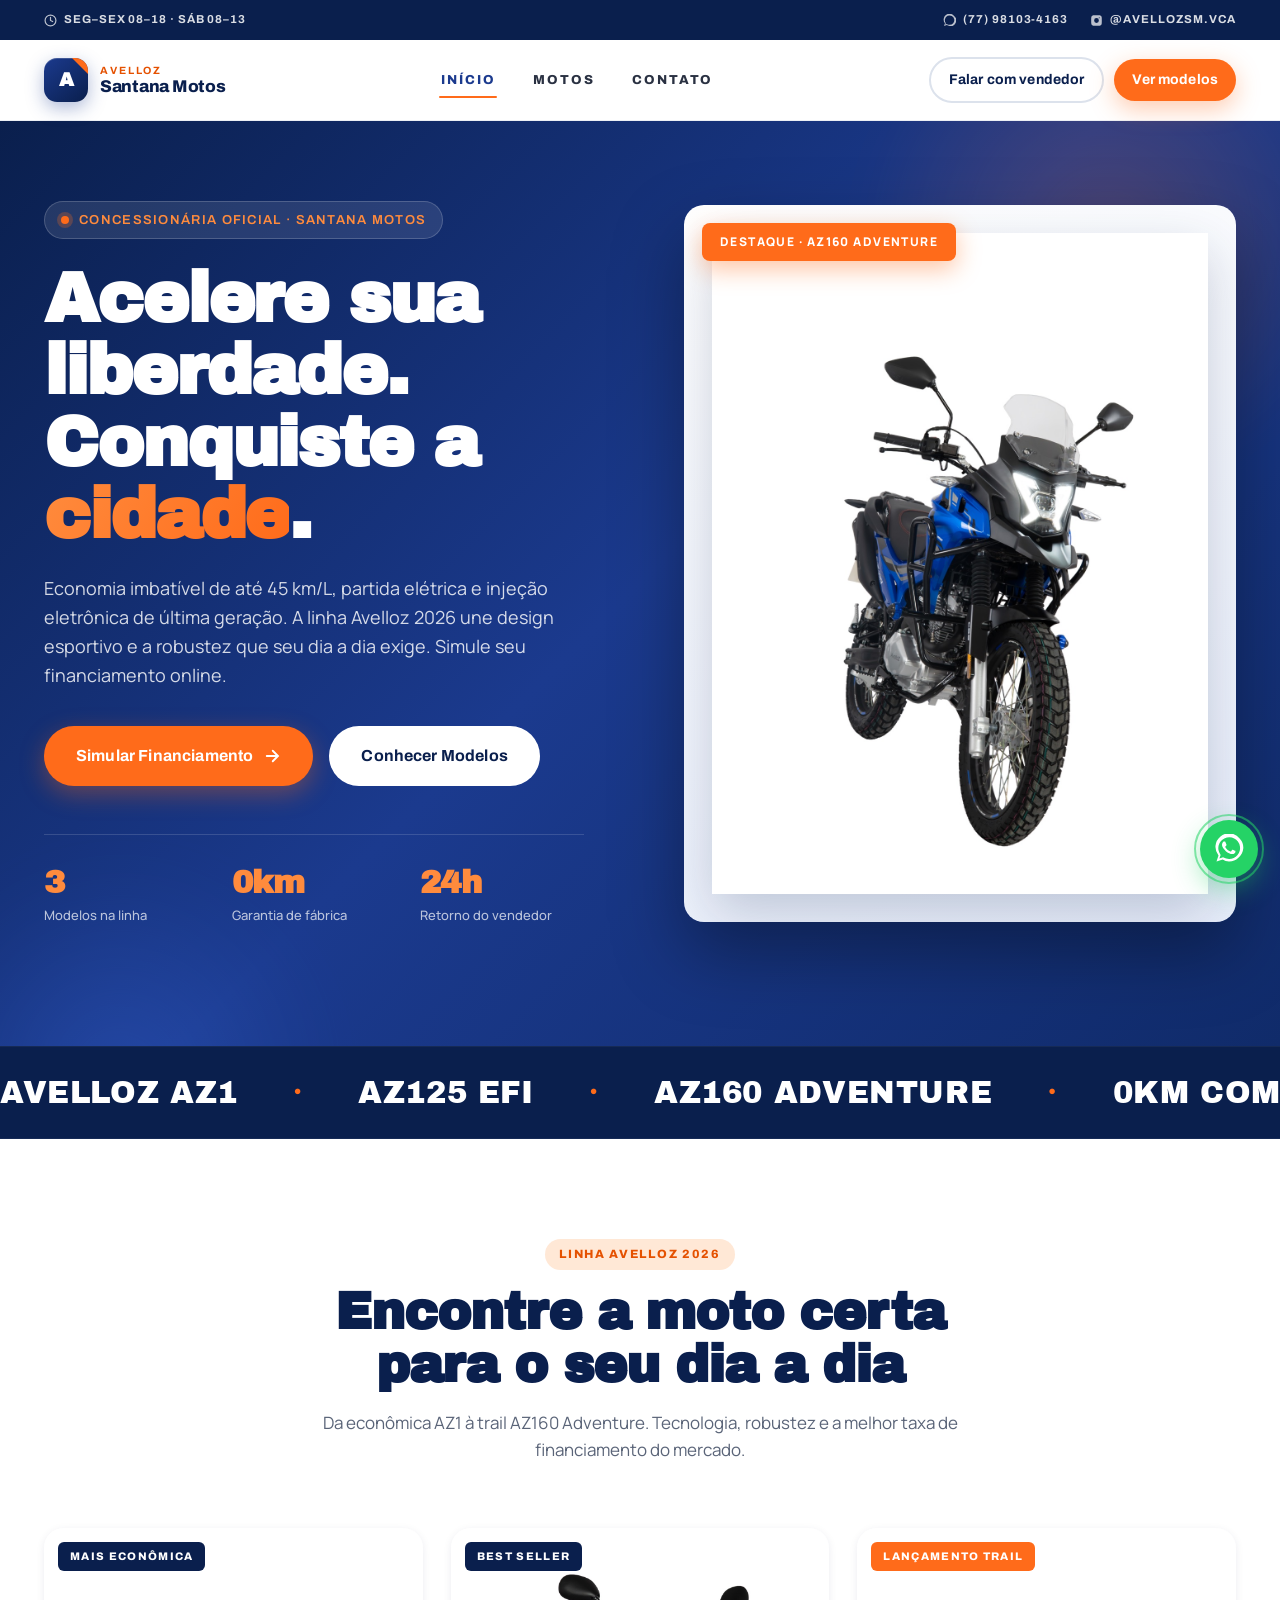
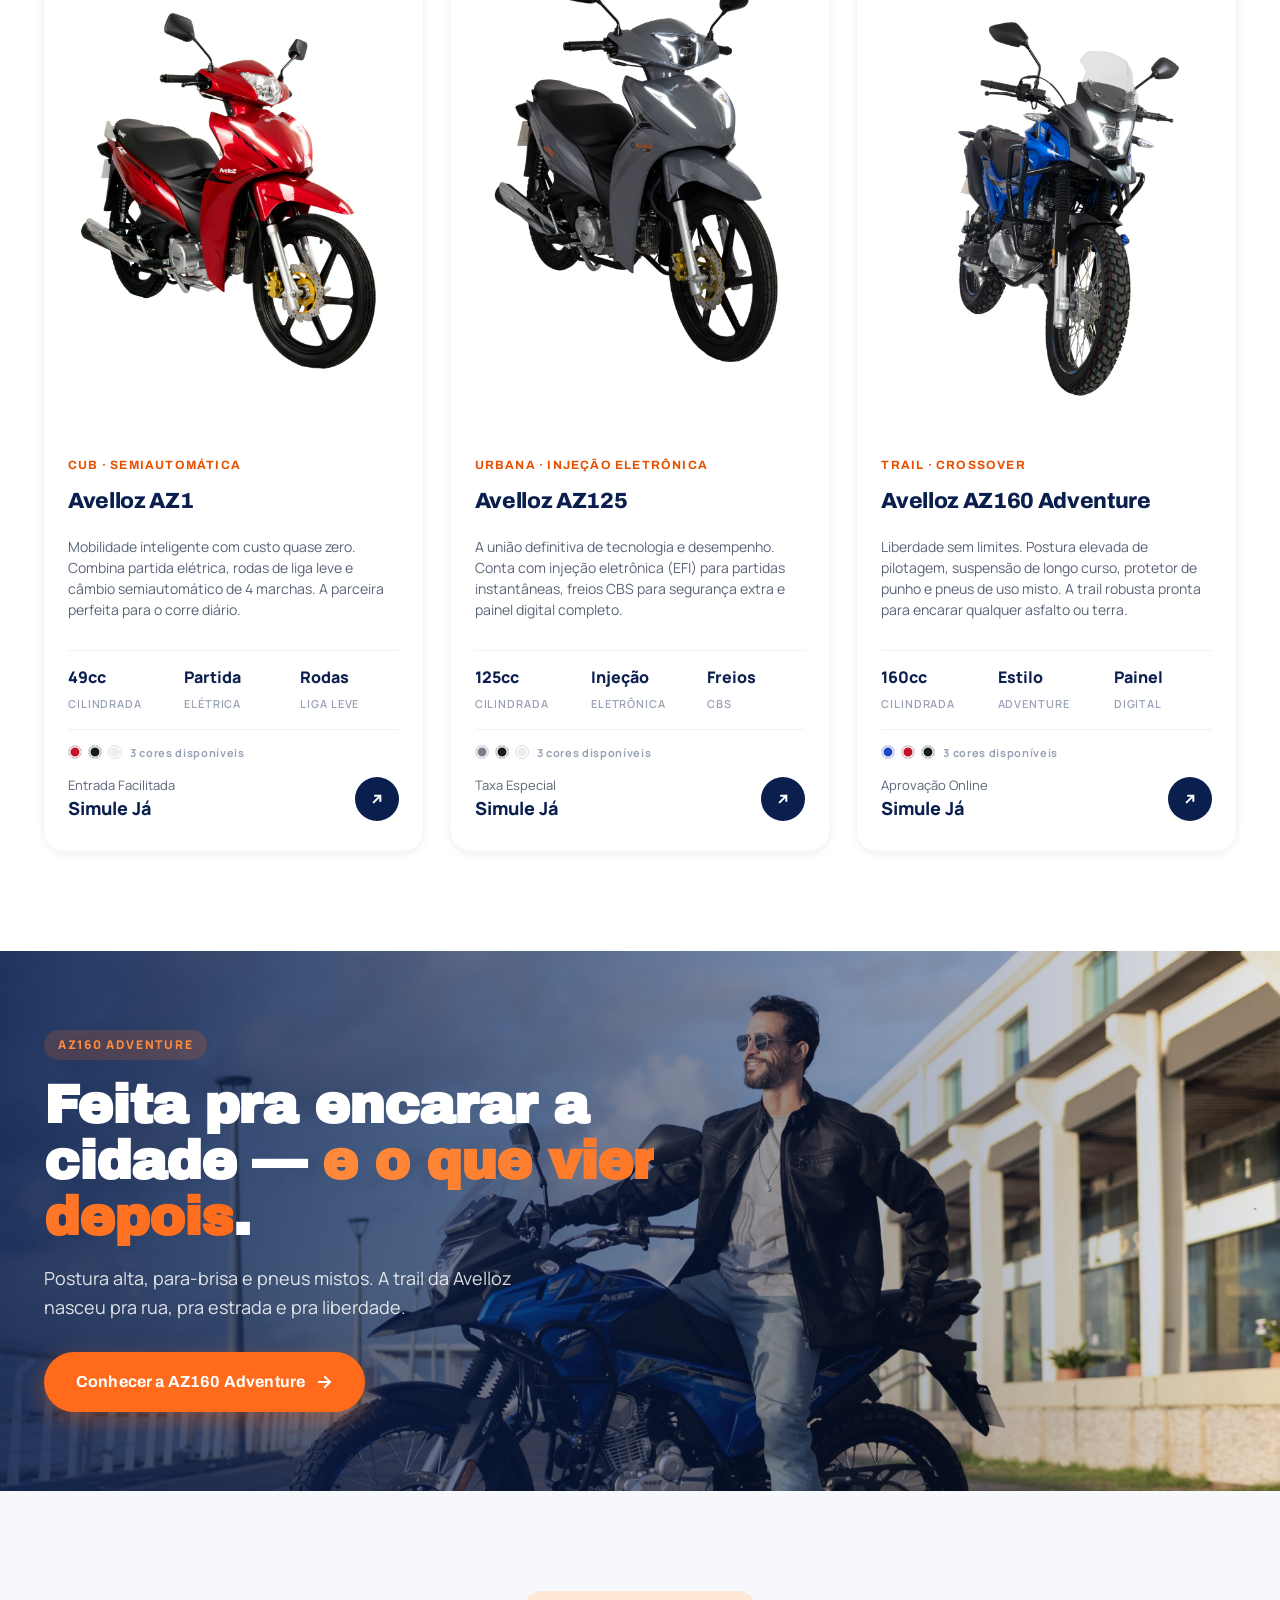
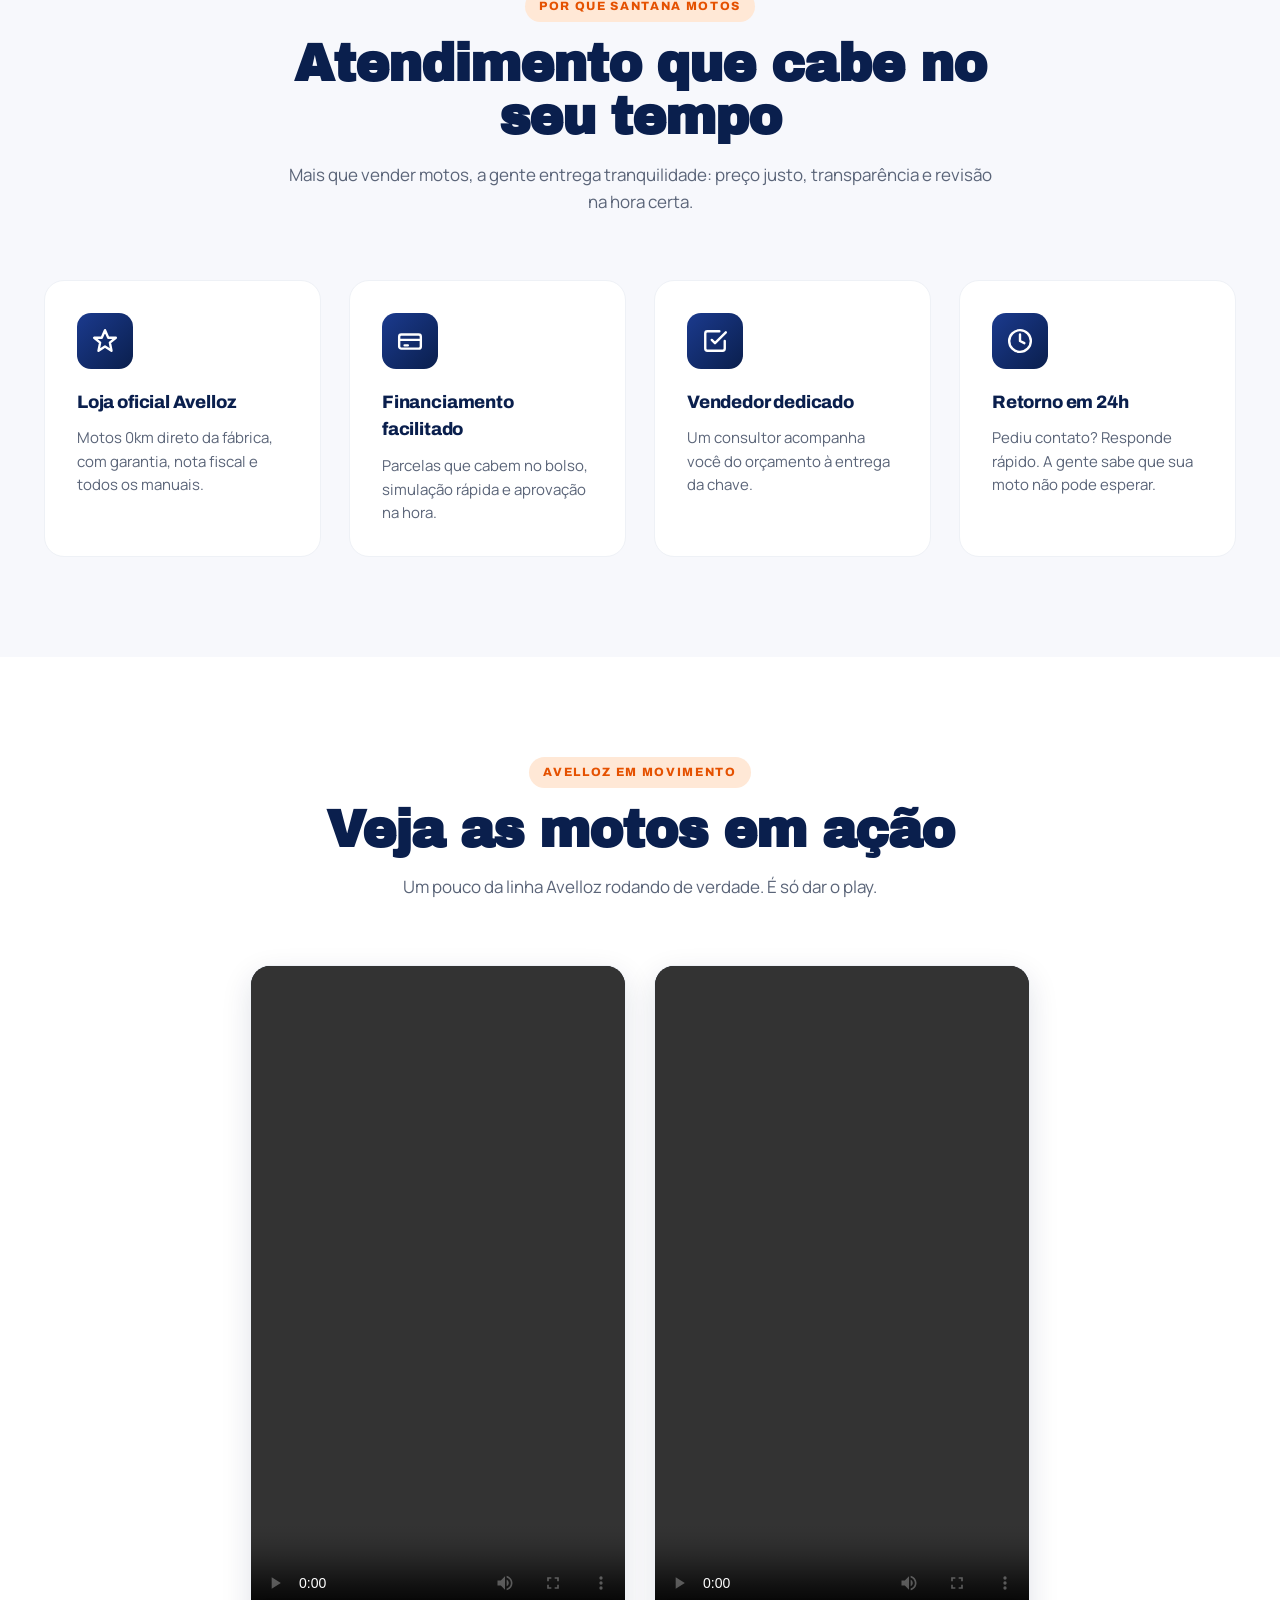
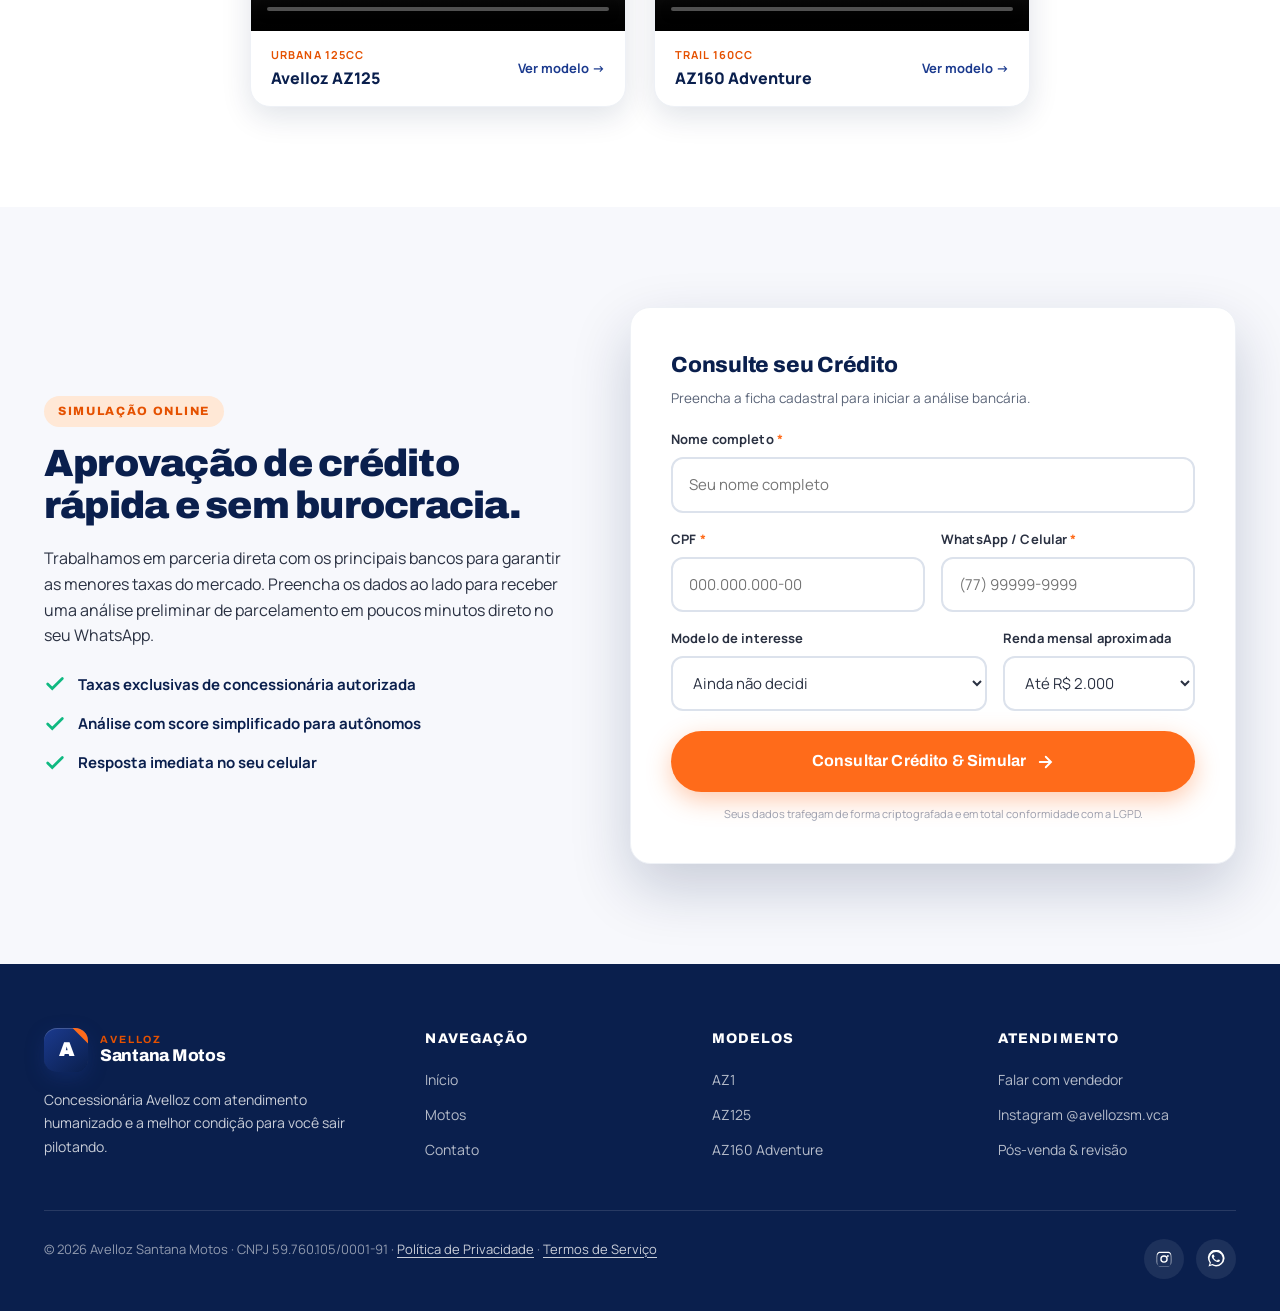
==== index.html @ b765892e "feat: site da concessionária avelloz com formulários de simulação de crédito e integração crm" ====
<!DOCTYPE html>
<html lang="pt-BR">
<head>
  <meta charset="UTF-8" />
  <meta name="viewport" content="width=device-width, initial-scale=1.0" />
  <title>Avelloz Santana Motos — Motos Avelloz com a melhor condição</title>
  <meta name="description" content="Concessionária Avelloz Santana Motos. Conheça os modelos AZ1, AZ125 e AZ160 Adventure. Atendimento direto com vendedor especializado." />
  <link rel="icon" type="image/svg+xml" href="img/favicon.svg" />
  <meta property="og:type" content="website" />
  <meta property="og:title" content="Avelloz Santana Motos — A sua próxima moto começa aqui" />
  <meta property="og:description" content="Linha Avelloz 0km: AZ1, AZ125 e AZ160 Adventure. Financiamento facilitado e vendedor especializado." />
  <meta property="og:image" content="img/motos/az160-azul.jpg" />
  <meta name="twitter:card" content="summary_large_image" />
  <script type="application/ld+json">
  {
    "@context": "https://schema.org",
    "@type": "MotorcycleDealer",
    "name": "Avelloz Santana Motos",
    "description": "Concessionária Avelloz com a linha AZ1, AZ125 e AZ160 Adventure. Atendimento direto com vendedor especializado.",
    "telephone": "+55-77-98103-4163",
    "email": "avellozsm.vca@gmail.com",
    "image": "img/banner-az160.jpg",
    "priceRange": "$$",
    "sameAs": ["https://www.instagram.com/avellozsm.vca"],
    "openingHoursSpecification": [
      { "@type": "OpeningHoursSpecification", "dayOfWeek": ["Monday","Tuesday","Wednesday","Thursday","Friday"], "opens": "08:00", "closes": "18:00" },
      { "@type": "OpeningHoursSpecification", "dayOfWeek": "Saturday", "opens": "08:00", "closes": "13:00" }
    ]
  }
  </script>
  <link rel="preconnect" href="https://fonts.googleapis.com">
  <link rel="preconnect" href="https://fonts.gstatic.com" crossorigin>
  <link href="https://fonts.googleapis.com/css2?family=Archivo:wght@600;700;800;900&family=Archivo+Black&family=Manrope:wght@400;500;600;700;800&display=swap" rel="stylesheet">
  <link rel="stylesheet" href="styles.css" />
</head>
<body>

  <!-- ============== Header ============== -->
  <header class="site-header">
    <div class="topbar">
      <div class="container">
        <div class="topbar-left">
          <span class="topbar-item">
            <svg width="13" height="13" viewBox="0 0 24 24" fill="none" stroke="currentColor" stroke-width="2.2" stroke-linecap="round"><circle cx="12" cy="12" r="10"/><path d="M12 6v6l4 2"/></svg>
            Seg–Sex 08–18 · Sáb 08–13
          </span>
        </div>
        <div class="topbar-right">
          <a href="https://wa.me/5577981034163" target="_blank" rel="noopener" class="topbar-item">
            <svg width="13" height="13" viewBox="0 0 24 24" fill="currentColor"><path d="M20.5 3.5A10.5 10.5 0 0 0 3.6 17.2L2 22l4.9-1.6A10.4 10.4 0 0 0 12 22a10.5 10.5 0 0 0 8.5-18.5zM12 20a8.7 8.7 0 0 1-4.4-1.2l-.3-.2-3 1 1-2.9-.2-.3a8.7 8.7 0 1 1 6.9 3.6z"/></svg>
            (77) 98103-4163
          </a>
          <a href="https://www.instagram.com/avellozsm.vca" target="_blank" rel="noopener" class="topbar-item">
            <svg width="13" height="13" viewBox="0 0 24 24" fill="currentColor"><path d="M12 2.2c3.2 0 3.6 0 4.8.1 1.2 0 1.8.2 2.2.4.6.2 1 .5 1.4.9.4.4.7.8.9 1.4.2.4.3 1 .4 2.2.1 1.2.1 1.6.1 4.8s0 3.6-.1 4.8c0 1.2-.2 1.8-.4 2.2-.2.6-.5 1-.9 1.4-.4.4-.8.7-1.4.9-.4.2-1 .3-2.2.4-1.2.1-1.6.1-4.8.1s-3.6 0-4.8-.1c-1.2 0-1.8-.2-2.2-.4-.6-.2-1-.5-1.4-.9-.4-.4-.7-.8-.9-1.4-.2-.4-.3-1-.4-2.2C2.2 15.6 2.2 15.2 2.2 12s0-3.6.1-4.8c0-1.2.2-1.8.4-2.2.2-.6.5-1 .9-1.4.4-.4.8-.7 1.4-.9.4-.2 1-.3 2.2-.4C8.4 2.2 8.8 2.2 12 2.2zm0 5.4a4.4 4.4 0 1 0 0 8.8 4.4 4.4 0 0 0 0-8.8zm5.1-1.6a1 1 0 1 0 0 2 1 1 0 0 0 0-2z"/></svg>
            @avellozsm.vca
          </a>
        </div>
      </div>
    </div>
    <div class="container nav">
      <a href="index.html" class="brand">
        <div class="brand-mark"><span>A</span></div>
        <div class="brand-name">
          <small>Avelloz</small>
          Santana Motos
        </div>
      </a>

      <nav class="nav-links" id="primary-nav">
        <a href="index.html" class="active">Início</a>
        <a href="motos.html">Motos</a>
        <a href="contato.html">Contato</a>
      </nav>

      <div class="nav-cta">
        <a href="contato.html" class="btn btn-ghost btn-sm">Falar com vendedor</a>
        <a href="motos.html" class="btn btn-primary btn-sm">Ver modelos</a>
        <button class="menu-toggle" aria-label="Abrir menu"><span></span></button>
      </div>
    </div>
  </header>

  <!-- ============== Hero ============== -->
  <section class="hero">
    <div class="container hero-grid">
      <div>
        <span class="hero-eyebrow">Concessionária Oficial · Santana Motos</span>
        <h1>Acelere sua liberdade. Conquiste a <span class="accent">cidade</span>.</h1>
        <p class="lead">
          Economia imbatível de até 45 km/L, partida elétrica e injeção eletrônica de última geração. 
          A linha Avelloz 2026 une design esportivo e a robustez que seu dia a dia exige. Simule seu financiamento online.
        </p>

        <div class="hero-actions">
          <a href="#simulador-section" class="btn btn-primary btn-lg">
            Simular Financiamento
            <svg width="18" height="18" viewBox="0 0 24 24" fill="none" stroke="currentColor" stroke-width="2.5" stroke-linecap="round"><path d="M5 12h14M13 5l7 7-7 7"/></svg>
          </a>
          <a href="#modelos" class="btn btn-white btn-lg">Conhecer Modelos</a>
        </div>

        <div class="hero-stats">
          <div class="stat"><strong>3</strong><span>Modelos na linha</span></div>
          <div class="stat"><strong>0km</strong><span>Garantia de fábrica</span></div>
          <div class="stat"><strong>24h</strong><span>Retorno do vendedor</span></div>
        </div>
      </div>

      <div class="hero-visual">
        <div class="showcase">
          <span class="badge">Destaque · AZ160 Adventure</span>
          <img src="img/motos/az160-azul.jpg" alt="Avelloz AZ160 Adventure azul" class="moto-img" />
        </div>
      </div>
    </div>
  </section>

  <!-- ============== Marquee strip ============== -->
  <section class="marquee" aria-hidden="true">
    <div class="marquee-track">
      <div class="marquee-row">
        <span>Avelloz AZ1</span><span class="sep">●</span>
        <span>AZ125 EFI</span><span class="sep">●</span>
        <span>AZ160 Adventure</span><span class="sep">●</span>
        <span>0KM com garantia</span><span class="sep">●</span>
        <span>Financiamento facilitado</span><span class="sep">●</span>
        <span>Test ride disponível</span><span class="sep">●</span>
      </div>
      <div class="marquee-row">
        <span>Avelloz AZ1</span><span class="sep">●</span>
        <span>AZ125 EFI</span><span class="sep">●</span>
        <span>AZ160 Adventure</span><span class="sep">●</span>
        <span>0KM com garantia</span><span class="sep">●</span>
        <span>Financiamento facilitado</span><span class="sep">●</span>
        <span>Test ride disponível</span><span class="sep">●</span>
      </div>
    </div>
  </section>

  <!-- ============== Modelos em destaque ============== -->
  <section class="section" id="modelos">
    <div class="container">
      <div class="section-header">
        <span class="section-eyebrow">Linha Avelloz 2026</span>
        <h2>Encontre a moto certa para o seu dia a dia</h2>
        <p>Da econômica AZ1 à trail AZ160 Adventure. Tecnologia, robustez e a melhor taxa de financiamento do mercado.</p>
      </div>

      <div class="moto-grid">

        <article class="moto-card">
          <div class="visual">
            <span class="tag">Mais Econômica</span>
            <img src="img/motos/az1-vermelha.jpg" alt="Avelloz AZ1 vermelha" loading="lazy" />
          </div>
          <div class="body">
            <span class="category">Cub · Semiautomática</span>
            <h3>Avelloz AZ1</h3>
            <p class="card-desc" style="color: var(--gray-600); font-size: 14px; line-height: 1.5; margin: 8px 0 16px;">
              Mobilidade inteligente com custo quase zero. Combina partida elétrica, rodas de liga leve e câmbio semiautomático de 4 marchas. A parceira perfeita para o corre diário.
            </p>
            <div class="specs-mini">
              <div><strong>49cc</strong><span>Cilindrada</span></div>
              <div><strong>Partida</strong><span>Elétrica</span></div>
              <div><strong>Rodas</strong><span>Liga Leve</span></div>
            </div>
            <div class="color-dots">
              <i style="--c:#C0142B"></i><i style="--c:#1A1A1A"></i><i style="--c:#ECECEC"></i>
              <small>3 cores disponíveis</small>
            </div>
            <div class="card-cta">
              <div class="price">Entrada Facilitada<strong>Simule Já</strong></div>
              <a href="contato.html?modelo=AZ1&tab=simulation" class="arrow" aria-label="Simular financiamento da AZ1">
                <svg width="16" height="16" viewBox="0 0 24 24" fill="none" stroke="currentColor" stroke-width="3" stroke-linecap="round"><path d="M7 17L17 7M9 7h8v8"/></svg>
              </a>
            </div>
          </div>
        </article>

        <article class="moto-card">
          <div class="visual">
            <span class="tag">Best Seller</span>
            <img src="img/motos/az125-cinza.jpg" alt="Avelloz AZ125 cinza" loading="lazy" />
          </div>
          <div class="body">
            <span class="category">Urbana · Injeção Eletrônica</span>
            <h3>Avelloz AZ125</h3>
            <p class="card-desc" style="color: var(--gray-600); font-size: 14px; line-height: 1.5; margin: 8px 0 16px;">
              A união definitiva de tecnologia e desempenho. Conta com injeção eletrônica (EFI) para partidas instantâneas, freios CBS para segurança extra e painel digital completo.
            </p>
            <div class="specs-mini">
              <div><strong>125cc</strong><span>Cilindrada</span></div>
              <div><strong>Injeção</strong><span>Eletrônica</span></div>
              <div><strong>Freios</strong><span>CBS</span></div>
            </div>
            <div class="color-dots">
              <i style="--c:#7A7E85"></i><i style="--c:#1A1A1A"></i><i style="--c:#ECECEC"></i>
              <small>3 cores disponíveis</small>
            </div>
            <div class="card-cta">
              <div class="price">Taxa Especial<strong>Simule Já</strong></div>
              <a href="contato.html?modelo=AZ125&tab=simulation" class="arrow" aria-label="Simular financiamento da AZ125">
                <svg width="16" height="16" viewBox="0 0 24 24" fill="none" stroke="currentColor" stroke-width="3" stroke-linecap="round"><path d="M7 17L17 7M9 7h8v8"/></svg>
              </a>
            </div>
          </div>
        </article>

        <article class="moto-card">
          <div class="visual">
            <span class="tag new">Lançamento Trail</span>
            <img src="img/motos/az160-azul.jpg" alt="Avelloz AZ160 Adventure azul" loading="lazy" />
          </div>
          <div class="body">
            <span class="category">Trail · Crossover</span>
            <h3>Avelloz AZ160 Adventure</h3>
            <p class="card-desc" style="color: var(--gray-600); font-size: 14px; line-height: 1.5; margin: 8px 0 16px;">
              Liberdade sem limites. Postura elevada de pilotagem, suspensão de longo curso, protetor de punho e pneus de uso misto. A trail robusta pronta para encarar qualquer asfalto ou terra.
            </p>
            <div class="specs-mini">
              <div><strong>160cc</strong><span>Cilindrada</span></div>
              <div><strong>Estilo</strong><span>Adventure</span></div>
              <div><strong>Painel</strong><span>Digital</span></div>
            </div>
            <div class="color-dots">
              <i style="--c:#1B49C4"></i><i style="--c:#C0142B"></i><i style="--c:#1A1A1A"></i>
              <small>3 cores disponíveis</small>
            </div>
            <div class="card-cta">
              <div class="price">Aprovação Online<strong>Simule Já</strong></div>
              <a href="contato.html?modelo=AZ160+Adventure&tab=simulation" class="arrow" aria-label="Simular financiamento da AZ160 Adventure">
                <svg width="16" height="16" viewBox="0 0 24 24" fill="none" stroke="currentColor" stroke-width="3" stroke-linecap="round"><path d="M7 17L17 7M9 7h8v8"/></svg>
              </a>
            </div>
          </div>
        </article>

      </div>
    </div>
  </section>

  <!-- ============== Banner lifestyle ============== -->
  <section class="lifestyle-banner">
    <div class="container">
      <span class="eyebrow">AZ160 Adventure</span>
      <h2>Feita pra encarar a cidade — <span class="accent">e o que vier depois</span>.</h2>
      <p>Postura alta, para-brisa e pneus mistos. A trail da Avelloz nasceu pra rua, pra estrada e pra liberdade.</p>
      <a href="motos.html#az160" class="btn btn-primary btn-lg">
        Conhecer a AZ160 Adventure
        <svg width="18" height="18" viewBox="0 0 24 24" fill="none" stroke="currentColor" stroke-width="2.5" stroke-linecap="round"><path d="M5 12h14M13 5l7 7-7 7"/></svg>
      </a>
    </div>
  </section>

  <!-- ============== Diferenciais ============== -->
  <section class="section section-light">
    <div class="container">
      <div class="section-header">
        <span class="section-eyebrow">Por que Santana Motos</span>
        <h2>Atendimento que cabe no seu tempo</h2>
        <p>Mais que vender motos, a gente entrega tranquilidade: preço justo, transparência e revisão na hora certa.</p>
      </div>

      <div class="feature-grid">
        <div class="feature">
          <div class="icon">
            <svg width="26" height="26" viewBox="0 0 24 24" fill="none" stroke="currentColor" stroke-width="2.2" stroke-linecap="round" stroke-linejoin="round"><path d="M12 2l3 7h7l-5.5 4.5L18 21l-6-4-6 4 1.5-7.5L2 9h7z"/></svg>
          </div>
          <h3>Loja oficial Avelloz</h3>
          <p>Motos 0km direto da fábrica, com garantia, nota fiscal e todos os manuais.</p>
        </div>

        <div class="feature">
          <div class="icon">
            <svg width="26" height="26" viewBox="0 0 24 24" fill="none" stroke="currentColor" stroke-width="2.2" stroke-linecap="round" stroke-linejoin="round"><rect x="2" y="6" width="20" height="13" rx="2"/><path d="M2 11h20M7 16h3"/></svg>
          </div>
          <h3>Financiamento facilitado</h3>
          <p>Parcelas que cabem no bolso, simulação rápida e aprovação na hora.</p>
        </div>

        <div class="feature">
          <div class="icon">
            <svg width="26" height="26" viewBox="0 0 24 24" fill="none" stroke="currentColor" stroke-width="2.2" stroke-linecap="round" stroke-linejoin="round"><path d="M9 11l3 3L22 4"/><path d="M21 12v7a2 2 0 0 1-2 2H5a2 2 0 0 1-2-2V5a2 2 0 0 1 2-2h11"/></svg>
          </div>
          <h3>Vendedor dedicado</h3>
          <p>Um consultor acompanha você do orçamento à entrega da chave.</p>
        </div>

        <div class="feature">
          <div class="icon">
            <svg width="26" height="26" viewBox="0 0 24 24" fill="none" stroke="currentColor" stroke-width="2.2" stroke-linecap="round" stroke-linejoin="round"><circle cx="12" cy="12" r="10"/><path d="M12 6v6l4 2"/></svg>
          </div>
          <h3>Retorno em 24h</h3>
          <p>Pediu contato? Responde rápido. A gente sabe que sua moto não pode esperar.</p>
        </div>
      </div>
    </div>
  </section>

  <!-- ============== Avelloz em movimento (reels) ============== -->
  <section class="section">
    <div class="container">
      <div class="section-header">
        <span class="section-eyebrow">Avelloz em movimento</span>
        <h2>Veja as motos em ação</h2>
        <p>Um pouco da linha Avelloz rodando de verdade. É só dar o play.</p>
      </div>
      <div class="reels-grid">
        <div class="reel-card">
          <video src="videos/az125.mp4#t=0.1" controls preload="metadata" playsinline></video>
          <div class="reel-info">
            <div class="reel-meta"><small>Urbana 125cc</small><strong>Avelloz AZ125</strong></div>
            <a href="motos.html#az125">Ver modelo →</a>
          </div>
        </div>
        <div class="reel-card">
          <video src="videos/az160.mp4#t=0.1" controls preload="metadata" playsinline></video>
          <div class="reel-info">
            <div class="reel-meta"><small>Trail 160cc</small><strong>AZ160 Adventure</strong></div>
            <a href="motos.html#az160">Ver modelo →</a>
          </div>
        </div>
      </div>
    </div>
  </section>

  <!-- ============== Simulador de Crédito Express (Lead Capture) ============== -->
  <section class="section section-light" id="simulador-section">
    <div class="container">
      <div class="credit-split">
        
        <div class="credit-copy">
          <span class="section-eyebrow">Simulação Online</span>
          <h2 style="font-size: 38px; font-weight: 900; line-height: 1.1; color: var(--blue-900); margin-bottom: 20px;">
            Aprovação de crédito rápida e sem burocracia.
          </h2>
          <p style="color: var(--gray-700); font-size: 16px; line-height: 1.6; margin-bottom: 24px;">
            Trabalhamos em parceria direta com os principais bancos para garantir as menores taxas do mercado. 
            Preencha os dados ao lado para receber uma análise preliminar de parcelamento em poucos minutos direto no seu WhatsApp.
          </p>
          
          <ul class="benefit-list" style="list-style: none; padding: 0; margin: 0; display: flex; flex-direction: column; gap: 16px;">
            <li style="display: flex; align-items: center; gap: 12px; font-size: 15px; font-weight: 700; color: var(--blue-900);">
              <svg width="22" height="22" viewBox="0 0 24 24" fill="none" stroke="#10B981" stroke-width="3" stroke-linecap="round"><path d="M20 6L9 17l-5-5"/></svg>
              Taxas exclusivas de concessionária autorizada
            </li>
            <li style="display: flex; align-items: center; gap: 12px; font-size: 15px; font-weight: 700; color: var(--blue-900);">
              <svg width="22" height="22" viewBox="0 0 24 24" fill="none" stroke="#10B981" stroke-width="3" stroke-linecap="round"><path d="M20 6L9 17l-5-5"/></svg>
              Análise com score simplificado para autônomos
            </li>
            <li style="display: flex; align-items: center; gap: 12px; font-size: 15px; font-weight: 700; color: var(--blue-900);">
              <svg width="22" height="22" viewBox="0 0 24 24" fill="none" stroke="#10B981" stroke-width="3" stroke-linecap="round"><path d="M20 6L9 17l-5-5"/></svg>
              Resposta imediata no seu celular
            </li>
          </ul>
        </div>

        <div>
          <div class="form-card" id="lead-form-card" style="box-shadow: var(--shadow-lg);">
            <h3 style="font-size: 22px; font-weight: 800; color: var(--blue-900); margin-bottom: 6px; letter-spacing: -0.01em;">Consulte seu Crédito</h3>
            <p class="form-sub" style="margin-bottom: 20px; font-size: 13.5px; color: var(--gray-600);">Preencha a ficha cadastral para iniciar a análise bancária.</p>

            <div class="success-msg" id="form-success"></div>

            <form id="lead-form" autocomplete="on" novalidate>
              <input type="hidden" name="form_type" value="simulation" />

              <div class="form-row">
                <div class="field full">
                  <label for="nome">Nome completo <span class="req">*</span></label>
                  <input type="text" id="nome" name="nome" placeholder="Seu nome completo" required />
                </div>
              </div>

              <div class="form-row">
                <div class="field">
                  <label for="cpf">CPF <span class="req">*</span></label>
                  <input type="text" id="cpf" name="cpf" placeholder="000.000.000-00" inputmode="numeric" required />
                </div>
                <div class="field">
                  <label for="telefone">WhatsApp / Celular <span class="req">*</span></label>
                  <input type="tel" id="telefone" name="telefone" placeholder="(77) 99999-9999" inputmode="tel" required />
                </div>
              </div>

              <div class="form-row">
                <div class="field">
                  <label for="modelo">Modelo de interesse</label>
                  <select id="modelo" name="modelo">
                    <option value="">Ainda não decidi</option>
                    <option value="AZ1">Avelloz AZ1 (Cub 49cc)</option>
                    <option value="AZ125">Avelloz AZ125 (Urbana 125cc EFI)</option>
                    <option value="AZ160 Adventure">Avelloz AZ160 Adventure (Trail 160cc)</option>
                  </select>
                </div>
                <div class="field">
                  <label for="renda">Renda mensal aproximada</label>
                  <select id="renda" name="renda">
                    <option value="Até R$ 2.000">Até R$ 2.000</option>
                    <option value="R$ 2.000 a R$ 4.000">R$ 2.000 a R$ 4.000</option>
                    <option value="R$ 4.000 a R$ 7.000">R$ 4.000 a R$ 7.000</option>
                    <option value="Acima de R$ 7.000">Acima de R$ 7.000</option>
                  </select>
                </div>
              </div>

              <div class="form-actions" style="margin-top: 20px;">
                <button type="submit" class="btn btn-primary btn-lg">
                  <span class="btn-text">Consultar Crédito & Simular</span>
                  <svg width="18" height="18" viewBox="0 0 24 24" fill="none" stroke="currentColor" stroke-width="2.5" stroke-linecap="round"><path d="M5 12h14M13 5l7 7-7 7"/></svg>
                </button>
              </div>

              <p class="privacy" style="font-size: 11px; margin-top: 14px; color: var(--gray-400); text-align: center; line-height: 1.5;">
                Seus dados trafegam de forma criptografada e em total conformidade com a LGPD.
              </p>
            </form>
          </div>
        </div>

      </div>
    </div>
  </section>

  <!-- ============== Footer ============== -->
  <footer class="site-footer">
    <div class="container">
      <div class="footer-grid">
        <div>
          <a href="index.html" class="brand">
            <div class="brand-mark"><span>A</span></div>
            <div class="brand-name">
              <small>Avelloz</small>
              Santana Motos
            </div>
          </a>
          <p class="about">Concessionária Avelloz com atendimento humanizado e a melhor condição para você sair pilotando.</p>
        </div>

        <div class="footer-col">
          <h4>Navegação</h4>
          <ul>
            <li><a href="index.html">Início</a></li>
            <li><a href="motos.html">Motos</a></li>
            <li><a href="contato.html">Contato</a></li>
          </ul>
        </div>

        <div class="footer-col">
          <h4>Modelos</h4>
          <ul>
            <li><a href="motos.html#az1">AZ1</a></li>
            <li><a href="motos.html#az125">AZ125</a></li>
            <li><a href="motos.html#az160">AZ160 Adventure</a></li>
          </ul>
        </div>

        <div class="footer-col">
          <h4>Atendimento</h4>
          <ul>
            <li><a href="contato.html">Falar com vendedor</a></li>
            <li><a href="https://www.instagram.com/avellozsm.vca" target="_blank" rel="noopener">Instagram @avellozsm.vca</a></li>
            <li><a href="contato.html">Pós-venda &amp; revisão</a></li>
          </ul>
        </div>
      </div>

      <div class="footer-bottom">
        <span>© <span data-year>2026</span> Avelloz Santana Motos · CNPJ 59.760.105/0001-91 · <a href="politica-de-privacidade.html">Política de Privacidade</a> · <a href="termos-de-servico.html">Termos de Serviço</a></span>
        <div class="social-row">
          <a href="https://www.instagram.com/avellozsm.vca" target="_blank" rel="noopener" aria-label="Instagram">
            <svg viewBox="0 0 24 24"><path d="M12 2.2c3.2 0 3.6 0 4.8.1 1.2 0 1.8.2 2.2.4.6.2 1 .5 1.4.9.4.4.7.8.9 1.4.2.4.3 1 .4 2.2.1 1.2.1 1.6.1 4.8s0 3.6-.1 4.8c0 1.2-.2 1.8-.4 2.2-.2.6-.5 1-.9 1.4-.4.4-.8.7-1.4.9-.4.2-1 .3-2.2.4-1.2.1-1.6.1-4.8.1s-3.6 0-4.8-.1c-1.2 0-1.8-.2-2.2-.4-.6-.2-1-.5-1.4-.9-.4-.4-.7-.8-.9-1.4-.2-.4-.3-1-.4-2.2C2.2 15.6 2.2 15.2 2.2 12s0-3.6.1-4.8c0-1.2.2-1.8.4-2.2.2-.6.5-1 .9-1.4.4-.4.8-.7 1.4-.9.4-.2 1-.3 2.2-.4C8.4 2.2 8.8 2.2 12 2.2zm0 1.8c-3.1 0-3.5 0-4.7.1-1.1 0-1.6.2-2 .3-.5.2-.8.4-1.2.8s-.6.7-.8 1.2c-.1.4-.3.9-.3 2-.1 1.2-.1 1.5-.1 4.6s0 3.5.1 4.7c0 1.1.2 1.6.3 2 .2.5.4.8.8 1.2s.7.6 1.2.8c.4.1.9.3 2 .3 1.2.1 1.5.1 4.7.1s3.5 0 4.7-.1c1.1 0 1.6-.2 2-.3.5-.2.8-.4 1.2-.8s.6-.7.8-1.2c.1-.4.3-.9.3-2 .1-1.2.1-1.5.1-4.7s0-3.5-.1-4.7c0-1.1-.2-1.6-.3-2-.2-.5-.4-.8-.8-1.2s-.7-.6-1.2-.8c-.4-.1-.9-.3-2-.3-1.2-.1-1.6-.1-4.7-.1zm0 3.1a5 5 0 1 1 0 10 5 5 0 0 1 0-10zm0 1.8a3.2 3.2 0 1 0 0 6.4 3.2 3.2 0 0 0 0-6.4zm5.2-2.1a1.2 1.2 0 1 1 0 2.4 1.2 1.2 0 0 1 0-2.4z"/></svg>
          </a>
          <a href="https://wa.me/5577981034163" target="_blank" rel="noopener" aria-label="WhatsApp">
            <svg viewBox="0 0 24 24"><path d="M20.5 3.5A10.5 10.5 0 0 0 3.6 17.2L2 22l4.9-1.6A10.4 10.4 0 0 0 12 22h.1a10.5 10.5 0 0 0 7.4-3 10.5 10.5 0 0 0 1-15.5zM12 20a8.7 8.7 0 0 1-4.4-1.2l-.3-.2-3 1 1-2.9-.2-.3a8.7 8.7 0 1 1 6.9 3.6zm5-6.5c-.3-.1-1.6-.8-1.9-.9-.3-.1-.4-.1-.6.2-.2.3-.7.9-.8 1.1-.2.2-.3.2-.6.1-1.7-.9-2.9-1.5-4-3.5-.3-.5.3-.5.9-1.5.1-.2 0-.4 0-.5l-.9-2.1c-.2-.5-.4-.4-.6-.4h-.5c-.2 0-.5.1-.7.3-.2.3-.9.9-.9 2.2 0 1.3.9 2.6 1.1 2.8.1.2 1.9 2.9 4.6 4.1 1.7.7 2.3.7 3.1.6.5-.1 1.6-.7 1.8-1.3.2-.6.2-1.2.2-1.3-.1-.1-.2-.2-.5-.3z"/></svg>
          </a>
        </div>
      </div>
    </div>
  </footer>

  <script src="script.js"></script>
  <script src="crm-integration.js"></script>
</body>
</html>
---- styles.css ----
/* =========================================================
   Avelloz Santana Motos — Design System
   Paleta: Azul + Laranja + Branco
   Inspiração: Honda CB 650R (estrutura visual)
   ========================================================= */

:root {
  /* Marca */
  --blue-900: #0A1F4D;
  --blue-800: #102B6A;
  --blue-700: #1B3A8E;
  --blue-600: #2A4FB8;
  --blue-500: #3B6BE0;
  --blue-100: #E6ECFA;

  --orange-600: #E55100;
  --orange-500: #FF6B1A;
  --orange-400: #FF8B3D;
  --orange-100: #FFE8D6;

  --white: #FFFFFF;
  --gray-50: #F7F8FC;
  --gray-100: #EEF1F6;
  --gray-200: #DCE2EC;
  --gray-400: #98A1B3;
  --gray-600: #5A6478;
  --gray-800: #2A3142;
  --black: #0B0F1A;

  /* Tipografia — squared & striking */
  --font-body: 'Manrope', 'Inter', system-ui, -apple-system, BlinkMacSystemFont, 'Segoe UI', sans-serif;
  --font-heading: 'Archivo', 'Manrope', system-ui, sans-serif;
  --font-display: 'Archivo Black', 'Archivo', 'Manrope', sans-serif;

  /* Espaçamento */
  --container: 1240px;
  --radius-sm: 6px;
  --radius-md: 12px;
  --radius-lg: 20px;
  --radius-pill: 999px;

  /* Sombras */
  --shadow-sm: 0 2px 8px rgba(10, 31, 77, 0.08);
  --shadow-md: 0 10px 30px rgba(10, 31, 77, 0.12);
  --shadow-lg: 0 24px 60px rgba(10, 31, 77, 0.20);

  /* Transição */
  --ease: cubic-bezier(0.22, 1, 0.36, 1);
}

/* =========== Reset =========== */
*, *::before, *::after { box-sizing: border-box; margin: 0; padding: 0; }
html { scroll-behavior: smooth; -webkit-text-size-adjust: 100%; }
body {
  font-family: var(--font-body);
  color: var(--gray-800);
  background: var(--white);
  line-height: 1.55;
  -webkit-font-smoothing: antialiased;
  text-rendering: optimizeLegibility;
}

/* Squared & striking headings */
h1, h2, h3, h4, h5, h6,
.brand-name, .nav-links a, .btn,
.section-eyebrow, .hero-eyebrow,
.moto-card .category, .moto-card h3,
.feature h3, .model-strip .cat, .model-strip h3,
.contact-info h2, .form-card h3,
.tag, .ribbon, .filter-chip {
  font-family: var(--font-heading);
  letter-spacing: -0.015em;
}
.hero h1, .page-hero h1, .cta-banner h3,
.lifestyle-banner h2, .section-header h2,
.hero-stats .stat strong {
  font-family: var(--font-display);
  letter-spacing: -0.028em;
}
img { display: block; max-width: 100%; height: auto; }
a { color: inherit; text-decoration: none; }
button { font: inherit; cursor: pointer; border: none; background: none; }
input, select, textarea { font: inherit; }

/* =========== Layout =========== */
.container {
  width: 100%;
  max-width: var(--container);
  margin: 0 auto;
  padding: 0 24px;
}

/* =========== Header / Nav =========== */
.site-header {
  position: sticky;
  top: 0;
  z-index: 50;
  background: rgba(255, 255, 255, 0.82);
  backdrop-filter: saturate(180%) blur(18px);
  -webkit-backdrop-filter: saturate(180%) blur(18px);
  border-bottom: 1px solid rgba(220, 226, 236, 0.55);
  transition: background 0.3s var(--ease), box-shadow 0.3s var(--ease),
    border-color 0.3s var(--ease);
}
.site-header.scrolled {
  background: rgba(255, 255, 255, 0.96);
  box-shadow: 0 8px 30px rgba(10, 31, 77, 0.07);
  border-bottom-color: transparent;
}
.nav {
  display: flex;
  align-items: center;
  justify-content: space-between;
  height: 80px;
  transition: height 0.3s var(--ease);
}
.site-header.scrolled .nav { height: 66px; }
.brand {
  display: flex;
  align-items: center;
  gap: 12px;
  font-weight: 800;
  letter-spacing: -0.01em;
  color: var(--blue-900);
}
.brand-mark {
  width: 44px; height: 44px;
  border-radius: 13px;
  display: grid; place-items: center;
  background: linear-gradient(140deg, var(--blue-700) 0%, var(--blue-900) 100%);
  color: var(--white);
  font-weight: 900;
  font-size: 19px;
  letter-spacing: -0.02em;
  box-shadow: 0 6px 18px rgba(27, 58, 142, 0.35), inset 0 1px 0 rgba(255, 255, 255, 0.18);
  position: relative;
  overflow: hidden;
  transition: transform 0.25s var(--ease), box-shadow 0.25s var(--ease);
}
.brand:hover .brand-mark {
  transform: translateY(-1px);
  box-shadow: 0 10px 24px rgba(27, 58, 142, 0.42), inset 0 1px 0 rgba(255, 255, 255, 0.22);
}
.brand-mark::after {
  content: '';
  position: absolute;
  top: 0; right: 0;
  width: 16px; height: 16px;
  background: var(--orange-500);
  clip-path: polygon(0 0, 100% 0, 100% 100%);
}
.brand-mark span { position: relative; z-index: 1; }
.brand-name { font-size: 17px; line-height: 1.05; font-weight: 800; }
.brand-name small {
  display: block;
  font-size: 10.5px;
  font-weight: 700;
  color: var(--orange-600);
  letter-spacing: 0.18em;
  text-transform: uppercase;
  margin-bottom: 2px;
}

.nav-links {
  display: flex;
  align-items: center;
  gap: 34px;
}
.nav-links a {
  font-weight: 800;
  font-size: 13px;
  text-transform: uppercase;
  letter-spacing: 0.14em;
  color: var(--gray-800);
  position: relative;
  padding: 10px 2px;
  transition: color 0.2s var(--ease);
}
.nav-links a::after {
  content: '';
  position: absolute;
  left: 0; right: 0;
  bottom: 2px;
  height: 2px;
  background: var(--orange-500);
  border-radius: 999px;
  transform: scaleX(0);
  transform-origin: left center;
  transition: transform 0.3s var(--ease);
}
.nav-links a:hover { color: var(--blue-700); }
.nav-links a:hover::after { transform: scaleX(0.55); }
.nav-links a.active { color: var(--blue-700); }
.nav-links a.active::after { transform: scaleX(1); }
.nav-cta { display: flex; gap: 10px; align-items: center; }

.menu-toggle {
  display: none;
  width: 44px; height: 44px;
  border-radius: 12px;
  background: var(--gray-100);
  align-items: center; justify-content: center;
  transition: background 0.2s var(--ease);
}
.menu-toggle:hover { background: var(--blue-100); }
.menu-toggle span {
  width: 20px; height: 2px; background: var(--blue-900); position: relative;
  border-radius: 2px;
  transition: background 0.18s var(--ease);
}
.menu-toggle span::before,
.menu-toggle span::after {
  content: ''; position: absolute; left: 0; right: 0; height: 2px; background: var(--blue-900);
  border-radius: 2px;
  transition: transform 0.24s var(--ease), top 0.24s var(--ease);
}
.menu-toggle span::before { top: -6px; }
.menu-toggle span::after { top: 6px; }
.nav-links.open ~ .nav-cta .menu-toggle span { background: transparent; }
.nav-links.open ~ .nav-cta .menu-toggle span::before { top: 0; transform: rotate(45deg); }
.nav-links.open ~ .nav-cta .menu-toggle span::after { top: 0; transform: rotate(-45deg); }

/* =========== Buttons =========== */
.btn {
  display: inline-flex;
  align-items: center;
  justify-content: center;
  gap: 10px;
  padding: 14px 24px;
  border-radius: var(--radius-pill);
  font-weight: 700;
  font-size: 15px;
  letter-spacing: 0.01em;
  transition: transform 0.2s var(--ease), box-shadow 0.2s var(--ease), background 0.2s var(--ease);
  white-space: nowrap;
}
.btn:hover { transform: translateY(-2px); }
.btn-primary {
  background: var(--orange-500);
  color: var(--white);
  box-shadow: 0 8px 24px rgba(255, 107, 26, 0.35);
}
.btn-primary:hover { background: var(--orange-600); box-shadow: 0 12px 32px rgba(255, 107, 26, 0.45); }
.btn-secondary {
  background: var(--blue-700);
  color: var(--white);
}
.btn-secondary:hover { background: var(--blue-800); }
.btn-ghost {
  background: transparent;
  color: var(--blue-900);
  border: 2px solid var(--gray-200);
}
.btn-ghost:hover { border-color: var(--blue-700); color: var(--blue-700); }
.btn-white {
  background: var(--white);
  color: var(--blue-900);
}
.btn-white:hover { background: var(--gray-50); }
.btn-sm { padding: 10px 18px; font-size: 14px; }
.btn-lg { padding: 18px 32px; font-size: 16px; }

/* =========== Hero =========== */
.hero {
  position: relative;
  background: linear-gradient(135deg, var(--blue-900) 0%, var(--blue-700) 50%, var(--blue-800) 100%);
  color: var(--white);
  overflow: hidden;
  padding: 80px 0 120px;
}
.hero::before {
  content: '';
  position: absolute;
  top: -20%; right: -10%;
  width: 600px; height: 600px;
  background: radial-gradient(circle, var(--orange-500) 0%, transparent 60%);
  opacity: 0.22;
  filter: blur(20px);
  pointer-events: none;
}
.hero::after {
  content: '';
  position: absolute;
  bottom: -30%; left: -10%;
  width: 500px; height: 500px;
  background: radial-gradient(circle, var(--blue-500) 0%, transparent 60%);
  opacity: 0.30;
  filter: blur(40px);
  pointer-events: none;
}
.hero .container { position: relative; z-index: 2; }

.hero-grid {
  display: grid;
  grid-template-columns: 1.05fr 1fr;
  gap: 60px;
  align-items: center;
}
.hero-eyebrow {
  display: inline-flex;
  align-items: center;
  gap: 10px;
  padding: 8px 16px;
  background: rgba(255, 255, 255, 0.10);
  border: 1px solid rgba(255, 255, 255, 0.18);
  border-radius: 999px;
  font-size: 13px;
  font-weight: 600;
  letter-spacing: 0.1em;
  text-transform: uppercase;
  color: var(--orange-400);
  margin-bottom: 24px;
}
.hero-eyebrow::before {
  content: '';
  width: 8px; height: 8px;
  border-radius: 50%;
  background: var(--orange-500);
  box-shadow: 0 0 0 4px rgba(255, 107, 26, 0.25);
}
.hero h1 {
  font-size: clamp(40px, 5.5vw, 72px);
  font-weight: 900;
  line-height: 1.02;
  letter-spacing: -0.03em;
  margin-bottom: 24px;
}
.hero h1 .accent {
  background: linear-gradient(120deg, var(--orange-400), var(--orange-500));
  -webkit-background-clip: text;
  background-clip: text;
  color: transparent;
}
.hero p.lead {
  font-size: 18px;
  line-height: 1.6;
  color: rgba(255, 255, 255, 0.82);
  max-width: 540px;
  margin-bottom: 36px;
}
.hero-actions {
  display: flex;
  gap: 16px;
  flex-wrap: wrap;
  margin-bottom: 48px;
}
.hero-stats {
  display: grid;
  grid-template-columns: repeat(3, 1fr);
  gap: 24px;
  padding-top: 32px;
  border-top: 1px solid rgba(255, 255, 255, 0.14);
  max-width: 540px;
}
.hero-stats .stat strong {
  display: block;
  font-size: 32px;
  font-weight: 900;
  color: var(--orange-400);
  line-height: 1;
  letter-spacing: -0.02em;
}
.hero-stats .stat span {
  display: block;
  margin-top: 6px;
  font-size: 13px;
  color: rgba(255, 255, 255, 0.7);
  font-weight: 500;
}

.hero-visual {
  position: relative;
  display: grid;
  place-items: center;
}
.hero-visual .showcase {
  position: relative;
  width: 100%;
  background: linear-gradient(160deg, #FFFFFF 0%, #E7EDFA 100%);
  border-radius: var(--radius-lg);
  padding: 28px;
  box-shadow: 0 30px 70px rgba(0, 0, 0, 0.35);
  display: grid;
  place-items: center;
  overflow: hidden;
}
.hero-visual .showcase::after {
  content: '';
  position: absolute;
  bottom: 8%;
  left: 50%;
  transform: translateX(-50%);
  width: 70%; height: 24px;
  background: radial-gradient(ellipse, rgba(10, 31, 77, 0.22) 0%, transparent 70%);
  filter: blur(8px);
}
.hero-visual .badge {
  position: absolute;
  top: 18px; left: 18px;
  background: var(--orange-500);
  color: var(--white);
  padding: 10px 18px;
  border-radius: 8px;
  font-size: 12px;
  font-weight: 800;
  letter-spacing: 0.12em;
  text-transform: uppercase;
  box-shadow: 0 8px 24px rgba(255, 107, 26, 0.4);
  z-index: 3;
}
.hero-visual .moto-img {
  width: 100%;
  height: auto;
  object-fit: contain;
  position: relative;
  z-index: 2;
  filter: drop-shadow(0 18px 26px rgba(10, 31, 77, 0.20));
}

/* =========== Color picker (model strips) =========== */
.color-picker {
  display: flex;
  align-items: center;
  gap: 14px;
  margin-bottom: 24px;
  flex-wrap: wrap;
}
.color-picker .color-label {
  font-size: 12px;
  font-weight: 800;
  letter-spacing: 0.12em;
  text-transform: uppercase;
  color: var(--gray-400);
}
.color-picker .selected-cor {
  font-size: 13px;
  font-weight: 700;
  color: var(--blue-900);
}
.swatches { display: flex; gap: 10px; }
.swatch {
  width: 30px; height: 30px;
  border-radius: 50%;
  background: var(--c, #ccc);
  border: 2px solid var(--gray-200);
  box-shadow: inset 0 0 0 2px #fff;
  cursor: pointer;
  transition: transform 0.18s var(--ease), border-color 0.18s var(--ease);
}
.swatch:hover { transform: scale(1.12); }
.swatch.active {
  border-color: var(--blue-700);
  transform: scale(1.12);
}

/* =========== Galeria de ângulos =========== */
.model-strip .gallery { display: flex; flex-direction: column; }
.gallery-thumbs {
  display: grid;
  grid-template-columns: repeat(4, 1fr);
  gap: 10px;
  margin-top: 12px;
}
.thumb {
  border: 2px solid var(--gray-200);
  border-radius: var(--radius-md);
  background: linear-gradient(160deg, #FFFFFF 0%, #EDF1FA 100%);
  aspect-ratio: 1 / 1;
  padding: 4px;
  display: grid;
  place-items: center;
  cursor: pointer;
  transition: border-color 0.18s var(--ease), transform 0.18s var(--ease);
}
.thumb img { max-width: 100%; max-height: 100%; width: auto; height: auto; object-fit: contain; }
.thumb:hover { transform: translateY(-2px); border-color: var(--blue-500); }
.thumb.active { border-color: var(--blue-700); }

/* Color dots on cards (info only) */
.color-dots {
  display: inline-flex;
  gap: 6px;
  align-items: center;
}
.color-dots i {
  width: 14px; height: 14px;
  border-radius: 50%;
  background: var(--c, #ccc);
  border: 1px solid var(--gray-200);
  box-shadow: inset 0 0 0 1.5px #fff;
  display: inline-block;
}
.color-dots small {
  font-size: 11px;
  color: var(--gray-400);
  font-weight: 700;
  letter-spacing: 0.06em;
  margin-left: 2px;
}

/* =========== Lifestyle banner =========== */
.lifestyle-banner {
  position: relative;
  min-height: 540px;
  display: flex;
  align-items: center;
  background-image:
    linear-gradient(90deg, rgba(10, 31, 77, 0.88) 0%, rgba(10, 31, 77, 0.58) 42%, rgba(10, 31, 77, 0.10) 100%),
    url('img/banner-az160.jpg');
  background-size: cover;
  background-position: center 30%;
  color: var(--white);
  overflow: hidden;
}
.lifestyle-banner .container { position: relative; z-index: 2; }
.lifestyle-banner .eyebrow {
  display: inline-block;
  padding: 6px 14px;
  background: rgba(255, 107, 26, 0.18);
  color: var(--orange-400);
  font-size: 12px;
  font-weight: 800;
  letter-spacing: 0.14em;
  text-transform: uppercase;
  border-radius: 999px;
  margin-bottom: 18px;
}
.lifestyle-banner h2 {
  font-size: clamp(30px, 4.2vw, 54px);
  font-weight: 900;
  line-height: 1.04;
  letter-spacing: -0.02em;
  max-width: 640px;
  margin-bottom: 18px;
}
.lifestyle-banner h2 .accent {
  background: linear-gradient(120deg, var(--orange-400), var(--orange-500));
  -webkit-background-clip: text;
  background-clip: text;
  color: transparent;
}
.lifestyle-banner p {
  font-size: 18px;
  color: rgba(255, 255, 255, 0.85);
  max-width: 520px;
  margin-bottom: 30px;
  line-height: 1.6;
}

/* =========== Reels / vídeos =========== */
.reels-grid {
  display: grid;
  grid-template-columns: repeat(auto-fit, minmax(260px, 1fr));
  gap: 28px;
  max-width: 780px;
  margin: 0 auto;
}
.reel-card {
  background: var(--white);
  border-radius: var(--radius-lg);
  overflow: hidden;
  box-shadow: var(--shadow-md);
  border: 1px solid var(--gray-100);
  transition: transform 0.3s var(--ease), box-shadow 0.3s var(--ease);
}
.reel-card:hover { transform: translateY(-6px); box-shadow: var(--shadow-lg); }
.reel-card video {
  display: block;
  width: 100%;
  aspect-ratio: 9 / 16;
  object-fit: cover;
  background: #0B0F1A;
}
.reel-card .reel-info {
  padding: 16px 20px;
  display: flex;
  align-items: center;
  justify-content: space-between;
  gap: 12px;
}
.reel-card .reel-info .reel-meta small {
  display: block;
  font-size: 11px;
  font-weight: 700;
  letter-spacing: 0.1em;
  text-transform: uppercase;
  color: var(--orange-600);
  margin-bottom: 2px;
}
.reel-card .reel-info .reel-meta strong {
  font-size: 16px;
  font-weight: 800;
  color: var(--blue-900);
}
.reel-card .reel-info a {
  font-size: 13px;
  font-weight: 700;
  color: var(--blue-700);
  white-space: nowrap;
}
.reel-card .reel-info a:hover { color: var(--orange-600); }

/* =========== Floating WhatsApp =========== */
.whatsapp-fab {
  position: fixed;
  right: 22px;
  bottom: 22px;
  z-index: 90;
  width: 58px;
  height: 58px;
  border-radius: 50%;
  background: #25D366;
  color: #fff;
  display: grid;
  place-items: center;
  box-shadow: 0 10px 28px rgba(37, 211, 102, 0.45);
  transition: transform 0.2s var(--ease), box-shadow 0.2s var(--ease);
}
.whatsapp-fab:hover {
  transform: translateY(-3px) scale(1.05);
  box-shadow: 0 14px 34px rgba(37, 211, 102, 0.55);
}
.whatsapp-fab::after {
  content: '';
  position: absolute;
  inset: -6px;
  border-radius: 50%;
  border: 2px solid rgba(37, 211, 102, 0.55);
  animation: fabPulse 2.4s var(--ease) infinite;
  pointer-events: none;
}
@keyframes fabPulse {
  0% { transform: scale(1); opacity: 0.7; }
  70% { transform: scale(1.45); opacity: 0; }
  100% { opacity: 0; }
}

/* =========== Scroll reveal =========== */
.reveal {
  opacity: 0;
  transform: translateY(26px);
  transition: opacity 0.6s var(--ease), transform 0.6s var(--ease);
}
.reveal.reveal-visible { opacity: 1; transform: none; }
@media (prefers-reduced-motion: reduce) {
  .reveal { opacity: 1 !important; transform: none !important; transition: none; }
  .whatsapp-fab::after { animation: none; }
}

/* =========== Topbar (utility bar) =========== */
.topbar {
  background: var(--blue-900);
  color: rgba(255, 255, 255, 0.85);
  font-family: var(--font-heading);
  font-size: 11.5px;
  font-weight: 700;
  letter-spacing: 0.08em;
  text-transform: uppercase;
  max-height: 40px;
  overflow: hidden;
  transition: max-height 0.3s var(--ease), opacity 0.25s var(--ease);
}
.site-header.scrolled .topbar { max-height: 0; opacity: 0; }
.topbar .container {
  display: flex;
  justify-content: space-between;
  align-items: center;
  height: 40px;
  gap: 20px;
}
.topbar-left, .topbar-right {
  display: flex;
  gap: 22px;
  align-items: center;
}
.topbar-item {
  display: inline-flex;
  align-items: center;
  gap: 7px;
  color: inherit;
  transition: color 0.18s var(--ease);
}
.topbar-item:hover { color: var(--orange-400); }
.topbar-item svg { opacity: 0.85; }
@media (max-width: 720px) {
  .topbar { display: none; }
}

/* =========== Marquee strip =========== */
.marquee {
  background: var(--blue-900);
  color: var(--white);
  padding: 22px 0;
  overflow: hidden;
  position: relative;
  border-top: 1px solid rgba(255, 255, 255, 0.05);
  border-bottom: 1px solid rgba(255, 255, 255, 0.05);
}
.marquee-track {
  display: flex;
  width: max-content;
  animation: marquee 36s linear infinite;
}
.marquee-row {
  display: flex;
  gap: 56px;
  align-items: center;
  padding-right: 56px;
  font-family: var(--font-display);
  font-size: clamp(20px, 2.4vw, 32px);
  letter-spacing: 0.02em;
  text-transform: uppercase;
  white-space: nowrap;
}
.marquee-row .sep {
  color: var(--orange-500);
  font-size: clamp(10px, 1vw, 14px);
}
.marquee:hover .marquee-track { animation-play-state: paused; }
@keyframes marquee {
  0% { transform: translateX(0); }
  100% { transform: translateX(-50%); }
}
@media (prefers-reduced-motion: reduce) {
  .marquee-track { animation: none; }
}

/* =========== Button shine sweep =========== */
.btn-primary { position: relative; overflow: hidden; }
.btn-primary::after {
  content: '';
  position: absolute;
  top: 0;
  left: -120%;
  width: 60%;
  height: 100%;
  background: linear-gradient(120deg, transparent 30%, rgba(255, 255, 255, 0.42) 50%, transparent 70%);
  transform: skewX(-22deg);
  transition: left 0.75s var(--ease);
  pointer-events: none;
}
.btn-primary:hover::after { left: 140%; }
.btn-white { position: relative; overflow: hidden; }
.btn-white::after {
  content: '';
  position: absolute;
  top: 0;
  left: -120%;
  width: 60%;
  height: 100%;
  background: linear-gradient(120deg, transparent 30%, rgba(255, 107, 26, 0.28) 50%, transparent 70%);
  transform: skewX(-22deg);
  transition: left 0.75s var(--ease);
  pointer-events: none;
}
.btn-white:hover::after { left: 140%; }

/* Brand mark uses display font for the "A" */
.brand-mark { font-family: var(--font-display); }

/* =========== Páginas legais (Política / Termos) =========== */
.legal-content {
  max-width: 820px;
  margin: 0 auto;
  font-size: 16px;
  line-height: 1.75;
  color: var(--gray-800);
}
.legal-content h2 {
  font-size: clamp(20px, 2.4vw, 26px);
  font-weight: 800;
  color: var(--blue-900);
  letter-spacing: -0.01em;
  margin-top: 44px;
  margin-bottom: 14px;
}
.legal-content h2:first-child { margin-top: 0; }
.legal-content p { margin-bottom: 14px; }
.legal-content ul {
  margin: 6px 0 18px 22px;
  padding: 0;
}
.legal-content li { margin-bottom: 8px; }
.legal-content a {
  color: var(--blue-700);
  text-decoration: underline;
  text-underline-offset: 3px;
  font-weight: 600;
}
.legal-content a:hover { color: var(--orange-600); }
.legal-content strong { color: var(--blue-900); font-weight: 700; }

/* Links inline no rodapé (Política / Termos) */
.footer-bottom span a {
  color: rgba(255, 255, 255, 0.78);
  text-decoration: underline;
  text-underline-offset: 3px;
  transition: color 0.18s var(--ease);
}
.footer-bottom span a:hover { color: var(--orange-400); }

/* =========== Sections =========== */
.section {
  padding: 100px 0;
}
.section-dark {
  background: var(--blue-900);
  color: var(--white);
}
.section-light {
  background: var(--gray-50);
}
.section-header {
  text-align: center;
  max-width: 720px;
  margin: 0 auto 64px;
}
.section-header.left { text-align: left; margin-left: 0; }
.section-eyebrow {
  display: inline-block;
  padding: 6px 14px;
  background: var(--orange-100);
  color: var(--orange-600);
  font-size: 12px;
  font-weight: 800;
  letter-spacing: 0.14em;
  text-transform: uppercase;
  border-radius: 999px;
  margin-bottom: 16px;
}
.section-dark .section-eyebrow {
  background: rgba(255, 107, 26, 0.15);
  color: var(--orange-400);
}
.section-header h2 {
  font-size: clamp(32px, 4vw, 52px);
  font-weight: 900;
  letter-spacing: -0.02em;
  line-height: 1.05;
  margin-bottom: 16px;
  color: var(--blue-900);
}
.section-dark .section-header h2 { color: var(--white); }
.section-header p {
  font-size: 17px;
  color: var(--gray-600);
  line-height: 1.6;
}
.section-dark .section-header p { color: rgba(255, 255, 255, 0.75); }

/* =========== Moto Cards =========== */
.moto-grid {
  display: grid;
  grid-template-columns: repeat(auto-fit, minmax(300px, 1fr));
  gap: 28px;
}
.moto-card {
  background: var(--white);
  border-radius: var(--radius-lg);
  overflow: hidden;
  box-shadow: var(--shadow-sm);
  transition: transform 0.35s var(--ease), box-shadow 0.35s var(--ease);
  display: flex;
  flex-direction: column;
  position: relative;
}
.moto-card:hover { transform: translateY(-8px); box-shadow: var(--shadow-lg); }
.moto-card .visual {
  position: relative;
  aspect-ratio: 3 / 4;
  background: linear-gradient(160deg, #FFFFFF 0%, #EDF1FA 100%);
  overflow: hidden;
  display: grid;
  place-items: center;
}
.moto-card .visual img {
  max-width: 100%;
  max-height: 100%;
  width: auto;
  height: auto;
  object-fit: contain;
  transition: transform 0.5s var(--ease);
}
.moto-card:hover .visual img { transform: scale(1.06); }
.moto-card .tag {
  position: absolute;
  top: 14px; left: 14px;
  padding: 6px 12px;
  font-size: 11px;
  font-weight: 800;
  letter-spacing: 0.12em;
  text-transform: uppercase;
  background: var(--blue-900);
  color: var(--white);
  border-radius: 6px;
  z-index: 2;
}
.moto-card .tag.new { background: var(--orange-500); }
.moto-card .body {
  padding: 24px 24px 28px;
  display: flex;
  flex-direction: column;
  gap: 14px;
  flex: 1;
}
.moto-card h3 {
  font-size: 22px;
  font-weight: 800;
  color: var(--blue-900);
  letter-spacing: -0.015em;
  line-height: 1.15;
}
.moto-card .category {
  font-size: 12px;
  font-weight: 700;
  color: var(--orange-600);
  letter-spacing: 0.1em;
  text-transform: uppercase;
}
.moto-card .specs-mini {
  display: flex;
  gap: 18px;
  padding: 14px 0;
  border-top: 1px solid var(--gray-100);
  border-bottom: 1px solid var(--gray-100);
}
.moto-card .specs-mini div { flex: 1; }
.moto-card .specs-mini strong {
  display: block;
  font-size: 16px;
  color: var(--blue-900);
  font-weight: 800;
}
.moto-card .specs-mini span {
  font-size: 11px;
  color: var(--gray-400);
  text-transform: uppercase;
  letter-spacing: 0.08em;
  font-weight: 600;
}
.moto-card .card-cta {
  margin-top: auto;
  display: flex;
  align-items: center;
  justify-content: space-between;
}
.moto-card .price {
  font-size: 13px;
  color: var(--gray-600);
}
.moto-card .price strong {
  display: block;
  font-size: 18px;
  color: var(--blue-900);
  font-weight: 800;
}
.moto-card .arrow {
  width: 44px; height: 44px;
  border-radius: 50%;
  background: var(--blue-900);
  color: var(--white);
  display: grid; place-items: center;
  font-size: 18px;
  transition: background 0.2s var(--ease), transform 0.2s var(--ease);
}
.moto-card:hover .arrow { background: var(--orange-500); transform: rotate(-15deg); }

/* =========== Feature row (Sobre / Diferenciais) =========== */
.feature-grid {
  display: grid;
  grid-template-columns: repeat(auto-fit, minmax(240px, 1fr));
  gap: 28px;
}
.feature {
  padding: 32px;
  background: var(--white);
  border-radius: var(--radius-lg);
  border: 1px solid var(--gray-100);
  transition: border-color 0.25s var(--ease), transform 0.25s var(--ease);
}
.feature:hover { border-color: var(--orange-500); transform: translateY(-4px); }
.feature .icon {
  width: 56px; height: 56px;
  border-radius: 14px;
  background: linear-gradient(135deg, var(--blue-700), var(--blue-900));
  color: var(--white);
  display: grid; place-items: center;
  margin-bottom: 20px;
  font-size: 26px;
}
.feature h3 {
  font-size: 18px;
  font-weight: 800;
  color: var(--blue-900);
  margin-bottom: 10px;
  letter-spacing: -0.01em;
}
.feature p { color: var(--gray-600); font-size: 15px; line-height: 1.55; }

/* =========== CTA Banner =========== */
.cta-banner {
  background: linear-gradient(135deg, var(--orange-500), var(--orange-600));
  color: var(--white);
  padding: 64px 48px;
  border-radius: var(--radius-lg);
  display: flex;
  align-items: center;
  justify-content: space-between;
  gap: 40px;
  flex-wrap: wrap;
  position: relative;
  overflow: hidden;
}
.cta-banner::before {
  content: '';
  position: absolute;
  top: -50%; right: -10%;
  width: 400px; height: 400px;
  background: radial-gradient(circle, rgba(255,255,255,0.18), transparent 70%);
}
.cta-banner h3 {
  font-size: clamp(24px, 3vw, 36px);
  font-weight: 900;
  letter-spacing: -0.02em;
  margin-bottom: 8px;
}
.cta-banner p { color: rgba(255,255,255,0.92); font-size: 16px; max-width: 540px; }
.cta-banner .btn-white { font-weight: 800; }

/* =========== Footer =========== */
.site-footer {
  background: var(--blue-900);
  color: rgba(255, 255, 255, 0.78);
  padding: 64px 0 32px;
}
.footer-grid {
  display: grid;
  grid-template-columns: 1.4fr 1fr 1fr 1fr;
  gap: 48px;
  margin-bottom: 48px;
}
.site-footer .brand { color: var(--white); margin-bottom: 16px; }
.site-footer p.about { font-size: 14px; line-height: 1.7; max-width: 320px; }
.footer-col h4 {
  color: var(--white);
  font-size: 14px;
  font-weight: 800;
  letter-spacing: 0.08em;
  text-transform: uppercase;
  margin-bottom: 18px;
}
.footer-col ul { list-style: none; display: flex; flex-direction: column; gap: 10px; }
.footer-col a {
  font-size: 14px;
  color: rgba(255, 255, 255, 0.7);
  transition: color 0.2s var(--ease);
}
.footer-col a:hover { color: var(--orange-400); }
.footer-bottom {
  padding-top: 28px;
  border-top: 1px solid rgba(255, 255, 255, 0.12);
  display: flex;
  justify-content: space-between;
  flex-wrap: wrap;
  gap: 16px;
  font-size: 13px;
  color: rgba(255, 255, 255, 0.55);
}
.social-row { display: flex; gap: 12px; }
.social-row a {
  width: 40px; height: 40px;
  border-radius: 50%;
  background: rgba(255, 255, 255, 0.08);
  display: grid; place-items: center;
  transition: background 0.2s var(--ease);
}
.social-row a:hover { background: var(--orange-500); }
.social-row svg { width: 18px; height: 18px; fill: var(--white); }

/* =========== Page Hero (subpages) =========== */
.page-hero {
  background: linear-gradient(135deg, var(--blue-900), var(--blue-700));
  color: var(--white);
  padding: 80px 0 64px;
  position: relative;
  overflow: hidden;
}
.page-hero::before {
  content: '';
  position: absolute;
  bottom: -30%; right: -5%;
  width: 400px; height: 400px;
  background: radial-gradient(circle, var(--orange-500) 0%, transparent 65%);
  opacity: 0.2;
}
.page-hero .container { position: relative; }
.breadcrumb {
  font-size: 13px;
  color: rgba(255, 255, 255, 0.6);
  margin-bottom: 16px;
  display: flex;
  gap: 8px;
  align-items: center;
}
.breadcrumb a:hover { color: var(--orange-400); }
.breadcrumb .sep { opacity: 0.5; }
.page-hero h1 {
  font-size: clamp(36px, 5vw, 60px);
  font-weight: 900;
  letter-spacing: -0.02em;
  line-height: 1.05;
  margin-bottom: 16px;
}
.page-hero p {
  font-size: 18px;
  color: rgba(255, 255, 255, 0.8);
  max-width: 600px;
}

/* =========== Filter chips =========== */
.filters {
  display: flex;
  gap: 12px;
  flex-wrap: wrap;
  margin-bottom: 40px;
  justify-content: center;
}
.filter-chip {
  padding: 10px 20px;
  border-radius: 999px;
  background: var(--white);
  border: 2px solid var(--gray-200);
  font-weight: 700;
  font-size: 14px;
  color: var(--gray-600);
  transition: all 0.2s var(--ease);
}
.filter-chip:hover { border-color: var(--blue-700); color: var(--blue-700); }
.filter-chip.active {
  background: var(--blue-900);
  color: var(--white);
  border-color: var(--blue-900);
}

/* =========== Spec table / detail row =========== */
.spec-list {
  display: grid;
  grid-template-columns: repeat(auto-fit, minmax(200px, 1fr));
  gap: 0;
  background: var(--white);
  border-radius: var(--radius-lg);
  overflow: hidden;
  border: 1px solid var(--gray-100);
}
.spec-list > div {
  padding: 24px;
  border-right: 1px solid var(--gray-100);
  border-bottom: 1px solid var(--gray-100);
}
.spec-list .label {
  font-size: 12px;
  color: var(--gray-400);
  text-transform: uppercase;
  letter-spacing: 0.1em;
  font-weight: 700;
  margin-bottom: 6px;
}
.spec-list .value {
  font-size: 20px;
  font-weight: 800;
  color: var(--blue-900);
  letter-spacing: -0.01em;
}

/* =========== Contact Page =========== */
.contact-grid {
  display: grid;
  grid-template-columns: 1.1fr 1fr;
  gap: 60px;
  align-items: start;
}
.contact-info h2 {
  font-size: clamp(28px, 3.5vw, 42px);
  font-weight: 900;
  color: var(--blue-900);
  letter-spacing: -0.02em;
  margin-bottom: 16px;
  line-height: 1.1;
}
.contact-info > p {
  color: var(--gray-600);
  font-size: 17px;
  line-height: 1.6;
  margin-bottom: 32px;
  max-width: 480px;
}
.contact-channels {
  display: flex;
  flex-direction: column;
  gap: 16px;
  margin-bottom: 36px;
}
.contact-channel {
  display: flex;
  align-items: center;
  gap: 18px;
  padding: 18px 22px;
  background: var(--white);
  border-radius: var(--radius-md);
  border: 1px solid var(--gray-100);
  transition: border-color 0.2s var(--ease), transform 0.2s var(--ease);
}
.contact-channel:hover { border-color: var(--orange-500); transform: translateX(4px); }
.contact-channel .icon {
  width: 48px; height: 48px;
  border-radius: 12px;
  background: linear-gradient(135deg, var(--blue-700), var(--blue-900));
  color: var(--white);
  display: grid; place-items: center;
  flex-shrink: 0;
  font-size: 20px;
}
.contact-channel.whats .icon { background: linear-gradient(135deg, #25D366, #128C7E); }
.contact-channel.insta .icon { background: linear-gradient(135deg, #F58529, #DD2A7B, #8134AF); }
.contact-channel .text small {
  display: block;
  font-size: 12px;
  color: var(--gray-400);
  text-transform: uppercase;
  letter-spacing: 0.1em;
  font-weight: 700;
  margin-bottom: 2px;
}
.contact-channel .text strong { color: var(--blue-900); font-size: 16px; }

.form-card {
  background: var(--white);
  border-radius: var(--radius-lg);
  padding: 40px;
  box-shadow: var(--shadow-md);
  border: 1px solid var(--gray-100);
}
/* Form Tabs Styling */
.form-tabs {
  display: flex;
  border-bottom: 2px solid var(--gray-100);
  margin-bottom: 20px;
  gap: 20px;
}
.tab-btn {
  background: none;
  border: none;
  border-bottom: 3px solid transparent;
  padding: 10px 4px 14px 4px;
  font-family: inherit;
  font-size: 16px;
  font-weight: 700;
  color: var(--gray-500);
  cursor: pointer;
  transition: color 0.2s var(--ease), border-color 0.2s var(--ease);
}
.tab-btn:hover {
  color: var(--blue-700);
}
.tab-btn.active {
  color: var(--blue-900);
  border-bottom-color: var(--blue-700);
}

.tab-content {
  display: none;
  animation: fadeInContent 0.3s var(--ease);
}
.tab-content.active {
  display: block;
}

@keyframes fadeInContent {
  from { opacity: 0; transform: translateY(6px); }
  to { opacity: 1; transform: translateY(0); }
}

.form-card h3 {
  font-size: 24px;
  font-weight: 800;
  color: var(--blue-900);
  margin-bottom: 8px;
  letter-spacing: -0.01em;
}
.form-card .form-sub {
  color: var(--gray-600);
  font-size: 14px;
  margin-bottom: 28px;
}
.form-row {
  display: grid;
  grid-template-columns: 1fr 1fr;
  gap: 16px;
  margin-bottom: 16px;
}
.field { display: flex; flex-direction: column; }
.field.full { grid-column: 1 / -1; }
.field label {
  font-size: 13px;
  font-weight: 700;
  color: var(--gray-800);
  margin-bottom: 8px;
  letter-spacing: 0.01em;
}
.field label .req { color: var(--orange-500); }
.field input,
.field select,
.field textarea {
  padding: 14px 16px;
  border: 2px solid var(--gray-200);
  border-radius: var(--radius-md);
  background: var(--white);
  font-size: 15px;
  color: var(--gray-800);
  transition: border-color 0.2s var(--ease), box-shadow 0.2s var(--ease);
  font-family: inherit;
}
.field input:focus,
.field select:focus,
.field textarea:focus {
  outline: none;
  border-color: var(--blue-700);
  box-shadow: 0 0 0 4px var(--blue-100);
}
.field textarea { resize: vertical; min-height: 110px; }
.form-actions { margin-top: 12px; }
.form-actions .btn { width: 100%; }
.privacy {
  margin-top: 16px;
  font-size: 12px;
  color: var(--gray-400);
  text-align: center;
  line-height: 1.5;
}
.privacy a { color: var(--blue-700); font-weight: 600; }

.success-msg {
  display: none;
  padding: 18px 20px;
  background: #E8F8EE;
  border: 1px solid #8FD9A8;
  border-radius: var(--radius-md);
  color: #1E5C2E;
  font-size: 14px;
  font-weight: 600;
  margin-bottom: 20px;
}
.success-msg.show { display: block; }

/* Validation errors & Spinner */
.field input.invalid-field,
.field select.invalid-field,
.field textarea.invalid-field {
  border-color: #dc2626;
  background: #fef2f2;
}
.field input.invalid-field:focus,
.field select.invalid-field:focus,
.field textarea.invalid-field:focus {
  box-shadow: 0 0 0 4px rgba(220, 38, 38, 0.15);
}
.error-feedback {
  animation: fadeIn 0.2s var(--ease);
}

@keyframes spin {
  from { transform: rotate(0deg); }
  to { transform: rotate(360deg); }
}
@keyframes fadeIn {
  from { opacity: 0; transform: translateY(-4px); }
  to { opacity: 1; transform: translateY(0); }
}

/* =========== Modelos detail strip =========== */
.model-strip {
  display: grid;
  grid-template-columns: 1fr 1fr;
  gap: 60px;
  align-items: center;
  padding: 60px 0;
  border-bottom: 1px solid var(--gray-100);
}
.model-strip:last-child { border-bottom: none; }
.model-strip.reverse .gallery { order: 2; }
.model-strip .visual {
  background: linear-gradient(160deg, #FFFFFF 0%, #EDF1FA 100%);
  border-radius: var(--radius-lg);
  aspect-ratio: 4 / 5;
  display: grid;
  place-items: center;
  position: relative;
  overflow: hidden;
  padding: 16px;
}
.model-strip .visual img {
  max-width: 100%;
  max-height: 100%;
  width: auto;
  height: auto;
  object-fit: contain;
  transition: opacity 0.25s var(--ease);
}
.model-strip .visual .ribbon {
  position: absolute; top: 20px; left: 20px;
  background: var(--orange-500); color: var(--white);
  padding: 8px 16px; border-radius: 8px;
  font-size: 12px; font-weight: 800; letter-spacing: 0.1em;
  text-transform: uppercase;
}
.model-strip h3 {
  font-size: clamp(28px, 3.5vw, 40px);
  font-weight: 900;
  color: var(--blue-900);
  letter-spacing: -0.02em;
  line-height: 1.1;
  margin-bottom: 14px;
}
.model-strip .cat {
  display: inline-block;
  font-size: 12px;
  font-weight: 800;
  color: var(--orange-600);
  letter-spacing: 0.14em;
  text-transform: uppercase;
  margin-bottom: 10px;
}
.model-strip p.desc { color: var(--gray-600); font-size: 16px; line-height: 1.65; margin-bottom: 24px; }
.model-strip .specs {
  display: grid;
  grid-template-columns: repeat(2, 1fr);
  gap: 14px;
  margin-bottom: 28px;
}
.model-strip .specs div {
  padding: 14px 16px;
  background: var(--gray-50);
  border-radius: var(--radius-md);
  border-left: 3px solid var(--orange-500);
}
.model-strip .specs strong {
  display: block;
  font-size: 18px;
  color: var(--blue-900);
  font-weight: 800;
}
.model-strip .specs span {
  font-size: 11px;
  color: var(--gray-400);
  letter-spacing: 0.1em;
  text-transform: uppercase;
  font-weight: 700;
}
.model-strip .strip-actions { display: flex; gap: 12px; flex-wrap: wrap; }

/* =========== Credit Simulation Section =========== */
.credit-split {
  display: grid;
  grid-template-columns: 1fr 1.1fr;
  gap: 60px;
  align-items: center;
}
.credit-copy h2 {
  font-family: 'Archivo', sans-serif;
  letter-spacing: -0.02em;
}
.benefit-list li svg {
  flex-shrink: 0;
}

/* =========== Responsive =========== */
@media (max-width: 960px) {
  .hero { padding: 60px 0 80px; }
  .hero-grid { grid-template-columns: 1fr; gap: 40px; }
  .hero-visual { max-width: 460px; margin: 0 auto; }
  .footer-grid { grid-template-columns: 1fr 1fr; gap: 36px; }
  .contact-grid { grid-template-columns: 1fr; gap: 40px; }
  .model-strip { grid-template-columns: 1fr; gap: 32px; padding: 40px 0; }
  .model-strip.reverse .gallery { order: 0; }
  .cta-banner { padding: 48px 32px; flex-direction: column; align-items: flex-start; text-align: left; }
  .credit-split { grid-template-columns: 1fr; gap: 40px; }
}

@media (max-width: 720px) {
  .nav-links, .nav-cta .btn-ghost { display: none; }
  .menu-toggle { display: inline-flex; }
  .nav-links.open {
    display: flex;
    position: absolute;
    top: 76px; left: 0; right: 0;
    background: var(--white);
    flex-direction: column;
    padding: 24px;
    border-bottom: 1px solid var(--gray-100);
    box-shadow: var(--shadow-md);
    gap: 18px;
    align-items: flex-start;
  }
  .section { padding: 70px 0; }
  .hero-stats { grid-template-columns: 1fr 1fr; }
  .footer-grid { grid-template-columns: 1fr; }
  .form-card { padding: 28px 22px; }
  .form-row { grid-template-columns: 1fr; }
  .model-strip .specs { grid-template-columns: 1fr; }
  .hero-actions { flex-direction: column; align-items: stretch; }
  .hero-actions .btn { width: 100%; }
  .lifestyle-banner {
    min-height: 440px;
    background-image:
      linear-gradient(180deg, rgba(10, 31, 77, 0.70) 0%, rgba(10, 31, 77, 0.55) 50%, rgba(10, 31, 77, 0.80) 100%),
      url('img/banner-az160.jpg');
  }
}
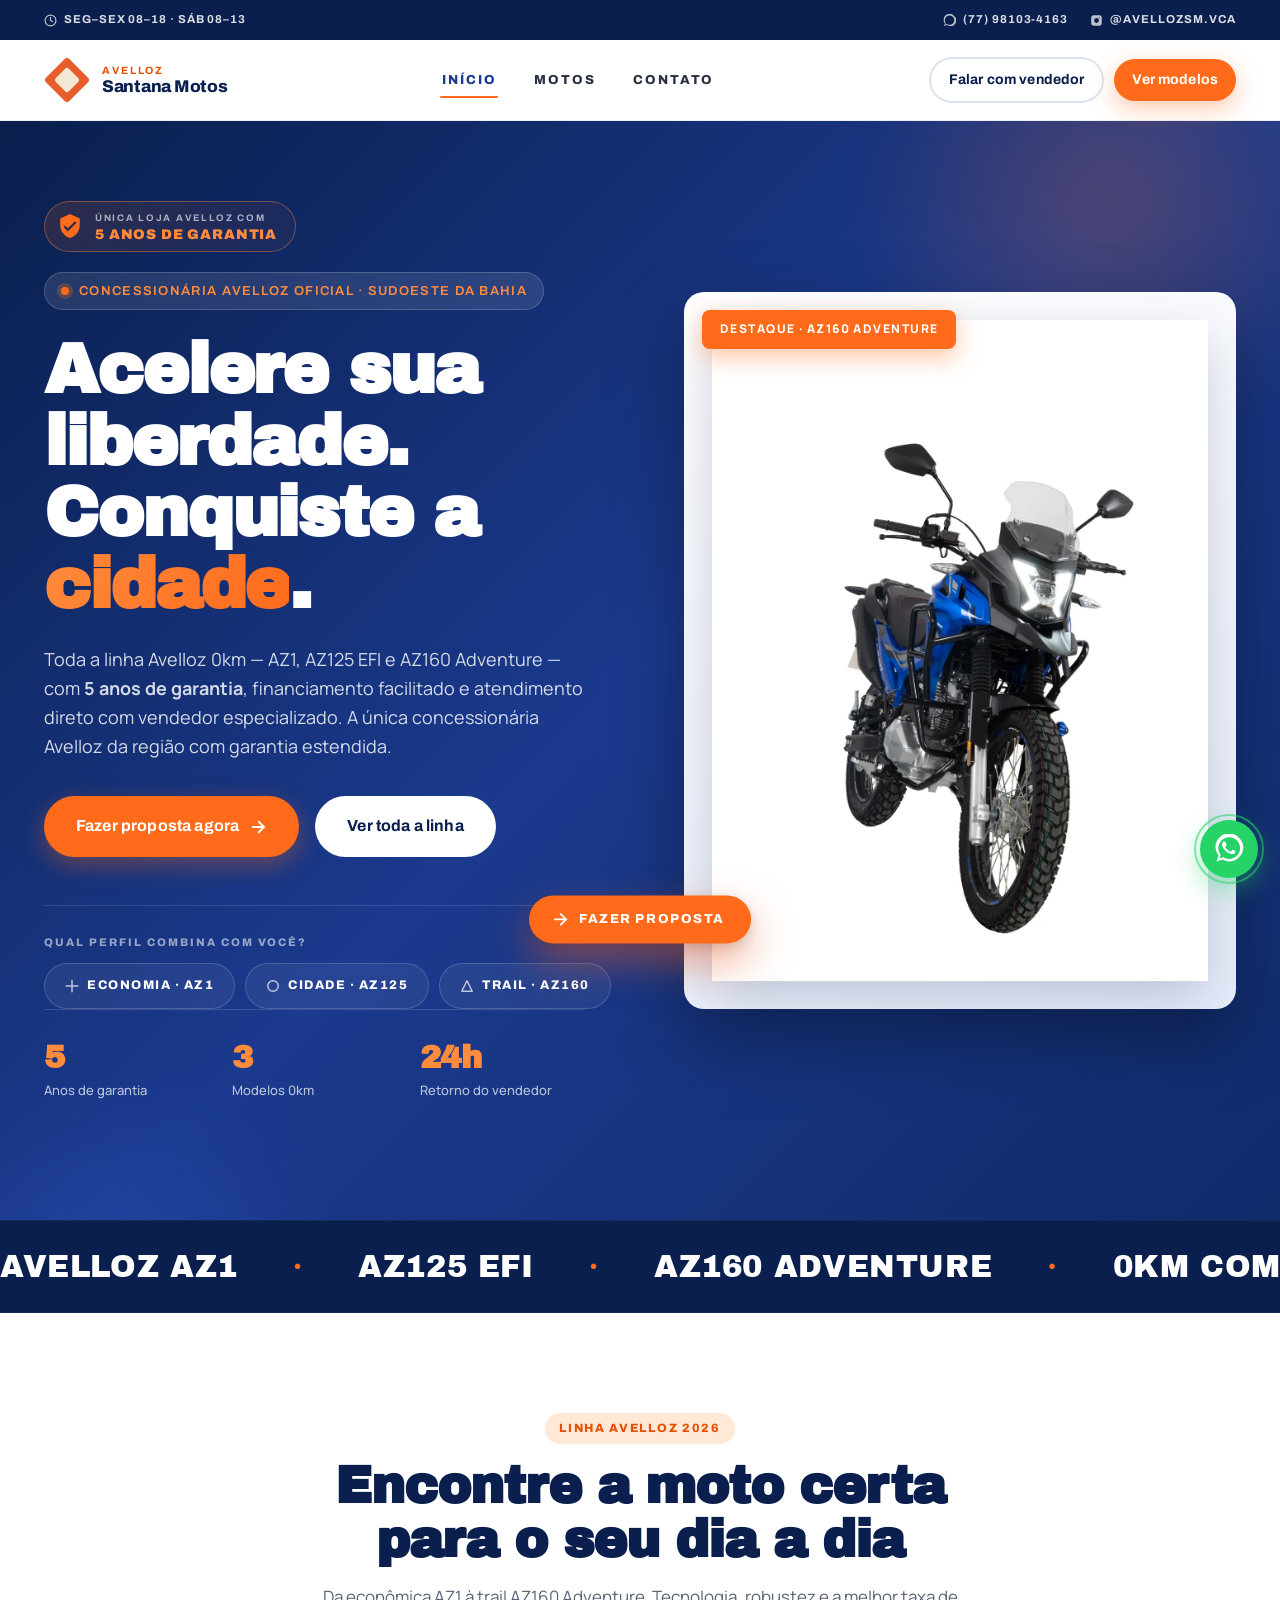
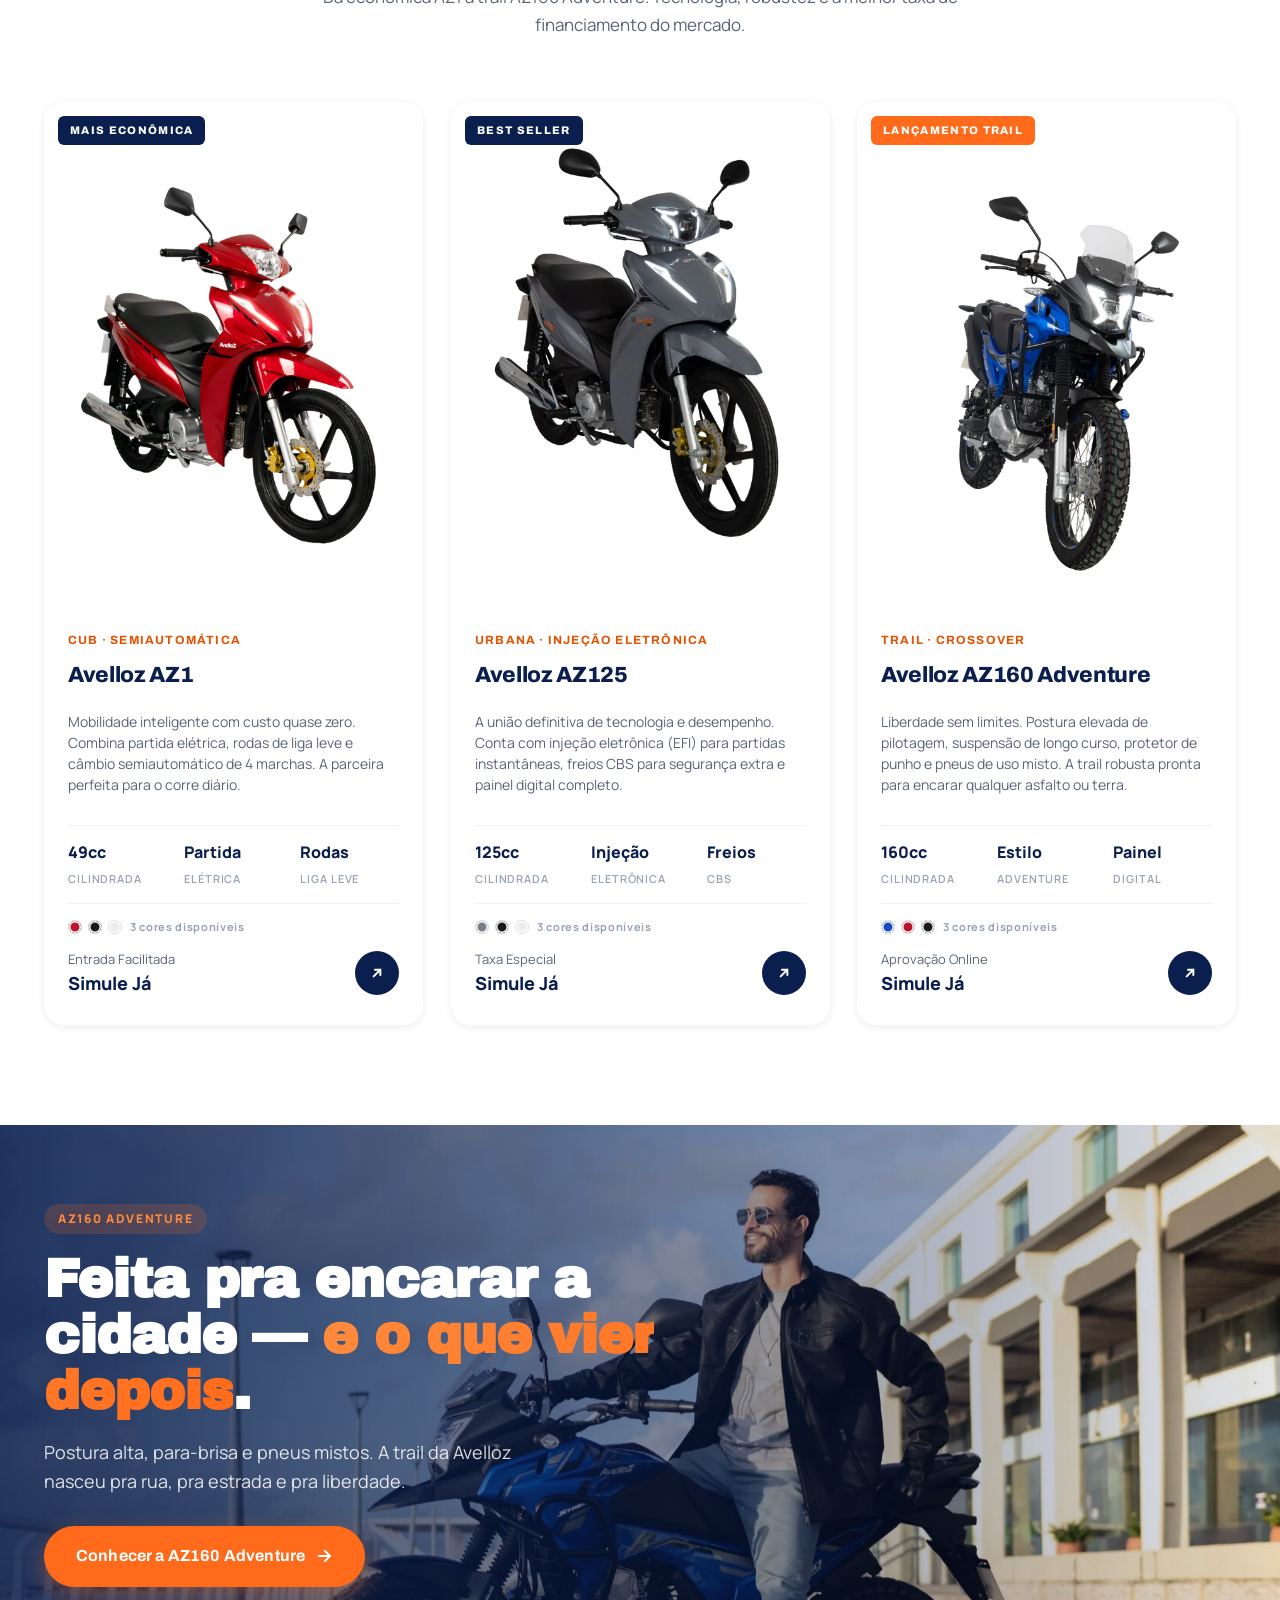
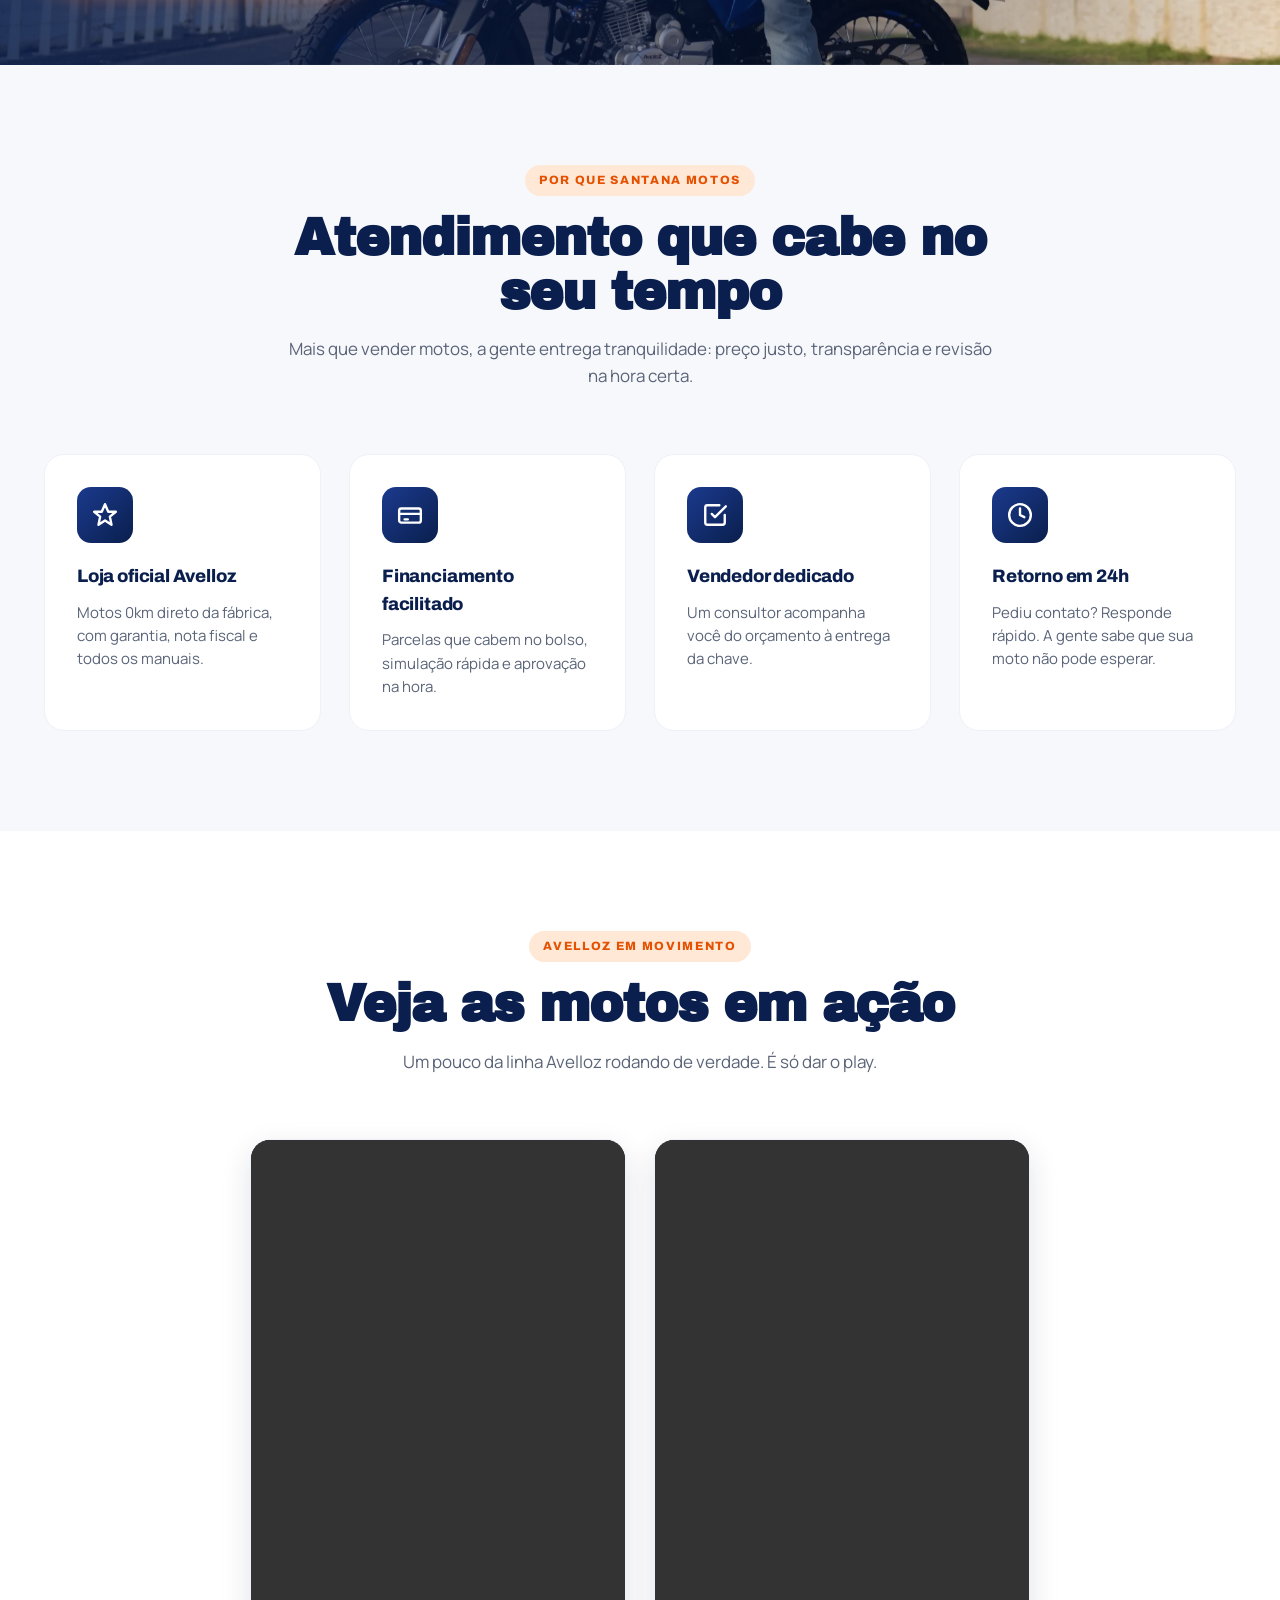
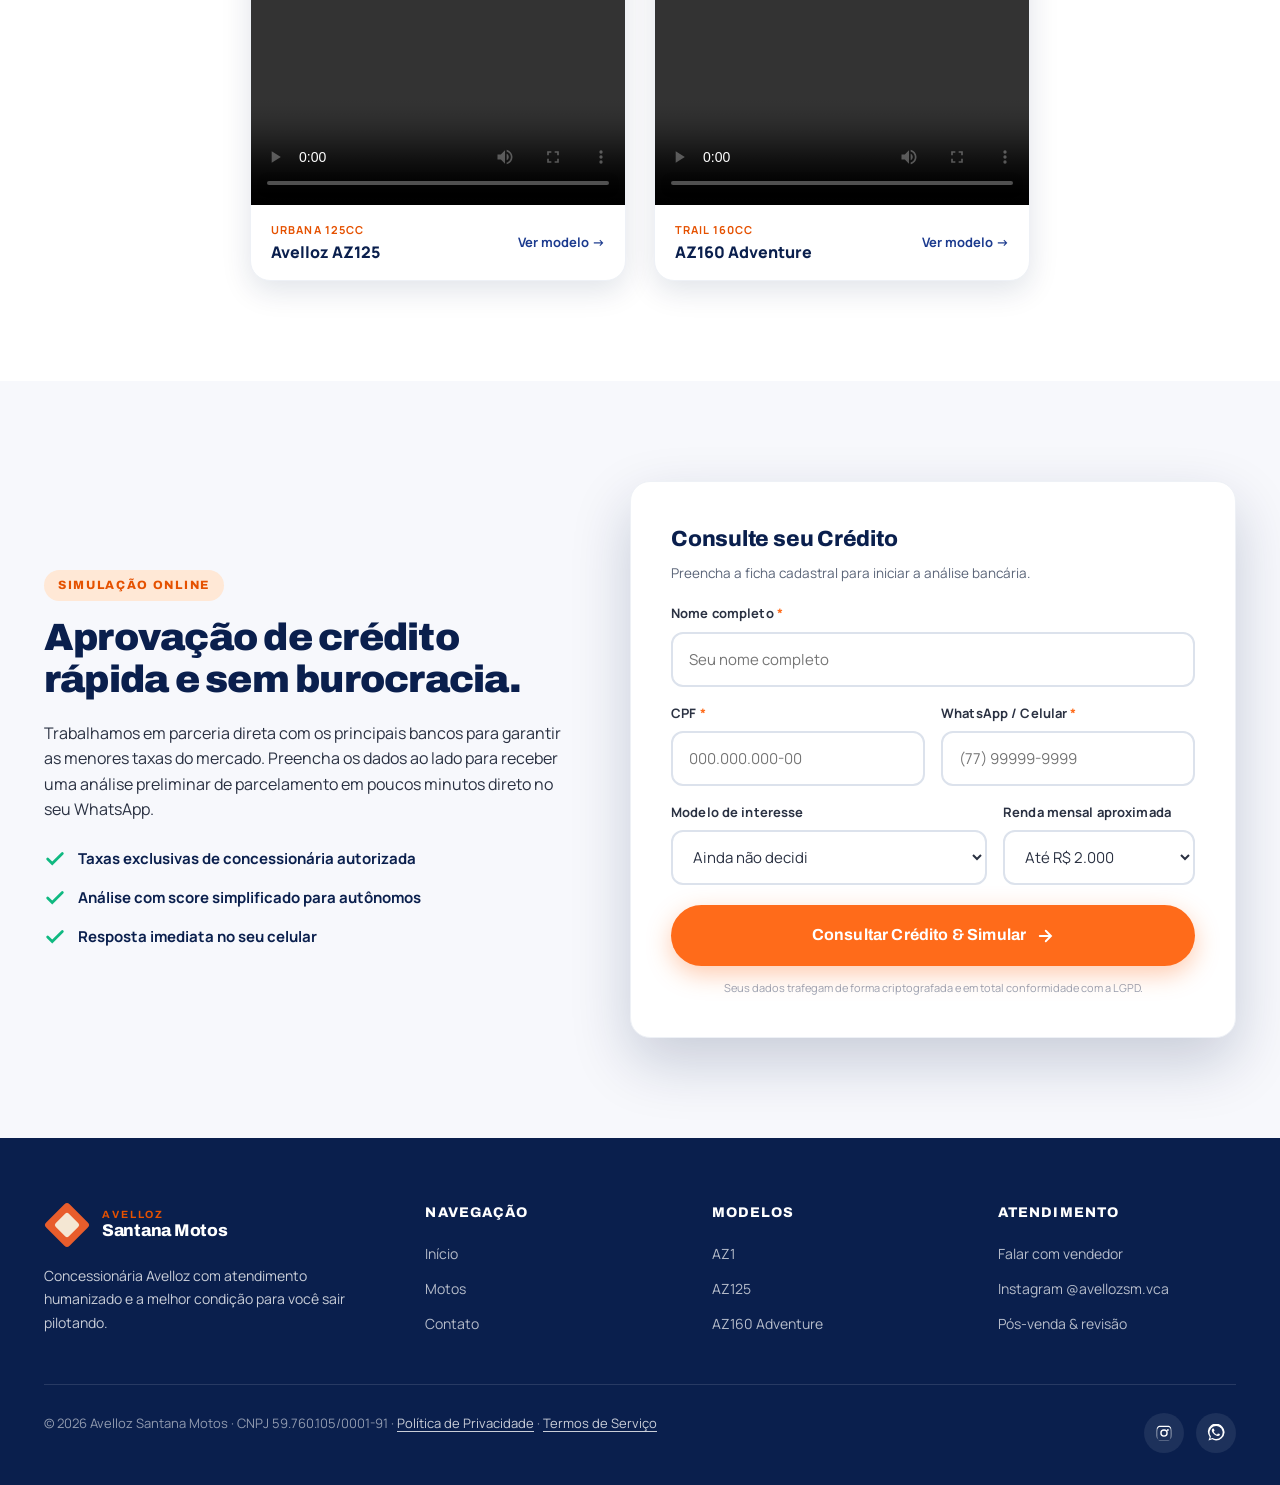
==== commit 7b13cf89: "feat: premium sprint (UX, animações, SEO local, WebP) Experiência: - Preloader com losango Avelloz +" ====
--- a/index.html
+++ b/index.html
@@ -3,37 +3,100 @@
 <head>
   <meta charset="UTF-8" />
   <meta name="viewport" content="width=device-width, initial-scale=1.0" />
-  <title>Avelloz Santana Motos — Motos Avelloz com a melhor condição</title>
-  <meta name="description" content="Concessionária Avelloz Santana Motos. Conheça os modelos AZ1, AZ125 e AZ160 Adventure. Atendimento direto com vendedor especializado." />
+  <title>Avelloz Santana Motos · Concessionária Oficial com 5 Anos de Garantia — Bahia</title>
+  <meta name="description" content="Única concessionária Avelloz no Sudoeste da Bahia com 5 anos de garantia. Motos AZ1, AZ125 EFI e AZ160 Adventure 0km. Financiamento facilitado, atendimento direto com vendedor especializado." />
+  <meta name="keywords" content="Avelloz, concessionária Avelloz, Avelloz Bahia, motos Avelloz Bahia, Santana Motos, AZ1, AZ125, AZ160 Adventure, moto 0km Bahia, financiamento moto Bahia, moto trail Bahia, concessionária de moto Sudoeste da Bahia, moto cub 49cc, moto urbana 125 EFI" />
+  <meta name="robots" content="index,follow,max-image-preview:large,max-snippet:-1,max-video-preview:-1" />
+  <meta name="author" content="Avelloz Santana Motos" />
+  <meta name="theme-color" content="#0A1F4D" />
+  <meta name="geo.region" content="BR-BA" />
+  <meta name="geo.placename" content="Bahia, Brasil" />
+  <link rel="canonical" href="https://www.avellozsantanamotos.com.br/" />
   <link rel="icon" type="image/svg+xml" href="img/favicon.svg" />
+  <link rel="apple-touch-icon" href="img/favicon.svg" />
+
+  <!-- Open Graph -->
   <meta property="og:type" content="website" />
-  <meta property="og:title" content="Avelloz Santana Motos — A sua próxima moto começa aqui" />
-  <meta property="og:description" content="Linha Avelloz 0km: AZ1, AZ125 e AZ160 Adventure. Financiamento facilitado e vendedor especializado." />
-  <meta property="og:image" content="img/motos/az160-azul.jpg" />
+  <meta property="og:site_name" content="Avelloz Santana Motos" />
+  <meta property="og:locale" content="pt_BR" />
+  <meta property="og:title" content="Avelloz Santana Motos · 5 anos de garantia — Concessionária Oficial na Bahia" />
+  <meta property="og:description" content="Única concessionária Avelloz da região com 5 anos de garantia. AZ1, AZ125 EFI e AZ160 Adventure 0km, financiamento facilitado." />
+  <meta property="og:url" content="https://www.avellozsantanamotos.com.br/" />
+  <meta property="og:image" content="https://www.avellozsantanamotos.com.br/img/banner-az160.jpg" />
+  <meta property="og:image:alt" content="Piloto sobre a Avelloz AZ160 Adventure azul num calçadão ao pôr do sol" />
+
+  <!-- Twitter -->
   <meta name="twitter:card" content="summary_large_image" />
-  <script type="application/ld+json">
-  {
-    "@context": "https://schema.org",
-    "@type": "MotorcycleDealer",
-    "name": "Avelloz Santana Motos",
-    "description": "Concessionária Avelloz com a linha AZ1, AZ125 e AZ160 Adventure. Atendimento direto com vendedor especializado.",
-    "telephone": "+55-77-98103-4163",
-    "email": "avellozsm.vca@gmail.com",
-    "image": "img/banner-az160.jpg",
-    "priceRange": "$$",
-    "sameAs": ["https://www.instagram.com/avellozsm.vca"],
-    "openingHoursSpecification": [
-      { "@type": "OpeningHoursSpecification", "dayOfWeek": ["Monday","Tuesday","Wednesday","Thursday","Friday"], "opens": "08:00", "closes": "18:00" },
-      { "@type": "OpeningHoursSpecification", "dayOfWeek": "Saturday", "opens": "08:00", "closes": "13:00" }
-    ]
-  }
-  </script>
+  <meta name="twitter:title" content="Avelloz Santana Motos · 5 anos de garantia" />
+  <meta name="twitter:description" content="Única concessionária Avelloz da região com 5 anos de garantia. AZ1, AZ125 EFI e AZ160 Adventure." />
+  <meta name="twitter:image" content="https://www.avellozsantanamotos.com.br/img/banner-az160.jpg" />
+
+  <!-- Preload crítico -->
+  <link rel="preload" as="image" href="img/motos/az160-azul.webp" fetchpriority="high" />
   <link rel="preconnect" href="https://fonts.googleapis.com">
   <link rel="preconnect" href="https://fonts.gstatic.com" crossorigin>
   <link href="https://fonts.googleapis.com/css2?family=Archivo:wght@600;700;800;900&family=Archivo+Black&family=Manrope:wght@400;500;600;700;800&display=swap" rel="stylesheet">
   <link rel="stylesheet" href="styles.css" />
+  <script src="script.js" defer></script>
+
+  <!-- JSON-LD: MotorcycleDealer + WebSite + BreadcrumbList -->
+  <script type="application/ld+json">
+  {
+    "@context": "https://schema.org",
+    "@graph": [
+      {
+        "@type": "MotorcycleDealer",
+        "@id": "https://www.avellozsantanamotos.com.br/#dealer",
+        "name": "Avelloz Santana Motos",
+        "alternateName": ["Santana Motos", "Avelloz - Santana Motos"],
+        "description": "Única concessionária Avelloz no Sudoeste da Bahia com 5 anos de garantia. Motos AZ1, AZ125 EFI e AZ160 Adventure 0km. Financiamento facilitado e atendimento com vendedor especializado.",
+        "url": "https://www.avellozsantanamotos.com.br/",
+        "telephone": "+55-77-98103-4163",
+        "email": "avellozsm.vca@gmail.com",
+        "image": "https://www.avellozsantanamotos.com.br/img/banner-az160.jpg",
+        "logo": "https://www.avellozsantanamotos.com.br/img/logo-mark.svg",
+        "priceRange": "$$",
+        "currenciesAccepted": "BRL",
+        "paymentAccepted": ["Cash", "Credit Card", "Debit Card", "Financing"],
+        "areaServed": [
+          { "@type": "State", "name": "Bahia" },
+          { "@type": "AdministrativeArea", "name": "Sudoeste da Bahia" }
+        ],
+        "address": { "@type": "PostalAddress", "addressCountry": "BR", "addressRegion": "BA" },
+        "sameAs": ["https://www.instagram.com/avellozsm.vca"],
+        "openingHoursSpecification": [
+          { "@type": "OpeningHoursSpecification", "dayOfWeek": ["Monday","Tuesday","Wednesday","Thursday","Friday"], "opens": "08:00", "closes": "18:00" },
+          { "@type": "OpeningHoursSpecification", "dayOfWeek": "Saturday", "opens": "08:00", "closes": "13:00" }
+        ],
+        "makesOffer": [
+          { "@type": "Offer", "warranty": { "@type": "WarrantyPromise", "durationOfWarranty": { "@type": "QuantitativeValue", "value": 5, "unitCode": "ANN" } }, "itemOffered": { "@type": "Motorcycle", "name": "Avelloz AZ1", "brand": {"@type":"Brand","name":"Avelloz"}, "vehicleEngine": {"@type":"EngineSpecification","engineDisplacement":"49 cc"} } },
+          { "@type": "Offer", "warranty": { "@type": "WarrantyPromise", "durationOfWarranty": { "@type": "QuantitativeValue", "value": 5, "unitCode": "ANN" } }, "itemOffered": { "@type": "Motorcycle", "name": "Avelloz AZ125", "brand": {"@type":"Brand","name":"Avelloz"}, "vehicleEngine": {"@type":"EngineSpecification","engineDisplacement":"123.67 cc"} } },
+          { "@type": "Offer", "warranty": { "@type": "WarrantyPromise", "durationOfWarranty": { "@type": "QuantitativeValue", "value": 5, "unitCode": "ANN" } }, "itemOffered": { "@type": "Motorcycle", "name": "Avelloz AZ160 Adventure", "brand": {"@type":"Brand","name":"Avelloz"}, "vehicleEngine": {"@type":"EngineSpecification","engineDisplacement":"161.9 cc"} } }
+        ]
+      },
+      {
+        "@type": "WebSite",
+        "@id": "https://www.avellozsantanamotos.com.br/#website",
+        "url": "https://www.avellozsantanamotos.com.br/",
+        "name": "Avelloz Santana Motos",
+        "publisher": { "@id": "https://www.avellozsantanamotos.com.br/#dealer" },
+        "inLanguage": "pt-BR"
+      }
+    ]
+  }
+  </script>
 </head>
 <body>
+
+  <!-- Preloader -->
+  <div class="preloader" aria-hidden="true">
+    <svg viewBox="0 0 100 100" role="img" aria-label="Avelloz">
+      <g transform="rotate(45 50 50)">
+        <rect x="14" y="14" width="72" height="72" rx="8" ry="8" fill="#E85D2C"/>
+        <rect x="30" y="30" width="40" height="40" rx="5" ry="5" fill="#F4E7D3"/>
+      </g>
+    </svg>
+  </div>
 
   <!-- ============== Header ============== -->
   <header class="site-header">
@@ -59,7 +122,7 @@
     </div>
     <div class="container nav">
       <a href="index.html" class="brand">
-        <div class="brand-mark"><span>A</span></div>
+        <div class="brand-mark"><img src="img/logo-mark.svg" alt="Avelloz" /></div>
         <div class="brand-name">
           <small>Avelloz</small>
           Santana Motos
@@ -84,24 +147,50 @@
   <section class="hero">
     <div class="container hero-grid">
       <div>
-        <span class="hero-eyebrow">Concessionária Oficial · Santana Motos</span>
+        <div class="trust-badge" role="note" aria-label="5 anos de garantia">
+          <svg class="badge-icon" viewBox="0 0 24 24" fill="currentColor" aria-hidden="true">
+            <path d="M12 1L3 5v6c0 5.55 3.84 10.74 9 12 5.16-1.26 9-6.45 9-12V5l-9-4zm-2 16l-4-4 1.41-1.41L10 14.17l6.59-6.59L18 9l-8 8z"/>
+          </svg>
+          <div>
+            <small>Única loja Avelloz com</small>
+            <strong>5 anos de garantia</strong>
+          </div>
+        </div>
+        <span class="hero-eyebrow">Concessionária Avelloz Oficial · Sudoeste da Bahia</span>
         <h1>Acelere sua liberdade. Conquiste a <span class="accent">cidade</span>.</h1>
         <p class="lead">
-          Economia imbatível de até 45 km/L, partida elétrica e injeção eletrônica de última geração. 
-          A linha Avelloz 2026 une design esportivo e a robustez que seu dia a dia exige. Simule seu financiamento online.
+          Toda a linha Avelloz 0km — AZ1, AZ125 EFI e AZ160 Adventure — com <strong>5 anos de garantia</strong>, financiamento facilitado e atendimento direto com vendedor especializado. A única concessionária Avelloz da região com garantia estendida.
         </p>
 
         <div class="hero-actions">
-          <a href="#simulador-section" class="btn btn-primary btn-lg">
-            Simular Financiamento
+          <a href="contato.html" class="btn btn-primary btn-lg">
+            Fazer proposta agora
             <svg width="18" height="18" viewBox="0 0 24 24" fill="none" stroke="currentColor" stroke-width="2.5" stroke-linecap="round"><path d="M5 12h14M13 5l7 7-7 7"/></svg>
           </a>
-          <a href="#modelos" class="btn btn-white btn-lg">Conhecer Modelos</a>
+          <a href="motos.html" class="btn btn-white btn-lg">Ver toda a linha</a>
+        </div>
+
+        <div class="hero-quiz" aria-label="Encontre a moto ideal">
+          <span class="hero-quiz-label">Qual perfil combina com você?</span>
+          <div class="hero-quiz-options">
+            <button type="button" class="hero-quiz-btn" data-modelo="az1" aria-label="Ver a Avelloz AZ1, ideal para economia">
+              <svg width="14" height="14" viewBox="0 0 24 24" fill="none" stroke="currentColor" stroke-width="2.5" stroke-linecap="round"><path d="M12 2v20M2 12h20"/></svg>
+              Economia · AZ1
+            </button>
+            <button type="button" class="hero-quiz-btn" data-modelo="az125" aria-label="Ver a Avelloz AZ125 EFI, ideal para cidade">
+              <svg width="14" height="14" viewBox="0 0 24 24" fill="none" stroke="currentColor" stroke-width="2.5"><circle cx="12" cy="12" r="9"/></svg>
+              Cidade · AZ125
+            </button>
+            <button type="button" class="hero-quiz-btn" data-modelo="az160" aria-label="Ver a Avelloz AZ160 Adventure, ideal para trail e estrada">
+              <svg width="14" height="14" viewBox="0 0 24 24" fill="none" stroke="currentColor" stroke-width="2.5" stroke-linejoin="round"><path d="M12 3l9 18H3z"/></svg>
+              Trail · AZ160
+            </button>
+          </div>
         </div>
 
         <div class="hero-stats">
-          <div class="stat"><strong>3</strong><span>Modelos na linha</span></div>
-          <div class="stat"><strong>0km</strong><span>Garantia de fábrica</span></div>
+          <div class="stat"><strong>5</strong><span>Anos de garantia</span></div>
+          <div class="stat"><strong>3</strong><span>Modelos 0km</span></div>
           <div class="stat"><strong>24h</strong><span>Retorno do vendedor</span></div>
         </div>
       </div>
@@ -109,7 +198,7 @@
       <div class="hero-visual">
         <div class="showcase">
           <span class="badge">Destaque · AZ160 Adventure</span>
-          <img src="img/motos/az160-azul.jpg" alt="Avelloz AZ160 Adventure azul" class="moto-img" />
+          <img src="img/motos/az160-azul.webp" alt="Avelloz AZ160 Adventure 0km azul — trail 160cc com para-brisa, protetor de motor e pneus mistos, disponível na concessionária Avelloz Santana Motos na Bahia" class="moto-img" fetchpriority="high" />
         </div>
       </div>
     </div>
@@ -125,6 +214,7 @@
         <span>0KM com garantia</span><span class="sep">●</span>
         <span>Financiamento facilitado</span><span class="sep">●</span>
         <span>Test ride disponível</span><span class="sep">●</span>
+        <span style="color:var(--orange-400)">5 anos de garantia</span><span class="sep">●</span>
       </div>
       <div class="marquee-row">
         <span>Avelloz AZ1</span><span class="sep">●</span>
@@ -133,6 +223,7 @@
         <span>0KM com garantia</span><span class="sep">●</span>
         <span>Financiamento facilitado</span><span class="sep">●</span>
         <span>Test ride disponível</span><span class="sep">●</span>
+        <span style="color:var(--orange-400)">5 anos de garantia</span><span class="sep">●</span>
       </div>
     </div>
   </section>
@@ -151,7 +242,7 @@
         <article class="moto-card">
           <div class="visual">
             <span class="tag">Mais Econômica</span>
-            <img src="img/motos/az1-vermelha.jpg" alt="Avelloz AZ1 vermelha" loading="lazy" />
+            <img src="img/motos/az1-vermelha.webp" alt="Avelloz AZ1 vermelha" loading="lazy" />
           </div>
           <div class="body">
             <span class="category">Cub · Semiautomática</span>
@@ -180,7 +271,7 @@
         <article class="moto-card">
           <div class="visual">
             <span class="tag">Best Seller</span>
-            <img src="img/motos/az125-cinza.jpg" alt="Avelloz AZ125 cinza" loading="lazy" />
+            <img src="img/motos/az125-cinza.webp" alt="Avelloz AZ125 cinza" loading="lazy" />
           </div>
           <div class="body">
             <span class="category">Urbana · Injeção Eletrônica</span>
@@ -209,7 +300,7 @@
         <article class="moto-card">
           <div class="visual">
             <span class="tag new">Lançamento Trail</span>
-            <img src="img/motos/az160-azul.jpg" alt="Avelloz AZ160 Adventure azul" loading="lazy" />
+            <img src="img/motos/az160-azul.webp" alt="Avelloz AZ160 Adventure azul" loading="lazy" />
           </div>
           <div class="body">
             <span class="category">Trail · Crossover</span>
@@ -428,7 +519,7 @@
       <div class="footer-grid">
         <div>
           <a href="index.html" class="brand">
-            <div class="brand-mark"><span>A</span></div>
+            <div class="brand-mark"><img src="img/logo-mark.svg" alt="Avelloz" /></div>
             <div class="brand-name">
               <small>Avelloz</small>
               Santana Motos
@@ -479,7 +570,6 @@
     </div>
   </footer>
 
-  <script src="script.js"></script>
-  <script src="crm-integration.js"></script>
+  <script src="crm-integration.js" defer></script>
 </body>
 </html>
--- a/styles.css
+++ b/styles.css
@@ -124,32 +124,24 @@
   color: var(--blue-900);
 }
 .brand-mark {
-  width: 44px; height: 44px;
-  border-radius: 13px;
+  width: 46px; height: 46px;
   display: grid; place-items: center;
-  background: linear-gradient(140deg, var(--blue-700) 0%, var(--blue-900) 100%);
-  color: var(--white);
-  font-weight: 900;
-  font-size: 19px;
-  letter-spacing: -0.02em;
-  box-shadow: 0 6px 18px rgba(27, 58, 142, 0.35), inset 0 1px 0 rgba(255, 255, 255, 0.18);
+  background: transparent;
+  border-radius: 0;
+  box-shadow: none;
   position: relative;
-  overflow: hidden;
-  transition: transform 0.25s var(--ease), box-shadow 0.25s var(--ease);
+  overflow: visible;
+  transition: transform 0.25s var(--ease);
+}
+.brand-mark img,
+.brand-mark svg {
+  width: 100%; height: 100%;
+  display: block;
+  object-fit: contain;
 }
 .brand:hover .brand-mark {
-  transform: translateY(-1px);
-  box-shadow: 0 10px 24px rgba(27, 58, 142, 0.42), inset 0 1px 0 rgba(255, 255, 255, 0.22);
-}
-.brand-mark::after {
-  content: '';
-  position: absolute;
-  top: 0; right: 0;
-  width: 16px; height: 16px;
-  background: var(--orange-500);
-  clip-path: polygon(0 0, 100% 0, 100% 100%);
-}
-.brand-mark span { position: relative; z-index: 1; }
+  transform: translateY(-1px) rotate(-4deg);
+}
 .brand-name { font-size: 17px; line-height: 1.05; font-weight: 800; }
 .brand-name small {
   display: block;
@@ -498,19 +490,37 @@
   margin-left: 2px;
 }
 
-/* =========== Lifestyle banner =========== */
+/* =========== Lifestyle banner (com Ken Burns) =========== */
 .lifestyle-banner {
   position: relative;
   min-height: 540px;
   display: flex;
   align-items: center;
-  background-image:
-    linear-gradient(90deg, rgba(10, 31, 77, 0.88) 0%, rgba(10, 31, 77, 0.58) 42%, rgba(10, 31, 77, 0.10) 100%),
-    url('img/banner-az160.jpg');
+  color: var(--white);
+  overflow: hidden;
+  isolation: isolate;
+}
+.lifestyle-banner::before {
+  content: '';
+  position: absolute;
+  inset: 0;
+  background-image: url('img/banner-az160.webp');
   background-size: cover;
   background-position: center 30%;
-  color: var(--white);
-  overflow: hidden;
+  z-index: -2;
+  animation: kenburns 26s ease-in-out infinite alternate;
+  will-change: transform;
+}
+.lifestyle-banner::after {
+  content: '';
+  position: absolute;
+  inset: 0;
+  background: linear-gradient(90deg, rgba(10, 31, 77, 0.88) 0%, rgba(10, 31, 77, 0.58) 42%, rgba(10, 31, 77, 0.10) 100%);
+  z-index: -1;
+}
+@keyframes kenburns {
+  0%   { transform: scale(1) translate(0, 0); }
+  100% { transform: scale(1.14) translate(-2%, -2%); }
 }
 .lifestyle-banner .container { position: relative; z-index: 2; }
 .lifestyle-banner .eyebrow {
@@ -798,6 +808,267 @@
   transition: color 0.18s var(--ease);
 }
 .footer-bottom span a:hover { color: var(--orange-400); }
+
+/* ============================================================
+   PREMIUM SPRINT — preloader, reveal, progress bar, card hover,
+   sticky CTA, mini quiz, trust badge (5 anos)
+   ============================================================ */
+
+/* ===== Preloader ===== */
+.preloader {
+  position: fixed;
+  inset: 0;
+  z-index: 9999;
+  background: var(--blue-900);
+  display: grid;
+  place-items: center;
+  transition: opacity 0.6s var(--ease), visibility 0.6s var(--ease);
+}
+.preloader.done {
+  opacity: 0;
+  visibility: hidden;
+  pointer-events: none;
+}
+.preloader svg {
+  width: 96px;
+  height: 96px;
+  animation: preSpin 1.1s cubic-bezier(0.6, 0.2, 0.2, 1) forwards;
+  transform-origin: center;
+}
+@keyframes preSpin {
+  0%   { transform: rotate(0deg) scale(0.55); opacity: 0; }
+  55%  { transform: rotate(45deg) scale(1); opacity: 1; }
+  100% { transform: rotate(90deg) scale(1.12); opacity: 1; }
+}
+@media (prefers-reduced-motion: reduce) {
+  .preloader svg { animation: none; }
+}
+
+/* ===== Scroll progress bar ===== */
+.scroll-progress {
+  position: fixed;
+  top: 0; left: 0;
+  height: 3px;
+  width: 0;
+  background: linear-gradient(90deg, var(--orange-500), var(--orange-400));
+  z-index: 100;
+  transition: width 0.08s linear;
+  pointer-events: none;
+  box-shadow: 0 0 12px rgba(255, 107, 26, 0.6);
+}
+
+/* ===== Hero reveal (staggered on load) ===== */
+.hero-eyebrow,
+.hero .trust-badge,
+.hero h1,
+.hero p.lead,
+.hero-actions,
+.hero-stats,
+.hero-quiz,
+.hero-visual .showcase {
+  opacity: 0;
+  transform: translateY(28px);
+  transition: opacity 0.75s var(--ease), transform 0.75s var(--ease);
+}
+body.loaded .hero .trust-badge   { opacity: 1; transform: none; transition-delay: 0.05s; }
+body.loaded .hero .hero-eyebrow  { opacity: 1; transform: none; transition-delay: 0.12s; }
+body.loaded .hero h1             { opacity: 1; transform: none; transition-delay: 0.22s; }
+body.loaded .hero p.lead         { opacity: 1; transform: none; transition-delay: 0.42s; }
+body.loaded .hero-actions        { opacity: 1; transform: none; transition-delay: 0.58s; }
+body.loaded .hero-quiz           { opacity: 1; transform: none; transition-delay: 0.72s; }
+body.loaded .hero-stats          { opacity: 1; transform: none; transition-delay: 0.85s; }
+body.loaded .hero-visual .showcase { opacity: 1; transform: none; transition-delay: 0.35s; }
+@media (prefers-reduced-motion: reduce) {
+  .hero-eyebrow, .hero .trust-badge, .hero h1, .hero p.lead,
+  .hero-actions, .hero-stats, .hero-quiz, .hero-visual .showcase {
+    opacity: 1 !important; transform: none !important; transition: none;
+  }
+}
+
+/* Hero showcase — parallax (moved by JS via transform) */
+.hero-visual .showcase { will-change: transform; }
+.hero-visual .showcase .moto-img {
+  transition: transform 0.4s var(--ease);
+}
+body.loaded .hero-visual .showcase:hover .moto-img {
+  transform: scale(1.03) rotate(-1deg);
+}
+
+/* ===== Trust badge (5 anos de garantia) ===== */
+.trust-badge {
+  display: inline-flex;
+  align-items: center;
+  gap: 12px;
+  padding: 9px 18px 9px 12px;
+  background: linear-gradient(135deg, rgba(255, 107, 26, 0.14), rgba(255, 107, 26, 0.04));
+  border: 1px solid rgba(255, 139, 61, 0.4);
+  border-radius: 999px;
+  margin-bottom: 20px;
+  font-family: var(--font-heading);
+  position: relative;
+  overflow: hidden;
+}
+.trust-badge::before {
+  content: '';
+  position: absolute;
+  top: 0; left: -60%;
+  width: 40%; height: 100%;
+  background: linear-gradient(120deg, transparent 30%, rgba(255,255,255,0.25) 50%, transparent 70%);
+  transform: skewX(-20deg);
+  animation: trustShine 4.5s ease-in-out infinite;
+}
+@keyframes trustShine {
+  0%, 60% { left: -60%; }
+  75%, 100% { left: 140%; }
+}
+.trust-badge .badge-icon {
+  width: 26px; height: 26px;
+  color: var(--orange-500);
+  flex-shrink: 0;
+  animation: badgePulse 2.6s ease-in-out infinite;
+}
+@keyframes badgePulse {
+  0%, 100% { transform: scale(1); }
+  50% { transform: scale(1.12); }
+}
+.trust-badge small {
+  display: block;
+  font-size: 9.5px;
+  font-weight: 700;
+  letter-spacing: 0.18em;
+  text-transform: uppercase;
+  color: rgba(255, 255, 255, 0.62);
+  margin-bottom: 2px;
+  white-space: nowrap;
+}
+.trust-badge strong {
+  display: block;
+  font-size: 14px;
+  font-weight: 900;
+  letter-spacing: 0.06em;
+  color: var(--orange-400);
+  line-height: 1;
+  white-space: nowrap;
+  text-transform: uppercase;
+}
+
+/* ===== Mini quiz no hero ===== */
+.hero-quiz {
+  margin-top: 28px;
+  padding-top: 28px;
+  border-top: 1px solid rgba(255, 255, 255, 0.12);
+}
+.hero-quiz-label {
+  display: block;
+  font-family: var(--font-heading);
+  font-size: 11px;
+  font-weight: 800;
+  letter-spacing: 0.18em;
+  text-transform: uppercase;
+  color: rgba(255, 255, 255, 0.55);
+  margin-bottom: 12px;
+}
+.hero-quiz-options {
+  display: flex;
+  flex-wrap: wrap;
+  gap: 10px;
+}
+.hero-quiz-btn {
+  background: rgba(255, 255, 255, 0.06);
+  border: 1px solid rgba(255, 255, 255, 0.16);
+  color: white;
+  padding: 12px 20px;
+  border-radius: 999px;
+  font-family: var(--font-heading);
+  font-size: 12.5px;
+  font-weight: 800;
+  letter-spacing: 0.12em;
+  text-transform: uppercase;
+  cursor: pointer;
+  transition: all 0.22s var(--ease);
+  display: inline-flex;
+  align-items: center;
+  gap: 8px;
+}
+.hero-quiz-btn:hover {
+  background: var(--orange-500);
+  border-color: var(--orange-500);
+  transform: translateY(-2px);
+  box-shadow: 0 8px 20px rgba(255, 107, 26, 0.4);
+}
+.hero-quiz-btn svg { opacity: 0.7; }
+
+/* ===== Card hover premium ===== */
+.moto-card {
+  will-change: transform;
+}
+.moto-card:hover {
+  transform: translateY(-10px);
+  box-shadow:
+    0 30px 60px rgba(232, 93, 44, 0.18),
+    0 12px 28px rgba(10, 31, 77, 0.12);
+}
+.moto-card .visual::after {
+  content: 'Ver detalhes →';
+  position: absolute;
+  bottom: 14px;
+  left: 50%;
+  transform: translateX(-50%) translateY(28px);
+  background: var(--orange-500);
+  color: #fff;
+  padding: 9px 18px;
+  border-radius: 999px;
+  font-family: var(--font-heading);
+  font-size: 10.5px;
+  font-weight: 800;
+  letter-spacing: 0.14em;
+  text-transform: uppercase;
+  opacity: 0;
+  transition: opacity 0.32s var(--ease), transform 0.32s var(--ease);
+  pointer-events: none;
+  box-shadow: 0 10px 24px rgba(232, 93, 44, 0.45);
+  z-index: 5;
+  white-space: nowrap;
+}
+.moto-card:hover .visual::after {
+  opacity: 1;
+  transform: translateX(-50%) translateY(0);
+}
+
+/* ===== Sticky purchase CTA ===== */
+.sticky-cta {
+  position: fixed;
+  bottom: 24px;
+  left: 50%;
+  transform: translateX(-50%) translateY(140%);
+  z-index: 88;
+  background: var(--orange-500);
+  color: white;
+  padding: 14px 26px 14px 22px;
+  border-radius: 999px;
+  font-family: var(--font-heading);
+  font-weight: 800;
+  font-size: 13px;
+  letter-spacing: 0.12em;
+  text-transform: uppercase;
+  display: inline-flex;
+  align-items: center;
+  gap: 10px;
+  box-shadow:
+    0 18px 40px rgba(232, 93, 44, 0.5),
+    0 4px 12px rgba(0, 0, 0, 0.15);
+  transition: transform 0.45s var(--ease), background 0.2s var(--ease);
+  text-decoration: none;
+}
+.sticky-cta.show { transform: translateX(-50%) translateY(0); }
+.sticky-cta:hover {
+  background: var(--orange-600);
+  transform: translateX(-50%) translateY(-4px);
+}
+.sticky-cta svg { width: 18px; height: 18px; }
+@media (max-width: 720px) {
+  .sticky-cta { bottom: 14px; padding: 12px 20px; font-size: 11.5px; }
+}
 
 /* =========== Sections =========== */
 .section {
@@ -1509,10 +1780,8 @@
   .model-strip .specs { grid-template-columns: 1fr; }
   .hero-actions { flex-direction: column; align-items: stretch; }
   .hero-actions .btn { width: 100%; }
-  .lifestyle-banner {
-    min-height: 440px;
-    background-image:
-      linear-gradient(180deg, rgba(10, 31, 77, 0.70) 0%, rgba(10, 31, 77, 0.55) 50%, rgba(10, 31, 77, 0.80) 100%),
-      url('img/banner-az160.jpg');
+  .lifestyle-banner { min-height: 460px; }
+  .lifestyle-banner::after {
+    background: linear-gradient(180deg, rgba(10, 31, 77, 0.70) 0%, rgba(10, 31, 77, 0.55) 50%, rgba(10, 31, 77, 0.80) 100%);
   }
 }
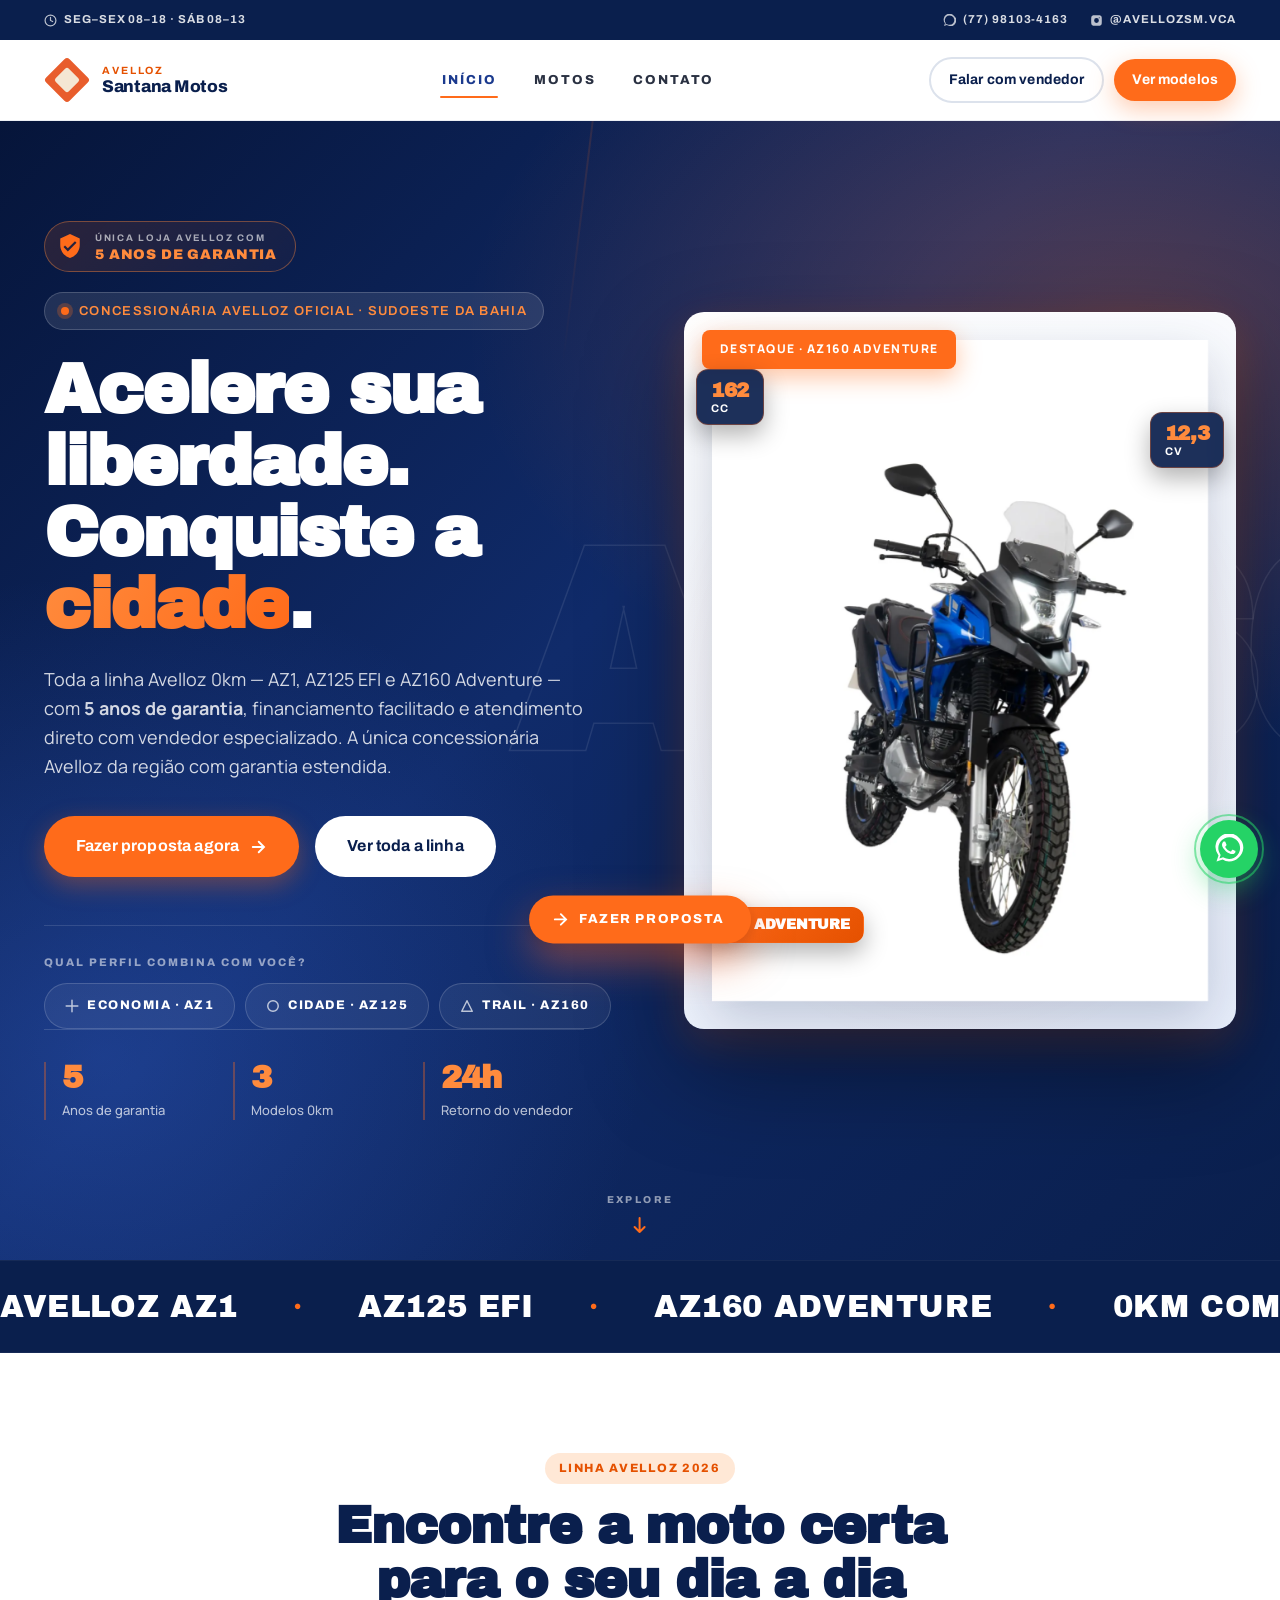
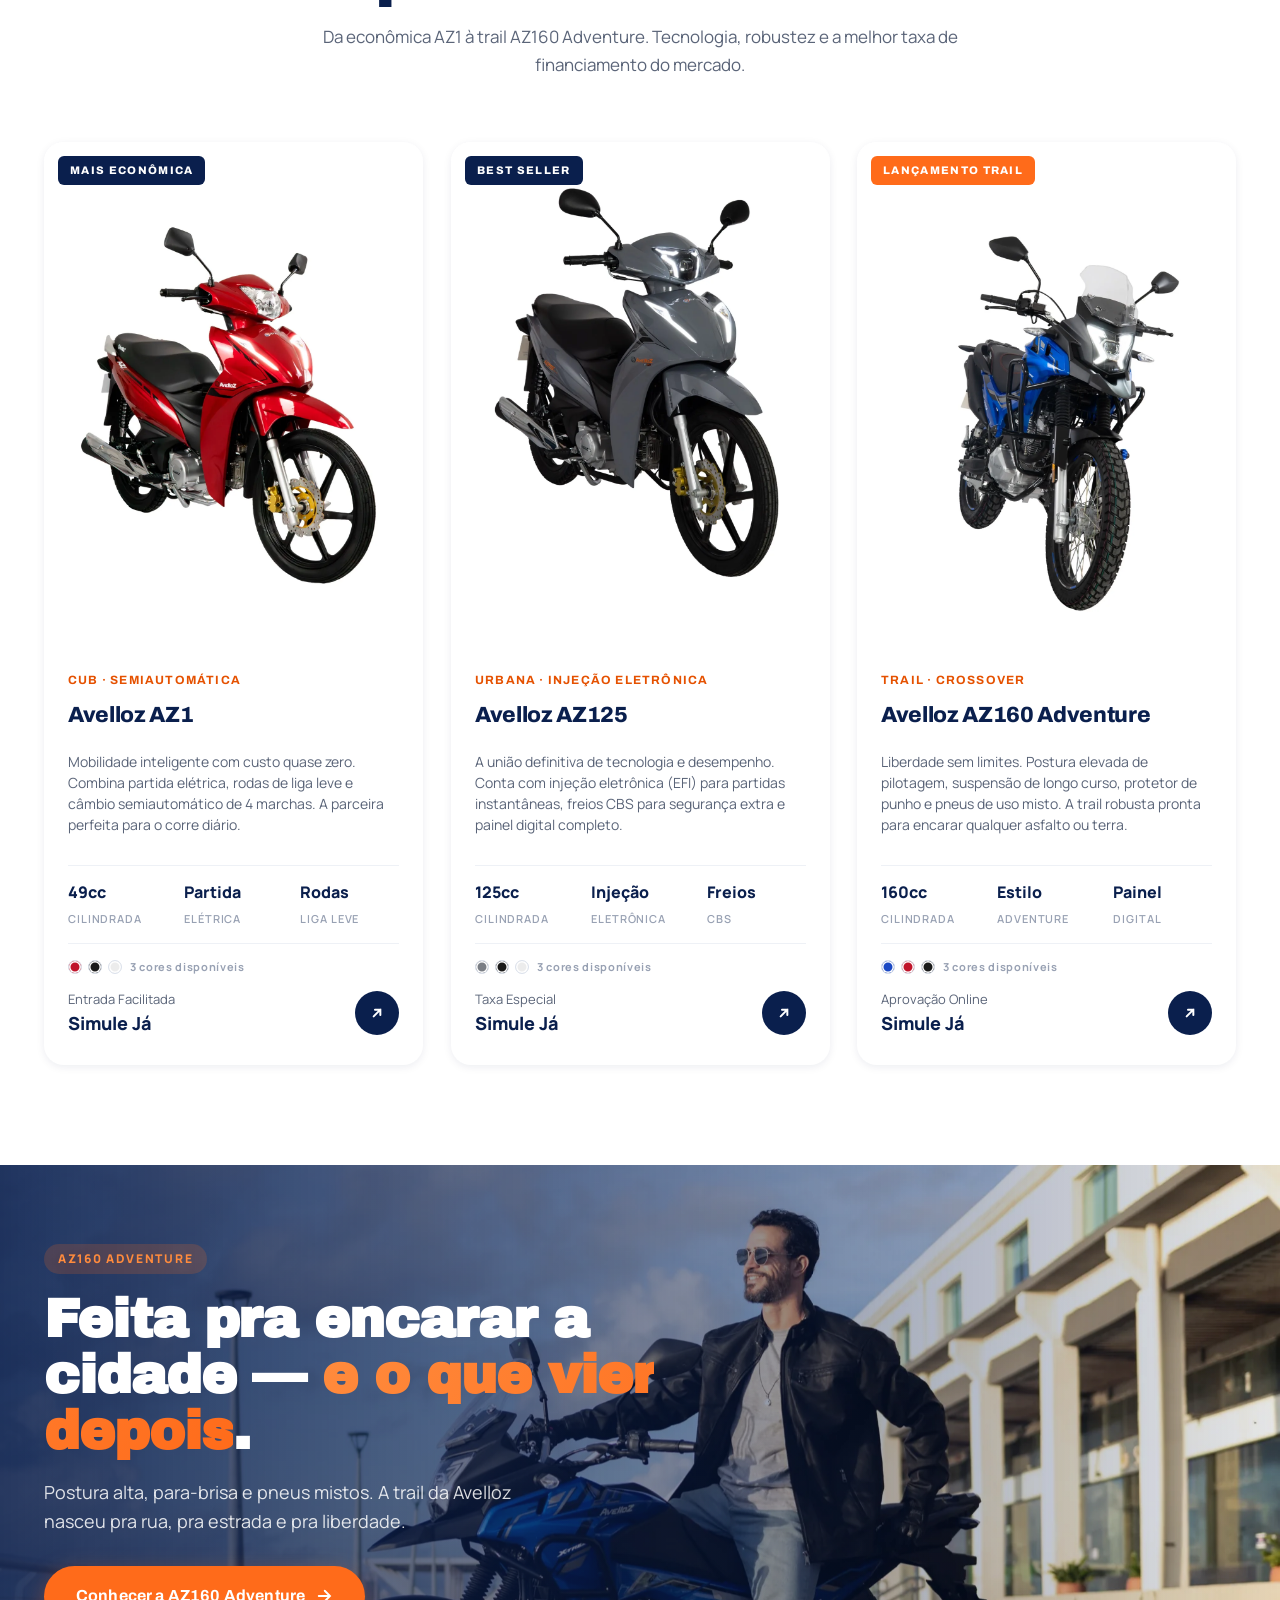
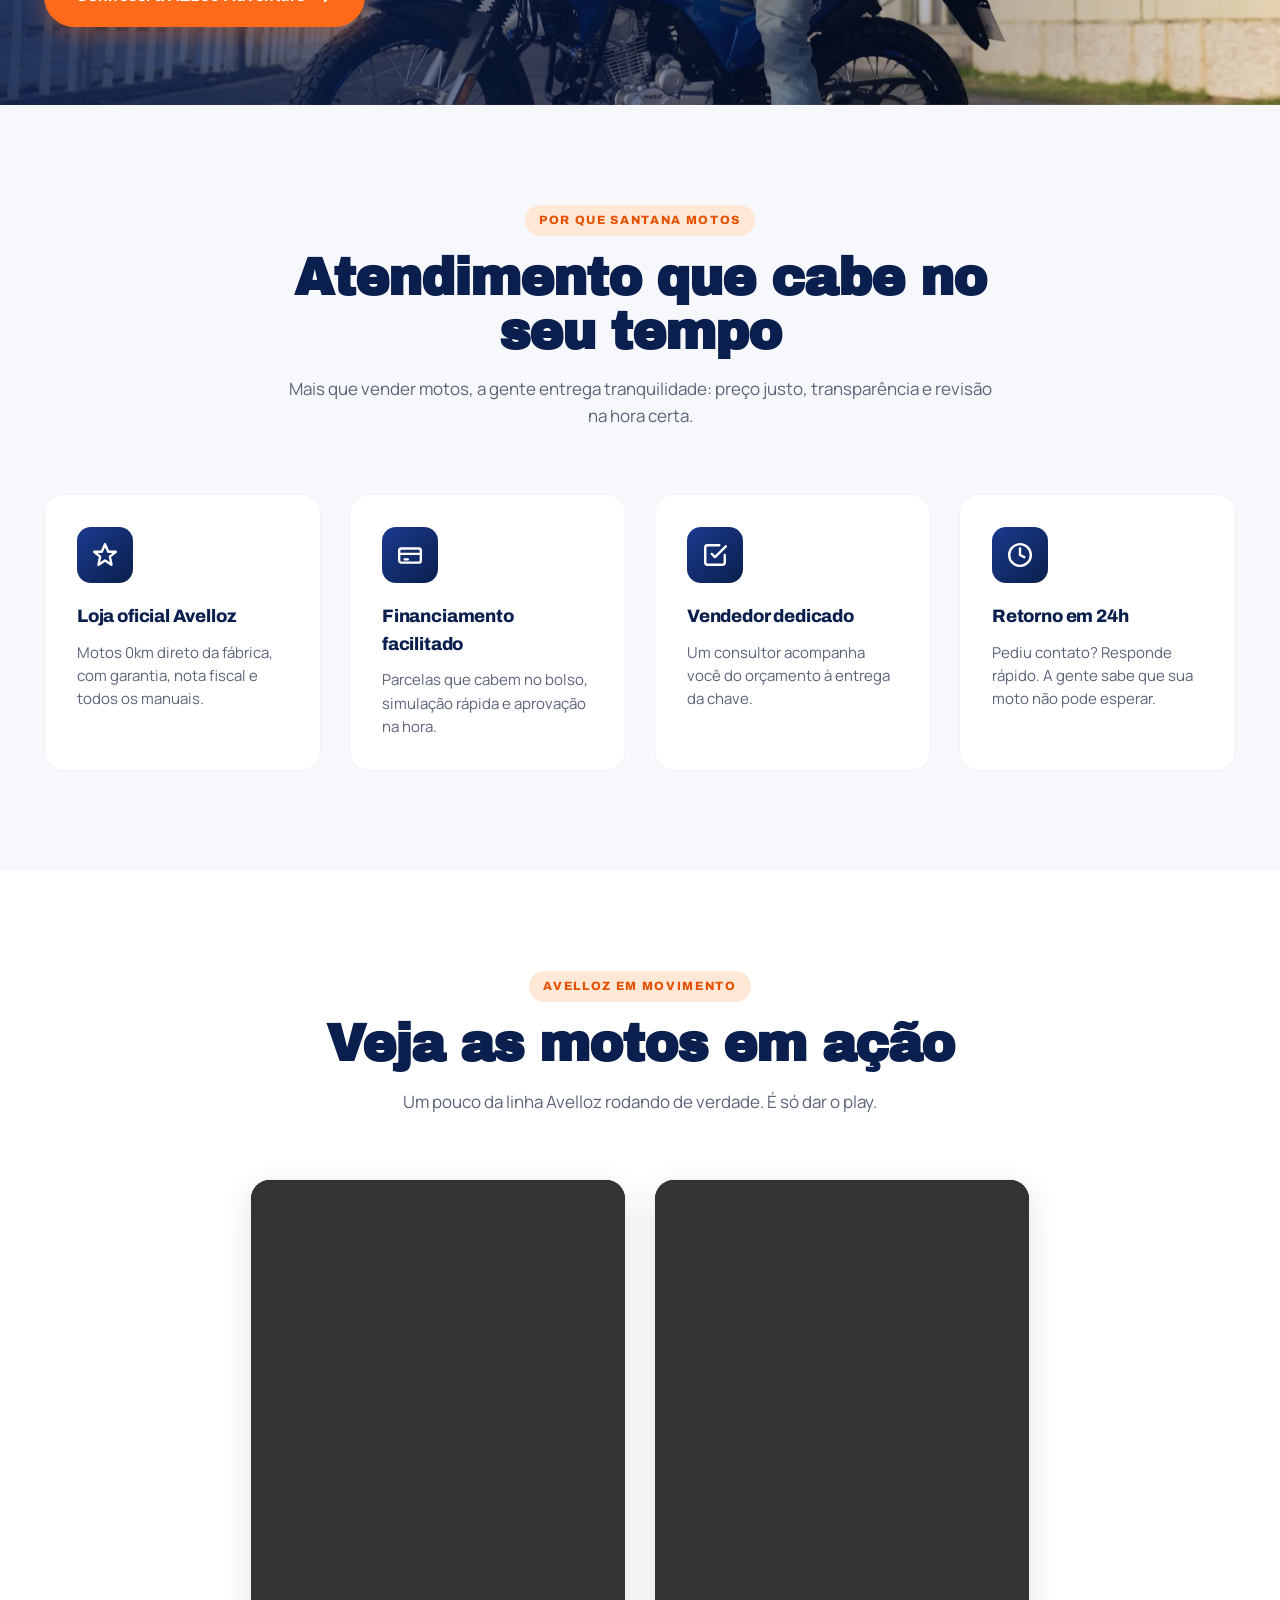
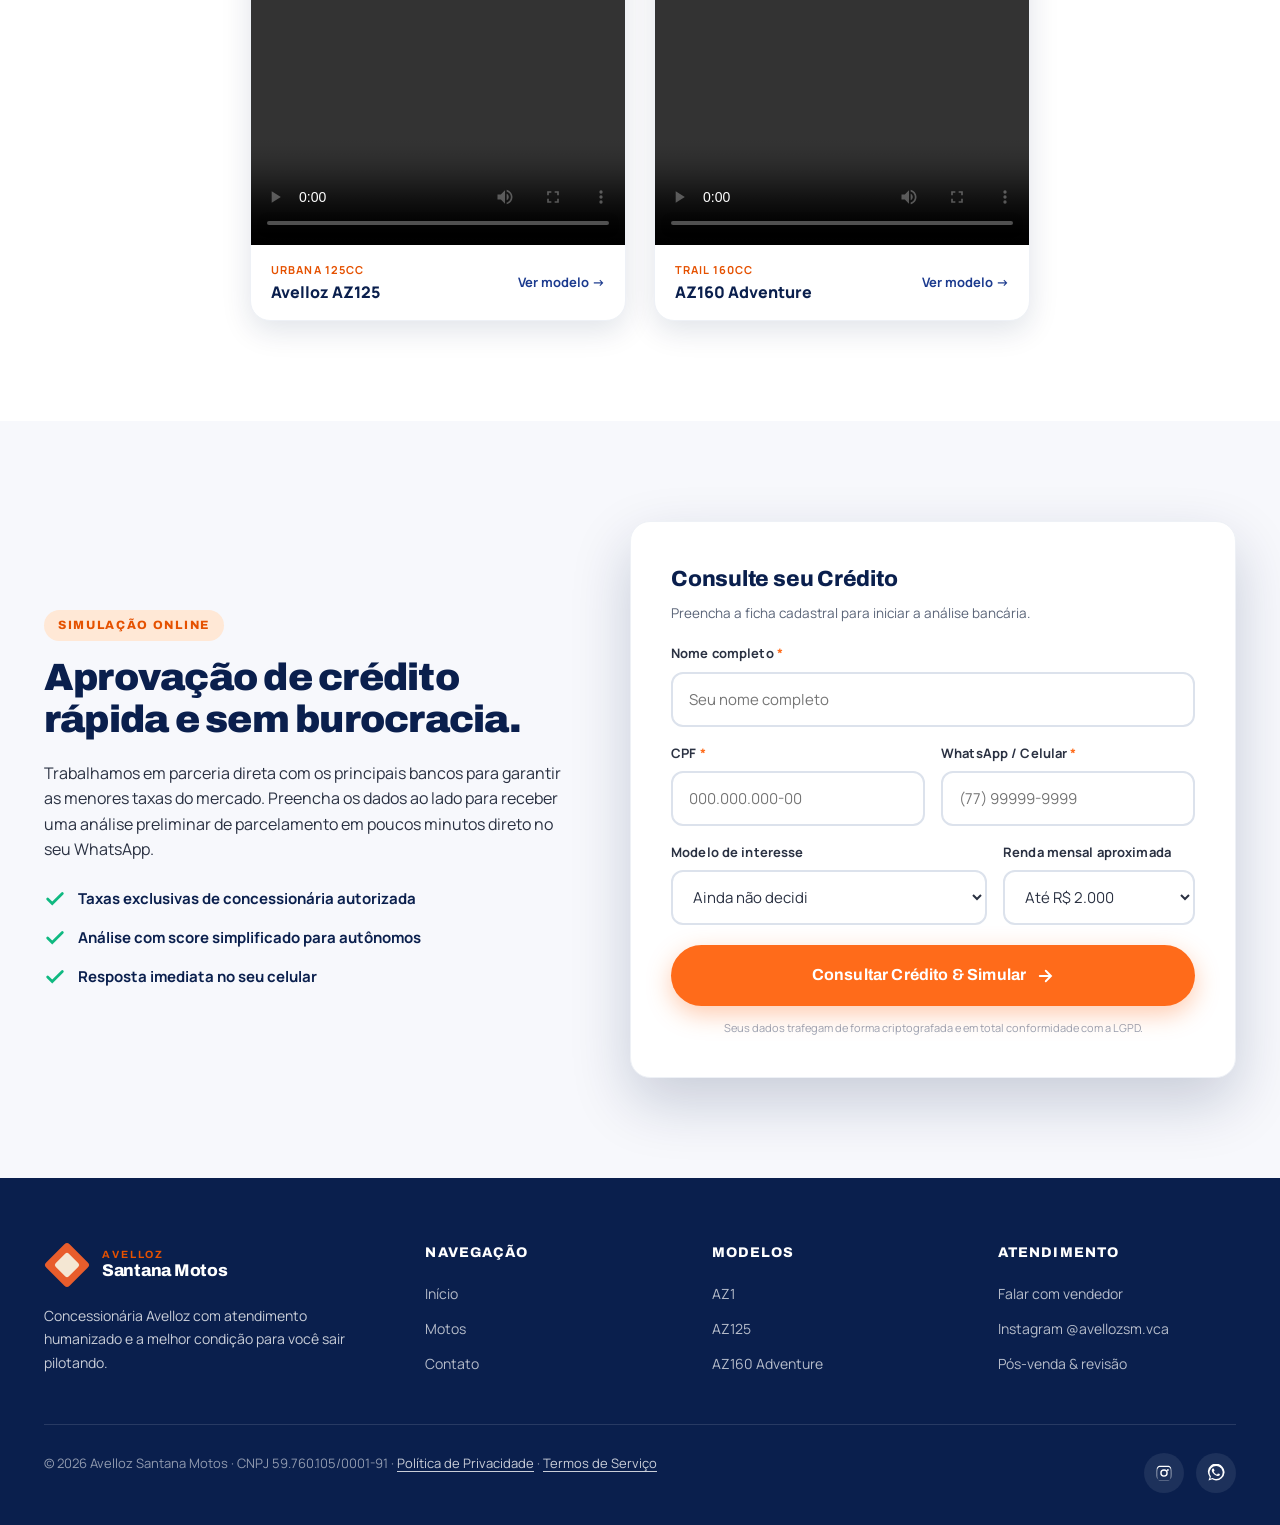
==== commit ccfcb1b4: "feat(hero): visual premium — backdrop AZ160, chips flutuantes, glows, scroll indicator - Background " ====
--- a/index.html
+++ b/index.html
@@ -196,12 +196,21 @@
       </div>
 
       <div class="hero-visual">
+        <span class="hero-backdrop" aria-hidden="true">AZ160</span>
         <div class="showcase">
           <span class="badge">Destaque · AZ160 Adventure</span>
           <img src="img/motos/az160-azul.webp" alt="Avelloz AZ160 Adventure 0km azul — trail 160cc com para-brisa, protetor de motor e pneus mistos, disponível na concessionária Avelloz Santana Motos na Bahia" class="moto-img" fetchpriority="high" />
-        </div>
-      </div>
-    </div>
+          <span class="floating-chip chip-tl"><strong>162</strong>cc</span>
+          <span class="floating-chip chip-tr"><strong>12,3</strong>cv</span>
+          <span class="floating-chip chip-br">TRAIL <strong>ADVENTURE</strong></span>
+        </div>
+      </div>
+    </div>
+
+    <a href="#modelos" class="scroll-indicator" aria-label="Rolar para os modelos">
+      <span>Explore</span>
+      <svg width="14" height="18" viewBox="0 0 14 18" fill="none" stroke="currentColor" stroke-width="2" stroke-linecap="round" stroke-linejoin="round"><path d="M7 2v14M2 11l5 5 5-5"/></svg>
+    </a>
   </section>
 
   <!-- ============== Marquee strip ============== -->
--- a/styles.css
+++ b/styles.css
@@ -1742,6 +1742,221 @@
 }
 .benefit-list li svg {
   flex-shrink: 0;
+}
+
+/* ============================================================
+   HERO REDESIGN — atmosfera premium
+   grid pattern, glows maiores, backdrop "AZ160", chips flutuantes,
+   showcase com aura laranja, scroll indicator, stats refinados
+   ============================================================ */
+
+/* Grid pattern sobre o hero */
+.hero {
+  position: relative;
+  padding: 100px 0 140px;
+  background:
+    radial-gradient(1100px 700px at 88% 18%, rgba(255, 107, 26, 0.28), transparent 60%),
+    radial-gradient(900px 800px at 8% 82%, rgba(59, 107, 224, 0.30), transparent 60%),
+    linear-gradient(135deg, #06153A 0%, #102B6A 45%, #0A1F4D 100%);
+}
+.hero::before {
+  content: '';
+  position: absolute;
+  inset: 0;
+  background-image:
+    linear-gradient(rgba(255, 255, 255, 0.045) 1px, transparent 1px),
+    linear-gradient(90deg, rgba(255, 255, 255, 0.045) 1px, transparent 1px);
+  background-size: 48px 48px;
+  -webkit-mask-image: radial-gradient(ellipse at center, black 30%, transparent 85%);
+  mask-image: radial-gradient(ellipse at center, black 30%, transparent 85%);
+  pointer-events: none;
+  z-index: 1;
+  opacity: 0.9;
+}
+.hero::after {
+  content: '';
+  position: absolute;
+  top: -20%; bottom: -20%; left: 46%;
+  width: 1.5px;
+  background: linear-gradient(180deg, transparent 5%, rgba(255, 107, 26, 0.45) 50%, transparent 95%);
+  transform: rotate(7deg);
+  pointer-events: none;
+  z-index: 1;
+  filter: blur(0.5px);
+}
+.hero .container { position: relative; z-index: 2; }
+
+/* Coluna visual — atmosfera premium */
+.hero-visual {
+  position: relative;
+  min-height: 520px;
+}
+
+/* Backdrop text gigante "AZ160" atrás do showcase */
+.hero-backdrop {
+  position: absolute;
+  top: 50%;
+  left: 50%;
+  transform: translate(-50%, -55%);
+  font-family: var(--font-display);
+  font-size: clamp(160px, 22vw, 300px);
+  font-weight: 900;
+  letter-spacing: -0.06em;
+  line-height: 0.9;
+  color: transparent;
+  -webkit-text-stroke: 1.5px rgba(255, 255, 255, 0.09);
+  text-stroke: 1.5px rgba(255, 255, 255, 0.09);
+  pointer-events: none;
+  z-index: 0;
+  user-select: none;
+  white-space: nowrap;
+}
+
+/* Showcase aprimorado: aura laranja em torno da moto */
+.hero-visual .showcase {
+  position: relative;
+  z-index: 2;
+  background:
+    radial-gradient(ellipse 80% 70% at 50% 55%, rgba(255, 107, 26, 0.12) 0%, transparent 70%),
+    linear-gradient(160deg, #FFFFFF 0%, #E7EDFA 100%);
+  box-shadow:
+    0 40px 100px rgba(0, 0, 0, 0.42),
+    0 12px 40px rgba(255, 107, 26, 0.22),
+    inset 0 1px 0 rgba(255, 255, 255, 0.9);
+  transform: translateZ(0);
+}
+.hero-visual .showcase::before {
+  content: '';
+  position: absolute;
+  inset: -1px;
+  border-radius: inherit;
+  padding: 1px;
+  background: linear-gradient(135deg, rgba(255, 107, 26, 0.35), rgba(255, 255, 255, 0.05) 40%, rgba(59, 107, 224, 0.25));
+  -webkit-mask: linear-gradient(#000 0 0) content-box, linear-gradient(#000 0 0);
+  -webkit-mask-composite: xor;
+          mask-composite: exclude;
+  pointer-events: none;
+  z-index: 1;
+}
+
+/* Bike float suave */
+@keyframes bikeFloat {
+  0%, 100% { transform: translateY(0); }
+  50% { transform: translateY(-8px); }
+}
+.hero-visual .moto-img {
+  animation: bikeFloat 4.6s ease-in-out infinite;
+  will-change: transform;
+}
+@media (prefers-reduced-motion: reduce) {
+  .hero-visual .moto-img { animation: none; }
+}
+
+/* Chips flutuantes com specs */
+.floating-chip {
+  position: absolute;
+  z-index: 4;
+  padding: 10px 14px;
+  border-radius: 12px;
+  background: rgba(10, 31, 77, 0.92);
+  border: 1px solid rgba(255, 107, 26, 0.35);
+  color: #fff;
+  font-family: var(--font-heading);
+  font-size: 11px;
+  font-weight: 700;
+  letter-spacing: 0.12em;
+  text-transform: uppercase;
+  line-height: 1.1;
+  backdrop-filter: blur(6px);
+  -webkit-backdrop-filter: blur(6px);
+  box-shadow: 0 10px 24px rgba(0, 0, 0, 0.3);
+  white-space: nowrap;
+  animation: chipFloat 5s ease-in-out infinite;
+}
+.floating-chip strong {
+  display: block;
+  font-family: var(--font-display);
+  font-size: 20px;
+  font-weight: 900;
+  letter-spacing: -0.02em;
+  color: var(--orange-400);
+  line-height: 1;
+  margin-bottom: 2px;
+}
+.floating-chip.chip-tl { top: 8%; left: 12px; animation-delay: 0s; }
+.floating-chip.chip-tr { top: 14%; right: 12px; animation-delay: 1.2s; }
+.floating-chip.chip-br {
+  bottom: 12%;
+  left: 12px;
+  background: linear-gradient(135deg, var(--orange-500), var(--orange-600));
+  border-color: transparent;
+  color: #fff;
+  animation-delay: 2.4s;
+}
+.floating-chip.chip-br strong {
+  color: #fff;
+  font-size: 14px;
+  display: inline;
+  margin: 0;
+}
+@keyframes chipFloat {
+  0%, 100% { transform: translateY(0); }
+  50% { transform: translateY(-6px); }
+}
+@media (prefers-reduced-motion: reduce) {
+  .floating-chip { animation: none; }
+}
+
+/* Hero stats refinados — barra laranja + hover */
+.hero-stats {
+  gap: 28px;
+}
+.hero-stats .stat {
+  padding-left: 16px;
+  border-left: 2px solid rgba(255, 107, 26, 0.35);
+  transition: border-color 0.22s var(--ease), transform 0.22s var(--ease);
+}
+.hero-stats .stat:hover {
+  border-left-color: var(--orange-500);
+  transform: translateX(3px);
+}
+
+/* Scroll indicator no fim do hero */
+.scroll-indicator {
+  position: absolute;
+  bottom: 26px;
+  left: 50%;
+  transform: translateX(-50%);
+  z-index: 3;
+  display: inline-flex;
+  flex-direction: column;
+  align-items: center;
+  gap: 8px;
+  color: rgba(255, 255, 255, 0.55);
+  font-family: var(--font-heading);
+  font-size: 10px;
+  font-weight: 800;
+  letter-spacing: 0.24em;
+  text-transform: uppercase;
+  text-decoration: none;
+  transition: color 0.2s var(--ease);
+}
+.scroll-indicator:hover { color: var(--orange-400); }
+.scroll-indicator svg {
+  animation: scrollBounce 1.8s ease-in-out infinite;
+  color: var(--orange-500);
+}
+@keyframes scrollBounce {
+  0%, 100% { transform: translateY(0); opacity: 0.5; }
+  50% { transform: translateY(6px); opacity: 1; }
+}
+@media (prefers-reduced-motion: reduce) {
+  .scroll-indicator svg { animation: none; }
+}
+@media (max-width: 720px) {
+  .scroll-indicator { display: none; }
+  .hero-backdrop { font-size: clamp(120px, 30vw, 200px); opacity: 0.6; }
+  .floating-chip { display: none; }
 }
 
 /* =========== Responsive =========== */
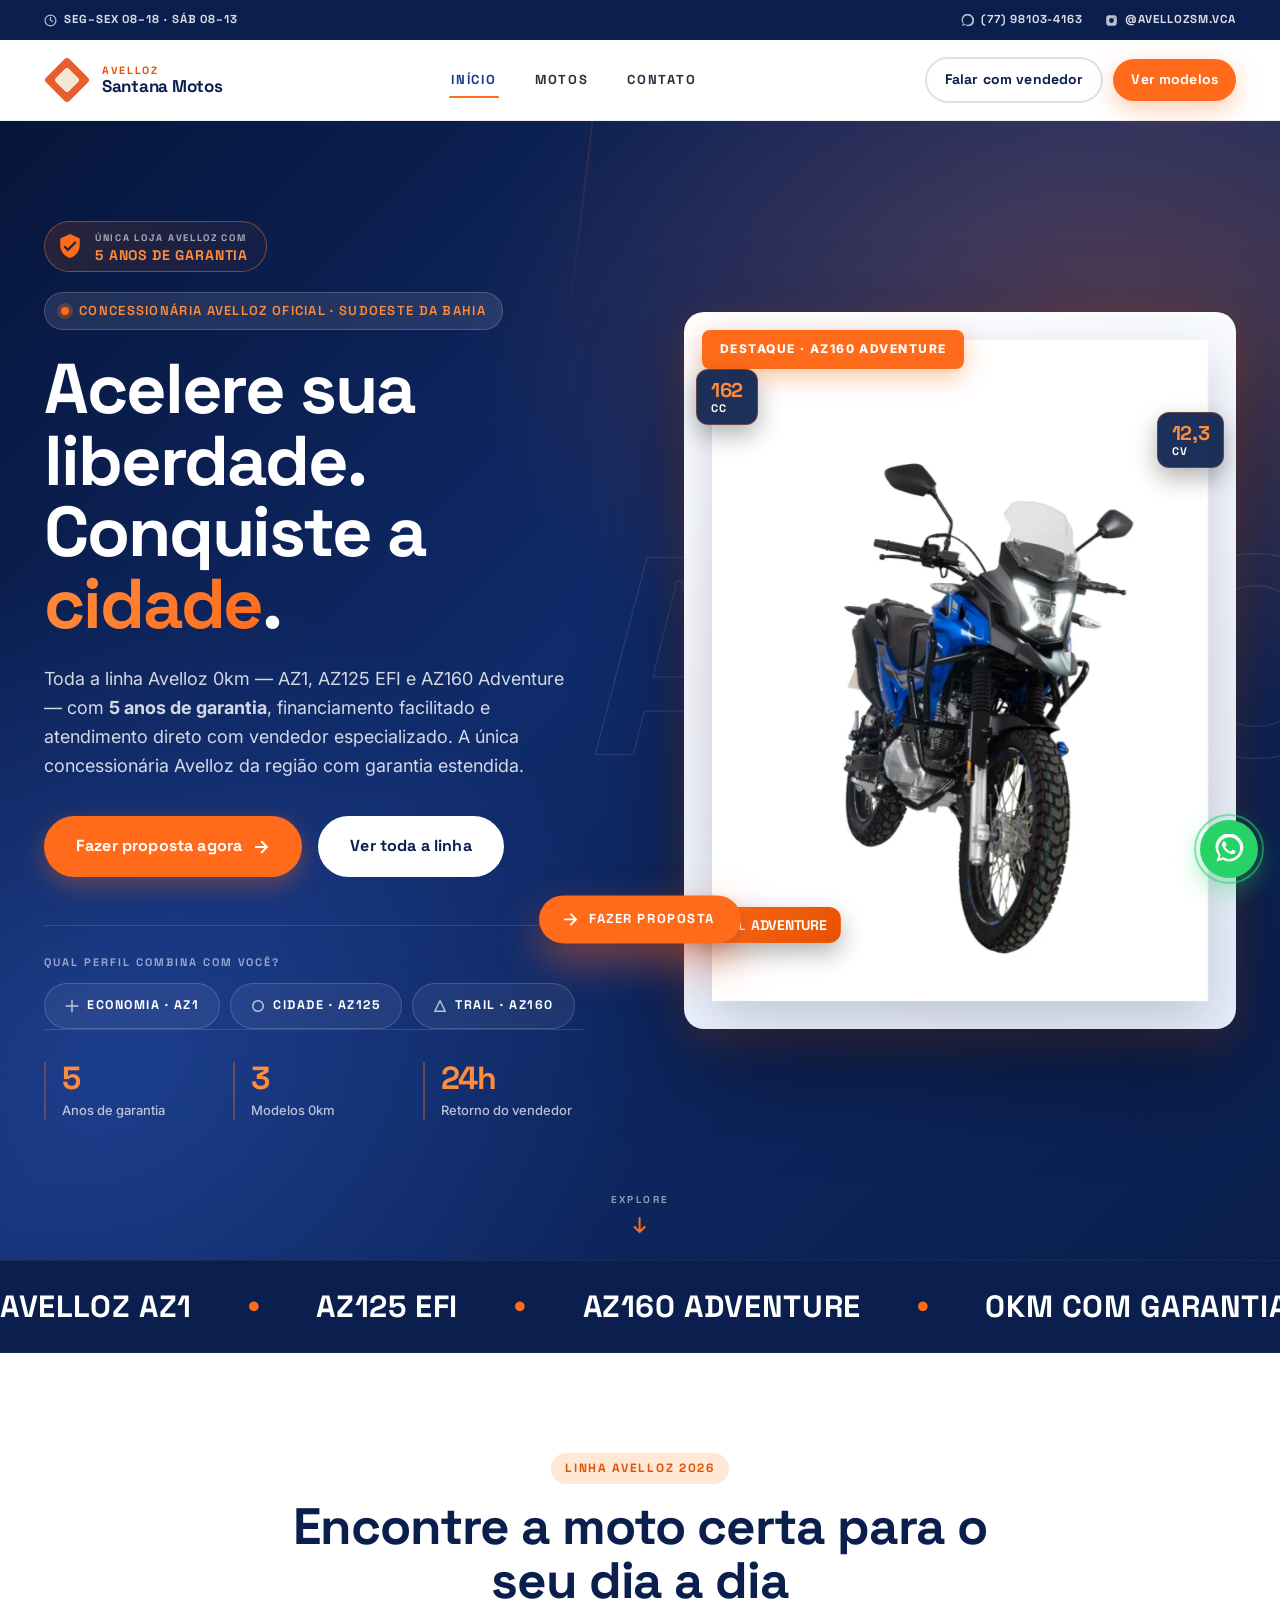
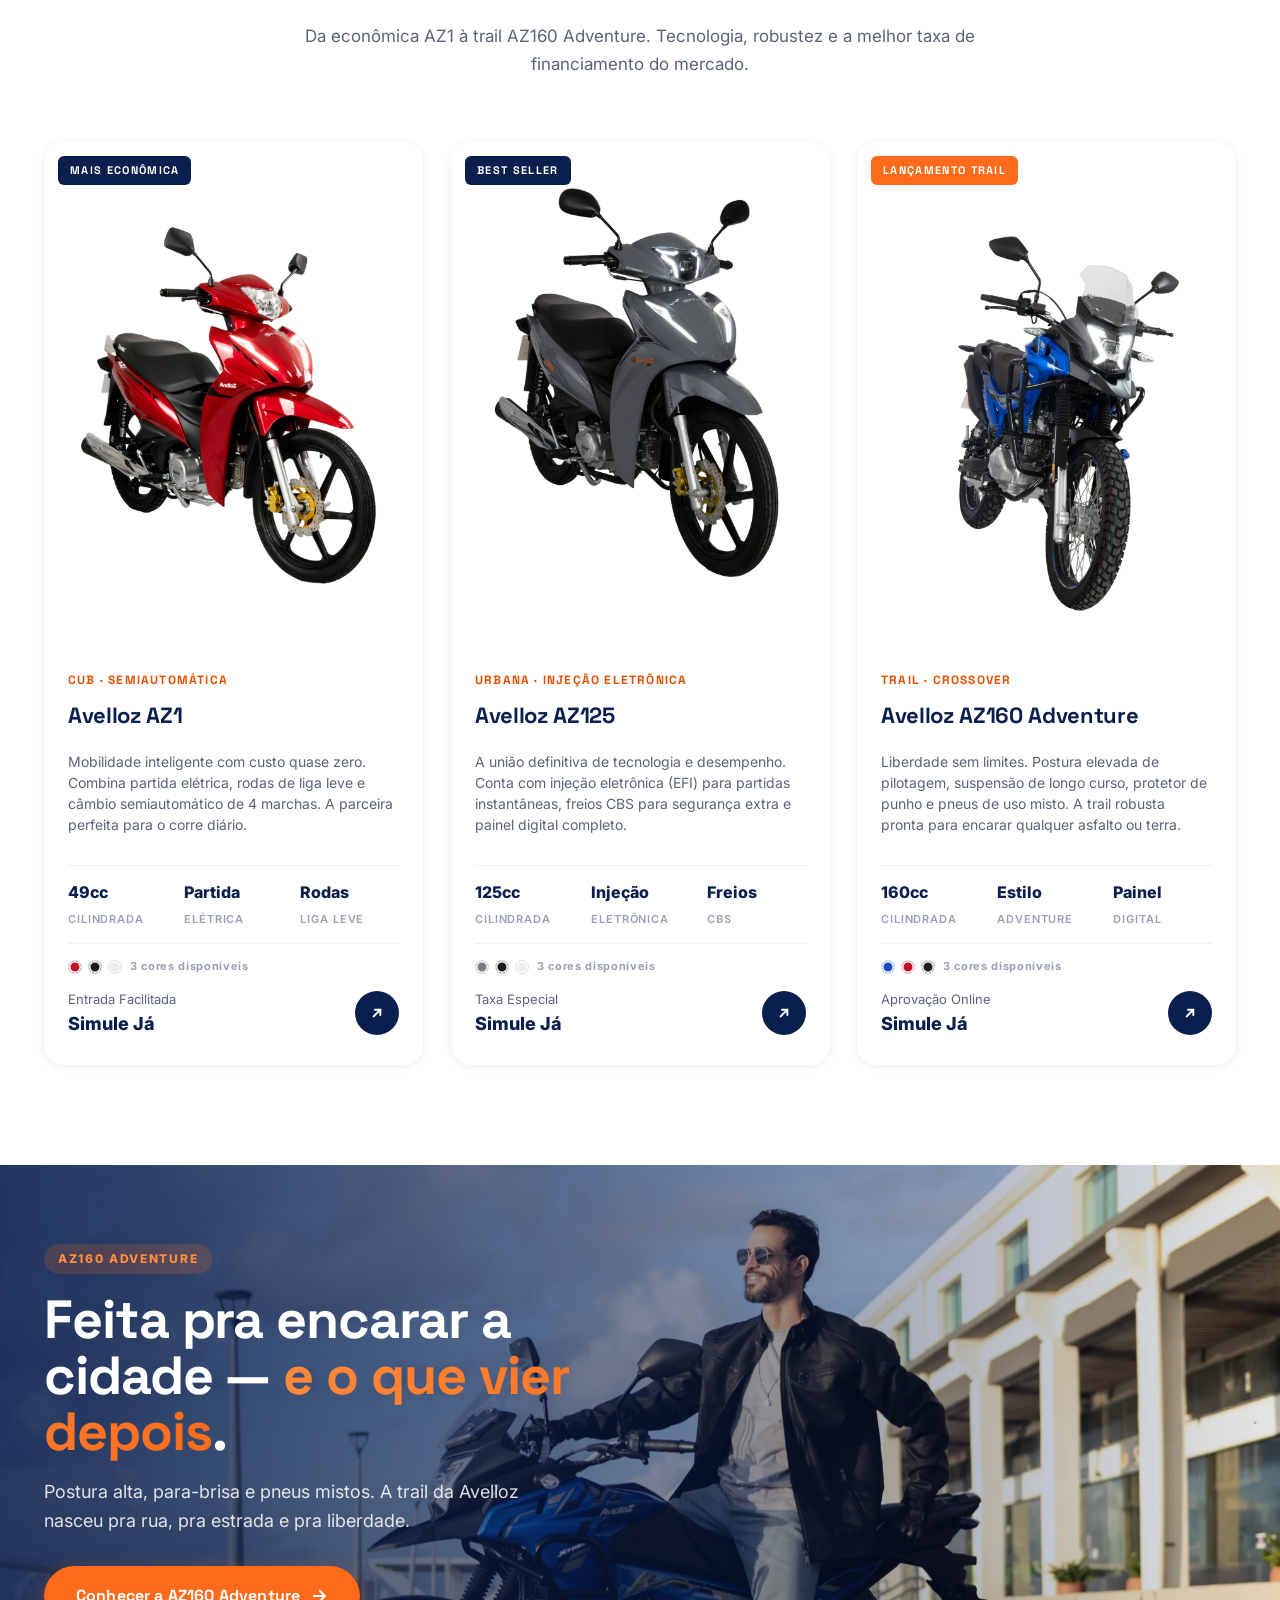
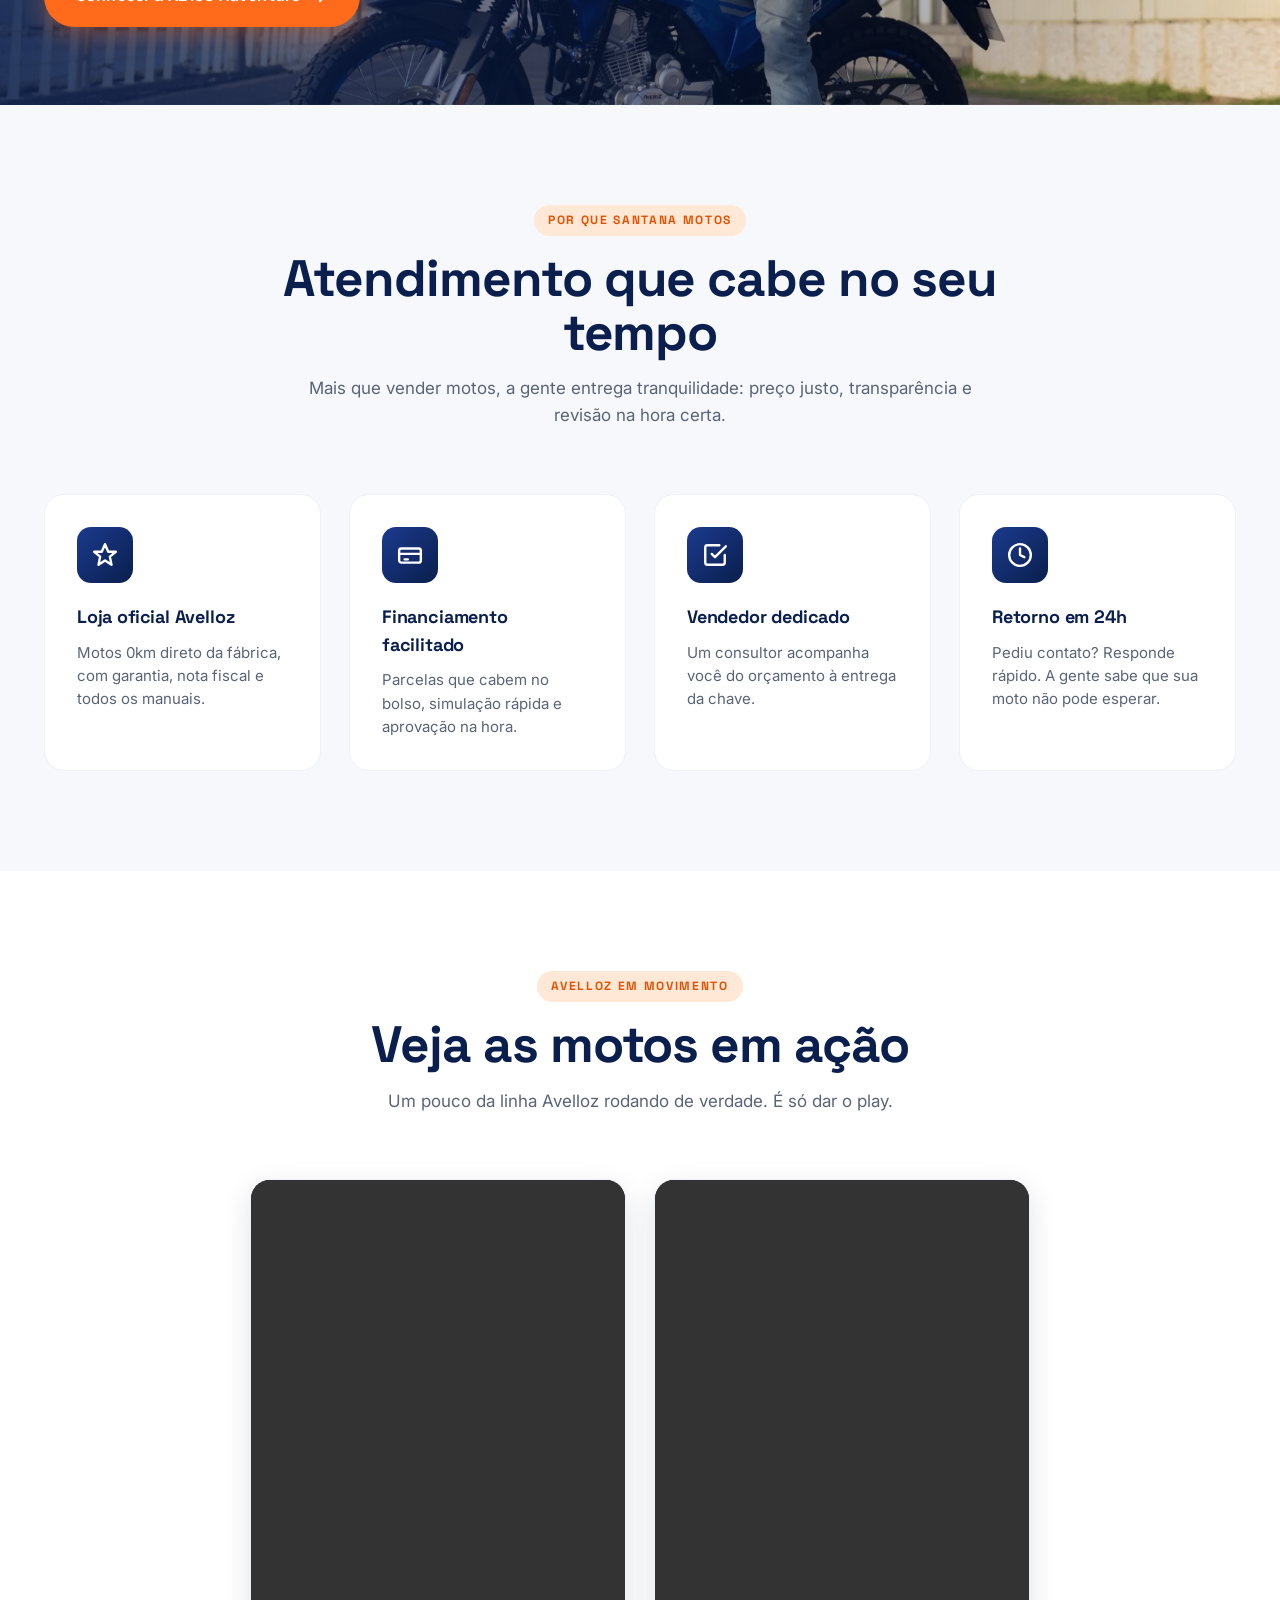
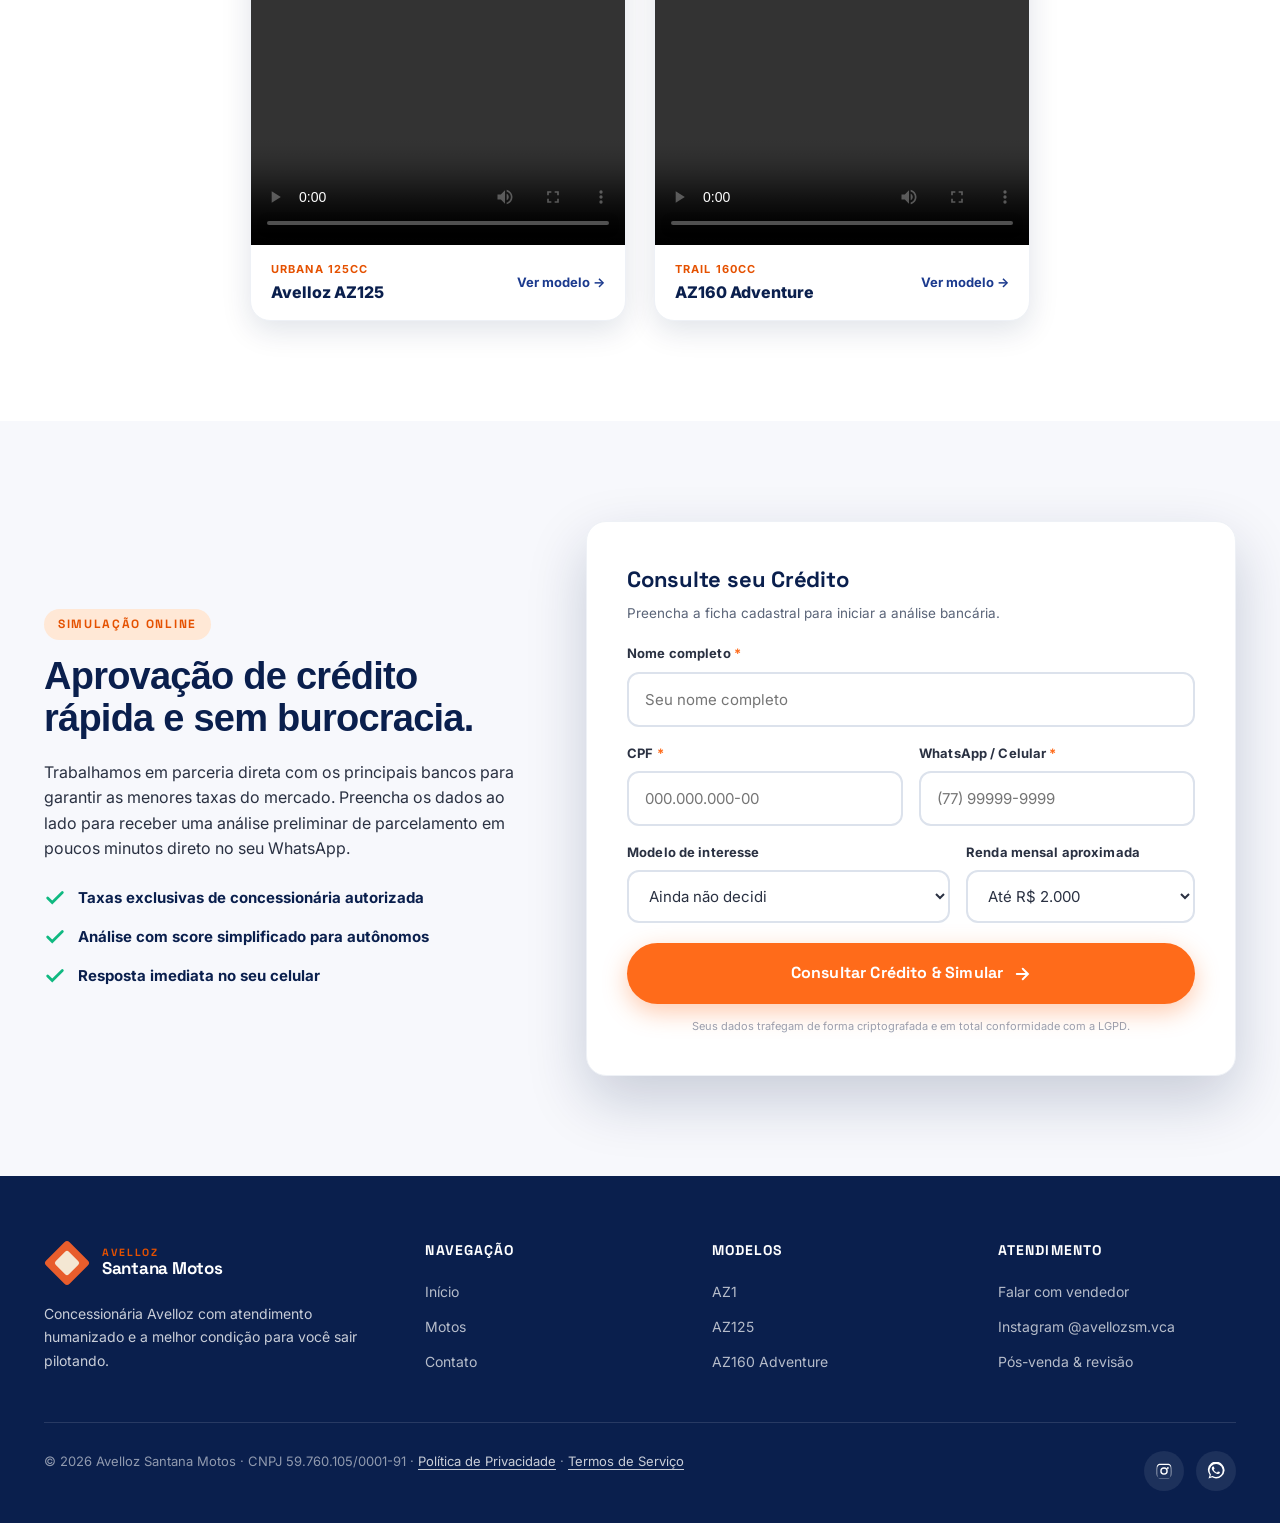
==== commit 8b052b7a: "refactor(typography): substitui Archivo Black por Space Grotesk + Inter Archivo Black estava dando f" ====
--- a/index.html
+++ b/index.html
@@ -35,7 +35,7 @@
   <link rel="preload" as="image" href="img/motos/az160-azul.webp" fetchpriority="high" />
   <link rel="preconnect" href="https://fonts.googleapis.com">
   <link rel="preconnect" href="https://fonts.gstatic.com" crossorigin>
-  <link href="https://fonts.googleapis.com/css2?family=Archivo:wght@600;700;800;900&family=Archivo+Black&family=Manrope:wght@400;500;600;700;800&display=swap" rel="stylesheet">
+  <link href="https://fonts.googleapis.com/css2?family=Inter:wght@400;500;600;700;800&family=Space+Grotesk:wght@500;600;700&display=swap" rel="stylesheet">
   <link rel="stylesheet" href="styles.css" />
   <script src="script.js" defer></script>
 
--- a/styles.css
+++ b/styles.css
@@ -27,10 +27,10 @@
   --gray-800: #2A3142;
   --black: #0B0F1A;
 
-  /* Tipografia — squared & striking */
-  --font-body: 'Manrope', 'Inter', system-ui, -apple-system, BlinkMacSystemFont, 'Segoe UI', sans-serif;
-  --font-heading: 'Archivo', 'Manrope', system-ui, sans-serif;
-  --font-display: 'Archivo Black', 'Archivo', 'Manrope', sans-serif;
+  /* Tipografia — refinada e premium (Space Grotesk + Inter) */
+  --font-body: 'Inter', system-ui, -apple-system, BlinkMacSystemFont, 'Segoe UI', sans-serif;
+  --font-heading: 'Space Grotesk', 'Inter', system-ui, sans-serif;
+  --font-display: 'Space Grotesk', 'Inter', system-ui, sans-serif;
 
   /* Espaçamento */
   --container: 1240px;
@@ -75,7 +75,23 @@
 .lifestyle-banner h2, .section-header h2,
 .hero-stats .stat strong {
   font-family: var(--font-display);
-  letter-spacing: -0.028em;
+  letter-spacing: -0.038em;
+}
+
+/* Space Grotesk max weight é 700 — reduzir os 900s pra 700 nos displays */
+.hero h1, .page-hero h1, .section-header h2,
+.lifestyle-banner h2, .cta-banner h3,
+.hero-stats .stat strong,
+.hero-backdrop, .marquee-row,
+.moto-card h3, .model-strip h3,
+.feature h3, .contact-info h2, .form-card h3 {
+  font-weight: 700;
+}
+
+/* Hero backdrop AZ160 — Space Grotesk 700 stroke fica mais elegante que outline chunky */
+.hero-backdrop {
+  letter-spacing: -0.08em;
+  -webkit-text-stroke-width: 1.2px;
 }
 img { display: block; max-width: 100%; height: auto; }
 a { color: inherit; text-decoration: none; }
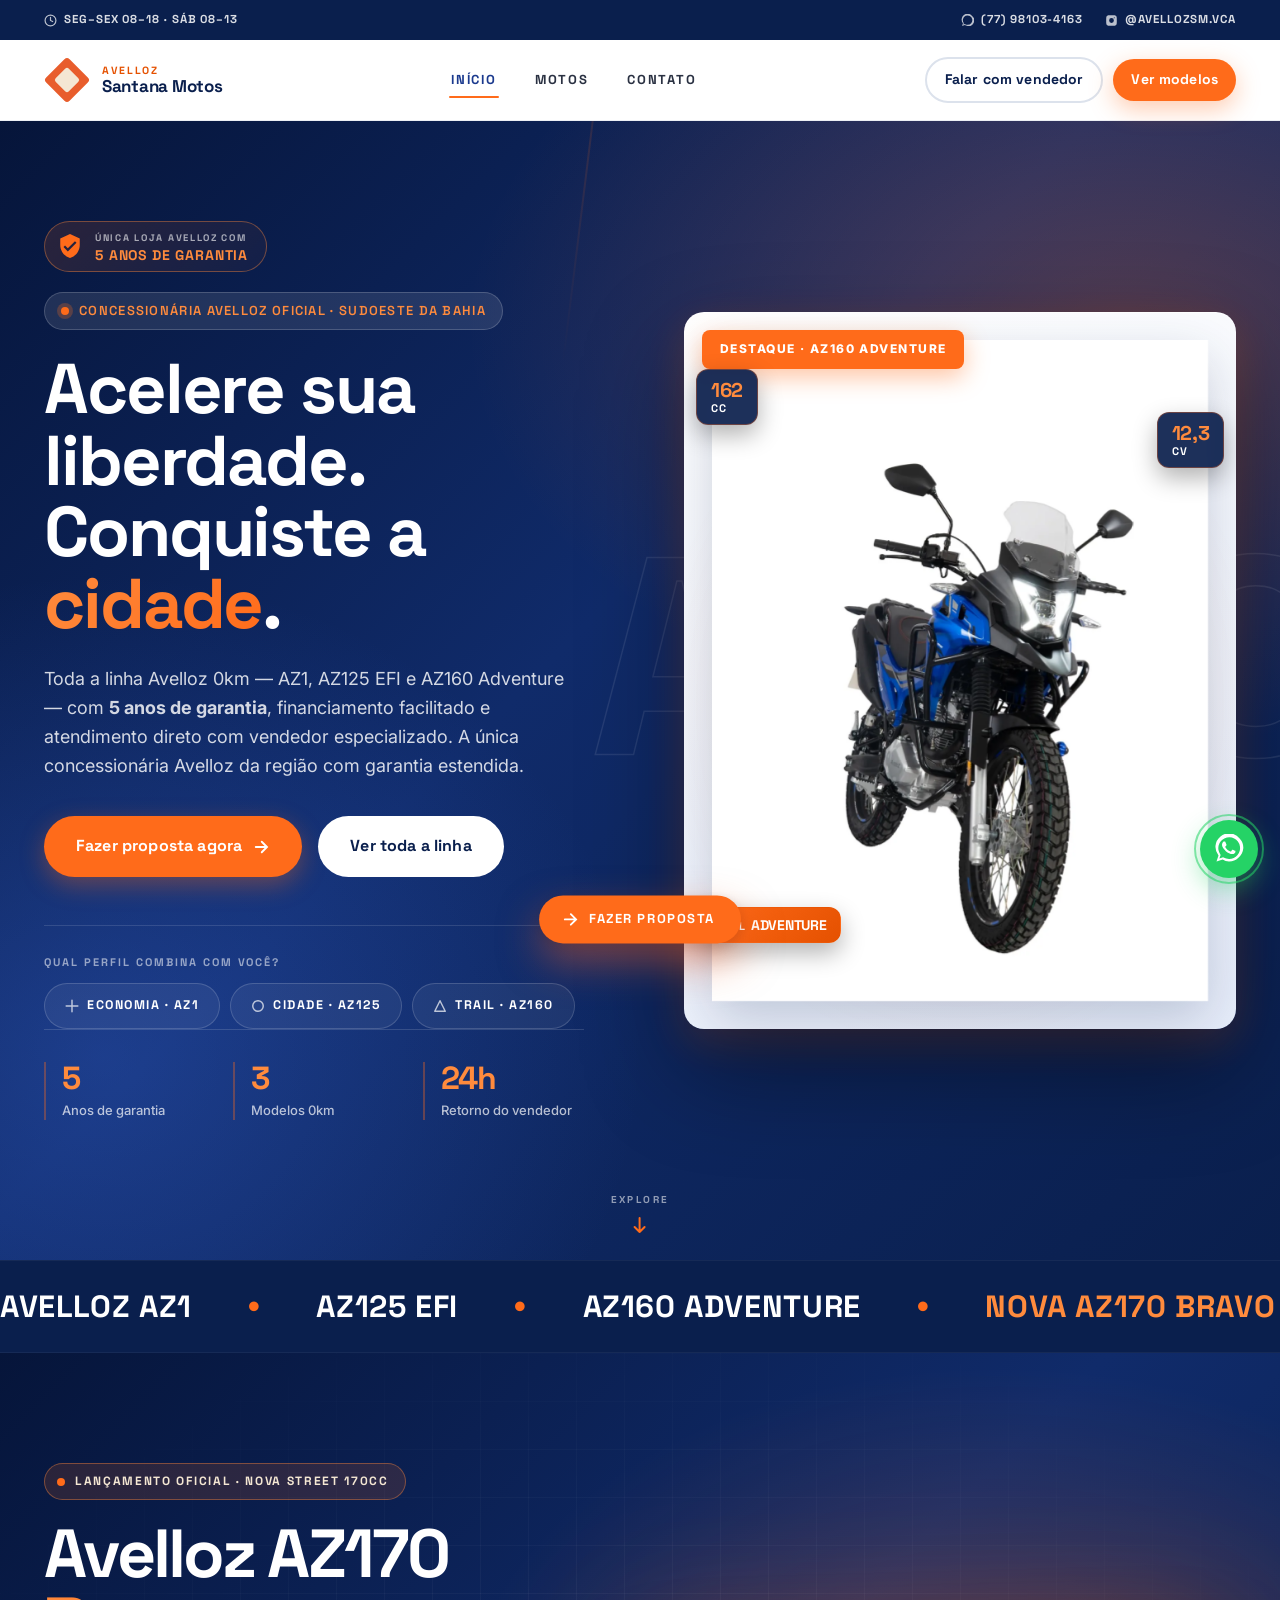
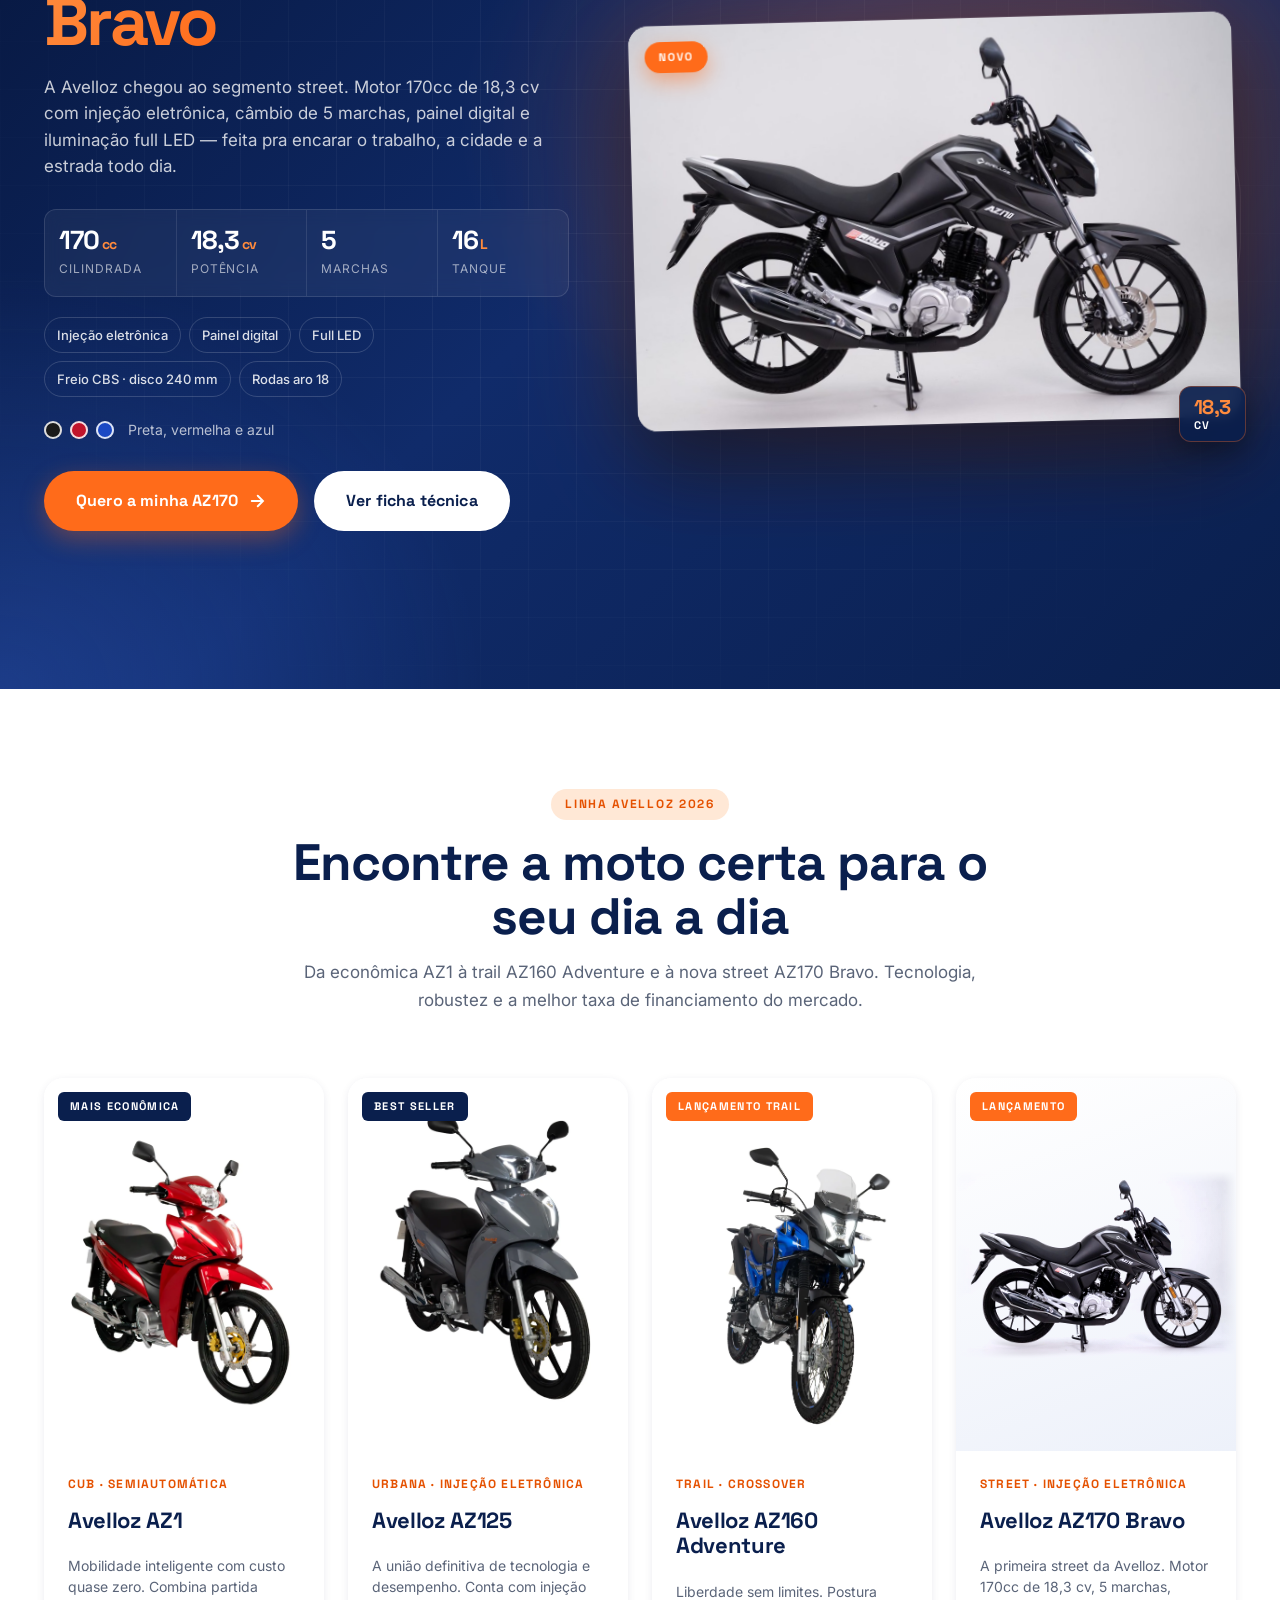
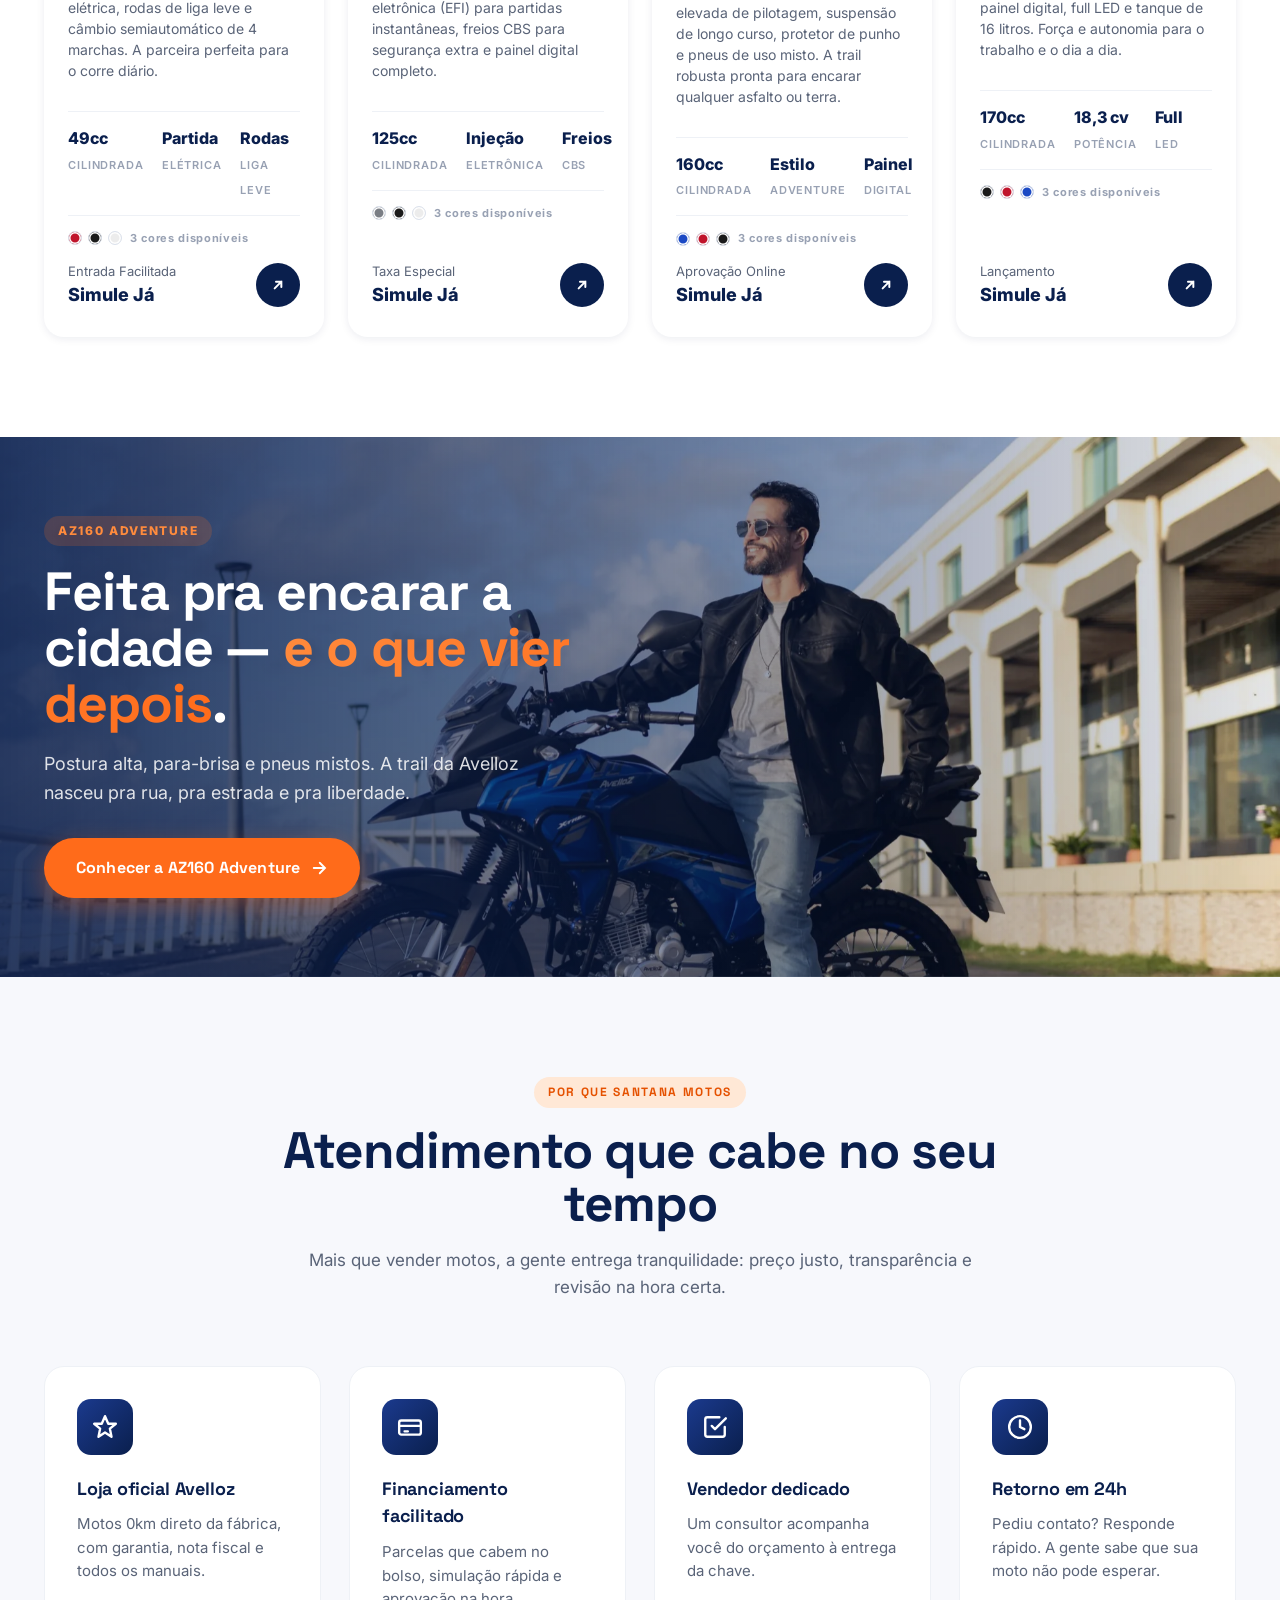
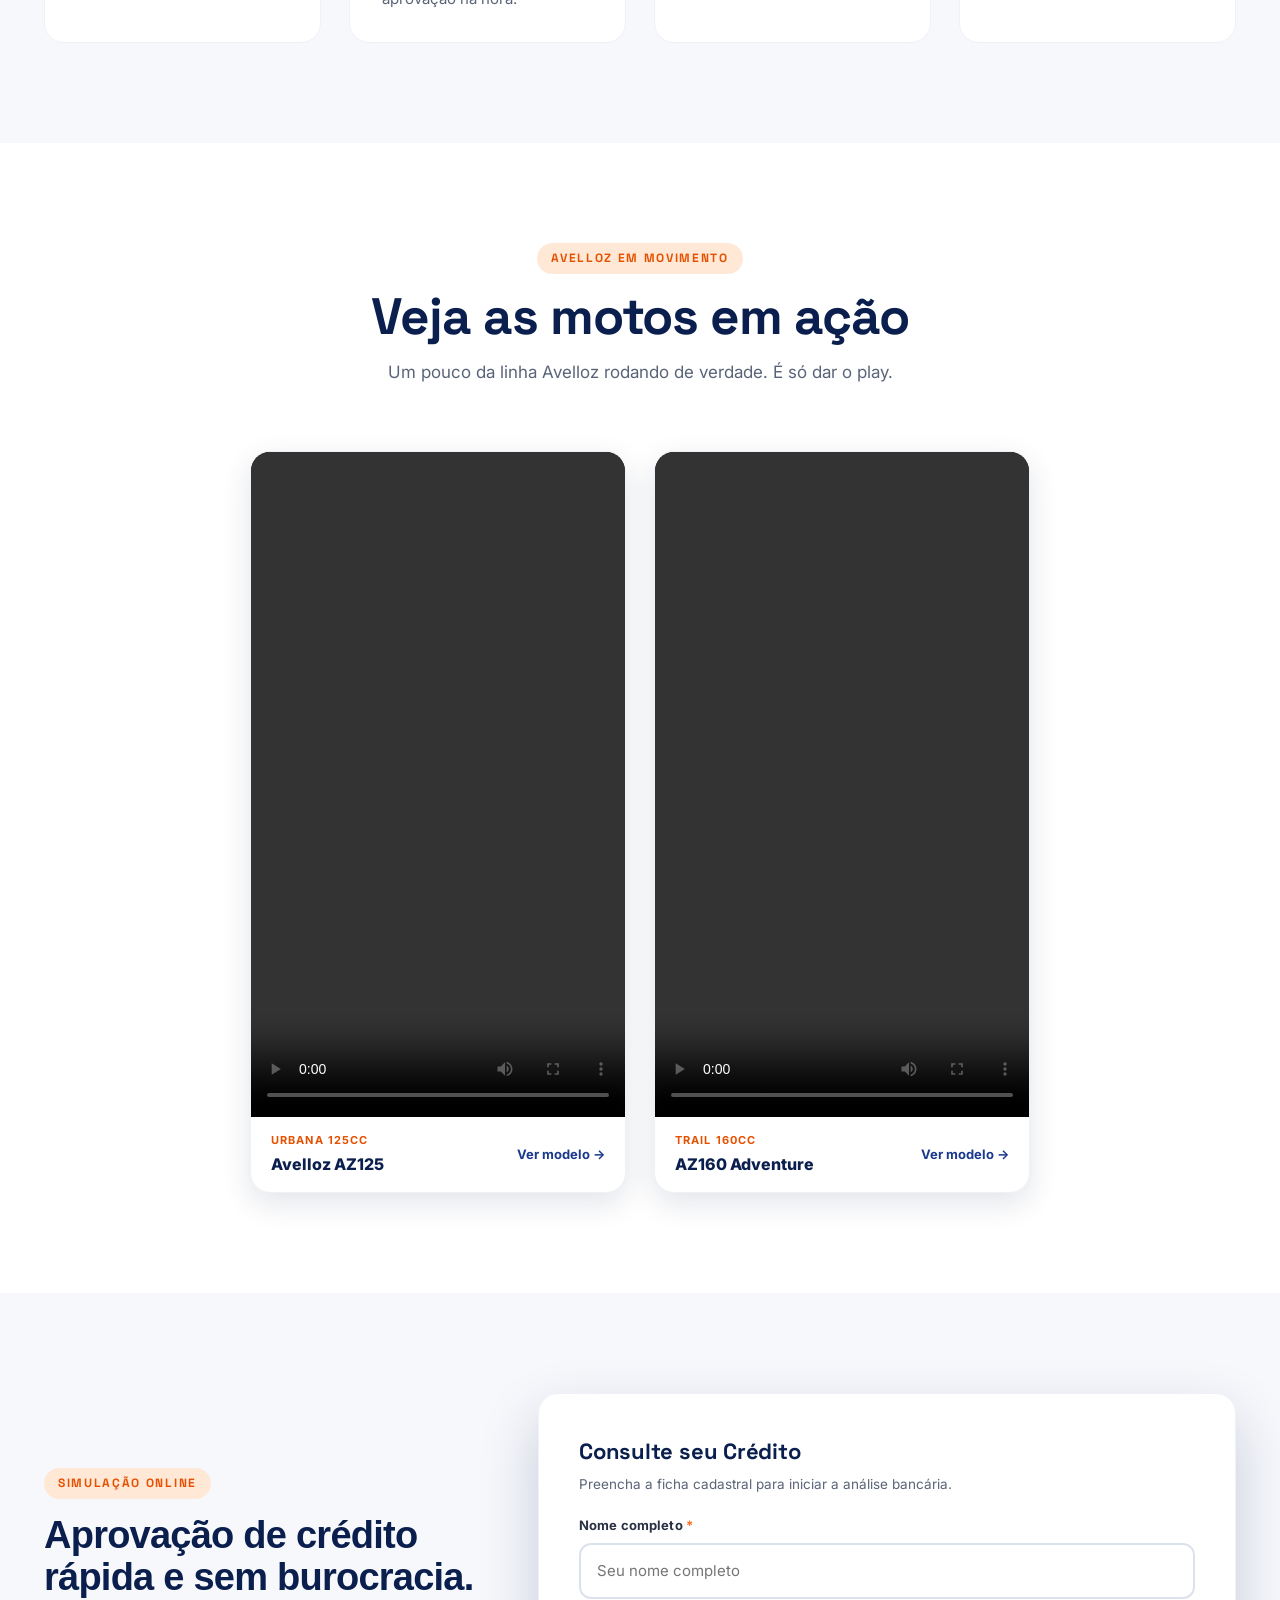
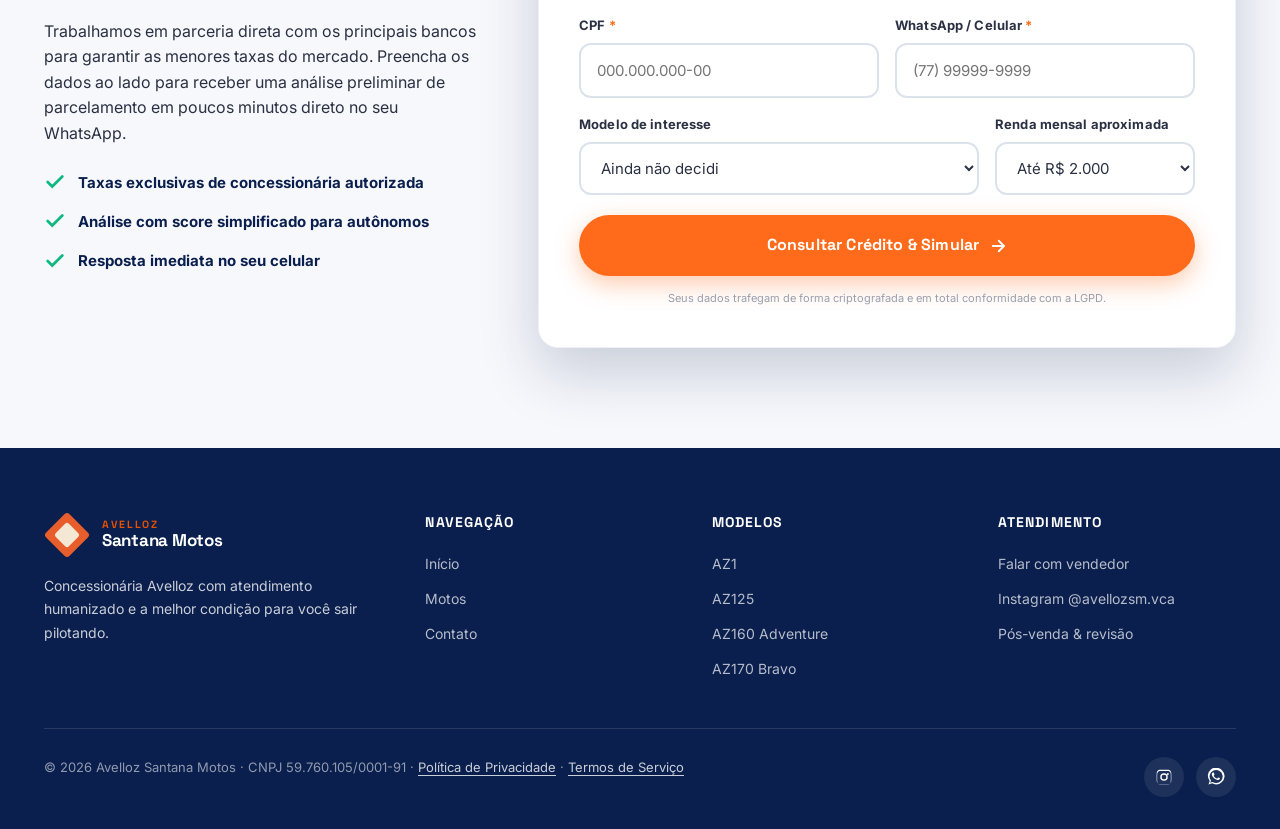
==== commit b8606763: "feat(az170): lançamento da AZ170 Bravo no site - Seção de lançamento na home, card na grade de model" ====
--- a/index.html
+++ b/index.html
@@ -4,8 +4,8 @@
   <meta charset="UTF-8" />
   <meta name="viewport" content="width=device-width, initial-scale=1.0" />
   <title>Avelloz Santana Motos · Concessionária Oficial com 5 Anos de Garantia — Bahia</title>
-  <meta name="description" content="Única concessionária Avelloz no Sudoeste da Bahia com 5 anos de garantia. Motos AZ1, AZ125 EFI e AZ160 Adventure 0km. Financiamento facilitado, atendimento direto com vendedor especializado." />
-  <meta name="keywords" content="Avelloz, concessionária Avelloz, Avelloz Bahia, motos Avelloz Bahia, Santana Motos, AZ1, AZ125, AZ160 Adventure, moto 0km Bahia, financiamento moto Bahia, moto trail Bahia, concessionária de moto Sudoeste da Bahia, moto cub 49cc, moto urbana 125 EFI" />
+  <meta name="description" content="Única concessionária Avelloz no Sudoeste da Bahia com 5 anos de garantia. Motos AZ1, AZ125 EFI, AZ160 Adventure e o lançamento AZ170 Bravo 0km. Financiamento facilitado, atendimento direto com vendedor especializado." />
+  <meta name="keywords" content="Avelloz, concessionária Avelloz, Avelloz Bahia, motos Avelloz Bahia, Santana Motos, AZ1, AZ125, AZ160 Adventure, moto 0km Bahia, financiamento moto Bahia, moto trail Bahia, concessionária de moto Sudoeste da Bahia, moto cub 49cc, moto urbana 125 EFI, AZ170 Bravo, Avelloz AZ170, moto street 170cc" />
   <meta name="robots" content="index,follow,max-image-preview:large,max-snippet:-1,max-video-preview:-1" />
   <meta name="author" content="Avelloz Santana Motos" />
   <meta name="theme-color" content="#0A1F4D" />
@@ -49,7 +49,7 @@
         "@id": "https://www.avellozsantanamotos.com.br/#dealer",
         "name": "Avelloz Santana Motos",
         "alternateName": ["Santana Motos", "Avelloz - Santana Motos"],
-        "description": "Única concessionária Avelloz no Sudoeste da Bahia com 5 anos de garantia. Motos AZ1, AZ125 EFI e AZ160 Adventure 0km. Financiamento facilitado e atendimento com vendedor especializado.",
+        "description": "Única concessionária Avelloz no Sudoeste da Bahia com 5 anos de garantia. Motos AZ1, AZ125 EFI, AZ160 Adventure e o lançamento AZ170 Bravo 0km. Financiamento facilitado e atendimento com vendedor especializado.",
         "url": "https://www.avellozsantanamotos.com.br/",
         "telephone": "+55-77-98103-4163",
         "email": "avellozsm.vca@gmail.com",
@@ -71,7 +71,8 @@
         "makesOffer": [
           { "@type": "Offer", "warranty": { "@type": "WarrantyPromise", "durationOfWarranty": { "@type": "QuantitativeValue", "value": 5, "unitCode": "ANN" } }, "itemOffered": { "@type": "Motorcycle", "name": "Avelloz AZ1", "brand": {"@type":"Brand","name":"Avelloz"}, "vehicleEngine": {"@type":"EngineSpecification","engineDisplacement":"49 cc"} } },
           { "@type": "Offer", "warranty": { "@type": "WarrantyPromise", "durationOfWarranty": { "@type": "QuantitativeValue", "value": 5, "unitCode": "ANN" } }, "itemOffered": { "@type": "Motorcycle", "name": "Avelloz AZ125", "brand": {"@type":"Brand","name":"Avelloz"}, "vehicleEngine": {"@type":"EngineSpecification","engineDisplacement":"123.67 cc"} } },
-          { "@type": "Offer", "warranty": { "@type": "WarrantyPromise", "durationOfWarranty": { "@type": "QuantitativeValue", "value": 5, "unitCode": "ANN" } }, "itemOffered": { "@type": "Motorcycle", "name": "Avelloz AZ160 Adventure", "brand": {"@type":"Brand","name":"Avelloz"}, "vehicleEngine": {"@type":"EngineSpecification","engineDisplacement":"161.9 cc"} } }
+          { "@type": "Offer", "warranty": { "@type": "WarrantyPromise", "durationOfWarranty": { "@type": "QuantitativeValue", "value": 5, "unitCode": "ANN" } }, "itemOffered": { "@type": "Motorcycle", "name": "Avelloz AZ160 Adventure", "brand": {"@type":"Brand","name":"Avelloz"}, "vehicleEngine": {"@type":"EngineSpecification","engineDisplacement":"161.9 cc"} } },
+          { "@type": "Offer", "itemOffered": { "@type": "Motorcycle", "name": "Avelloz AZ170 Bravo", "brand": {"@type":"Brand","name":"Avelloz"}, "vehicleEngine": {"@type":"EngineSpecification","engineDisplacement":"170 cc"} } }
         ]
       },
       {
@@ -220,6 +221,7 @@
         <span>Avelloz AZ1</span><span class="sep">●</span>
         <span>AZ125 EFI</span><span class="sep">●</span>
         <span>AZ160 Adventure</span><span class="sep">●</span>
+        <span style="color:var(--orange-400)">Nova AZ170 Bravo</span><span class="sep">●</span>
         <span>0KM com garantia</span><span class="sep">●</span>
         <span>Financiamento facilitado</span><span class="sep">●</span>
         <span>Test ride disponível</span><span class="sep">●</span>
@@ -229,10 +231,61 @@
         <span>Avelloz AZ1</span><span class="sep">●</span>
         <span>AZ125 EFI</span><span class="sep">●</span>
         <span>AZ160 Adventure</span><span class="sep">●</span>
+        <span style="color:var(--orange-400)">Nova AZ170 Bravo</span><span class="sep">●</span>
         <span>0KM com garantia</span><span class="sep">●</span>
         <span>Financiamento facilitado</span><span class="sep">●</span>
         <span>Test ride disponível</span><span class="sep">●</span>
         <span style="color:var(--orange-400)">5 anos de garantia</span><span class="sep">●</span>
+      </div>
+    </div>
+  </section>
+
+  <!-- ============== Lançamento AZ170 Bravo ============== -->
+  <section class="launch" id="lancamento">
+    <div class="container launch-grid">
+      <div class="launch-copy">
+        <span class="launch-eyebrow"><i></i>Lançamento oficial · Nova street 170cc</span>
+        <h2>Avelloz AZ170 <span class="accent">Bravo</span></h2>
+        <p class="launch-lead">
+          A Avelloz chegou ao segmento street. Motor 170cc de 18,3 cv com injeção eletrônica, câmbio de 5 marchas, painel digital e iluminação full LED — feita pra encarar o trabalho, a cidade e a estrada todo dia.
+        </p>
+
+        <div class="launch-specs">
+          <div><strong>170<small>cc</small></strong><span>Cilindrada</span></div>
+          <div><strong>18,3<small>cv</small></strong><span>Potência</span></div>
+          <div><strong>5</strong><span>Marchas</span></div>
+          <div><strong>16<small>L</small></strong><span>Tanque</span></div>
+        </div>
+
+        <ul class="launch-features">
+          <li>Injeção eletrônica</li>
+          <li>Painel digital</li>
+          <li>Full LED</li>
+          <li>Freio CBS · disco 240 mm</li>
+          <li>Rodas aro 18</li>
+        </ul>
+
+        <div class="launch-colors">
+          <i style="--c:#1A1A1A"></i><i style="--c:#C0142B"></i><i style="--c:#1B49C4"></i>
+          <span>Preta, vermelha e azul</span>
+        </div>
+
+        <div class="hero-actions">
+          <a href="contato.html?modelo=AZ170+Bravo" class="btn btn-primary btn-lg">
+            Quero a minha AZ170
+            <svg width="18" height="18" viewBox="0 0 24 24" fill="none" stroke="currentColor" stroke-width="2.5" stroke-linecap="round"><path d="M5 12h14M13 5l7 7-7 7"/></svg>
+          </a>
+          <a href="motos.html#az170" class="btn btn-white btn-lg">Ver ficha técnica</a>
+        </div>
+      </div>
+
+      <div class="launch-visual">
+        <span class="launch-backdrop" aria-hidden="true">AZ170</span>
+        <div class="launch-photo">
+          <span class="launch-badge">Novo</span>
+          <img src="img/motos/az170-bravo-preta.jpg" alt="Avelloz AZ170 Bravo preta — street 170cc com injeção eletrônica, painel digital e farol full LED, lançamento na Avelloz Santana Motos" loading="lazy" width="1340" height="900" />
+        </div>
+        <span class="floating-chip launch-chip"><strong>18,3</strong>cv</span>
       </div>
     </div>
   </section>
@@ -243,7 +296,7 @@
       <div class="section-header">
         <span class="section-eyebrow">Linha Avelloz 2026</span>
         <h2>Encontre a moto certa para o seu dia a dia</h2>
-        <p>Da econômica AZ1 à trail AZ160 Adventure. Tecnologia, robustez e a melhor taxa de financiamento do mercado.</p>
+        <p>Da econômica AZ1 à trail AZ160 Adventure e à nova street AZ170 Bravo. Tecnologia, robustez e a melhor taxa de financiamento do mercado.</p>
       </div>
 
       <div class="moto-grid">
@@ -329,6 +382,35 @@
             <div class="card-cta">
               <div class="price">Aprovação Online<strong>Simule Já</strong></div>
               <a href="contato.html?modelo=AZ160+Adventure&tab=simulation" class="arrow" aria-label="Simular financiamento da AZ160 Adventure">
+                <svg width="16" height="16" viewBox="0 0 24 24" fill="none" stroke="currentColor" stroke-width="3" stroke-linecap="round"><path d="M7 17L17 7M9 7h8v8"/></svg>
+              </a>
+            </div>
+          </div>
+        </article>
+
+        <article class="moto-card">
+          <div class="visual visual-studio">
+            <span class="tag new">Lançamento</span>
+            <img src="img/motos/az170-bravo-preta.jpg" alt="Avelloz AZ170 Bravo preta" loading="lazy" />
+          </div>
+          <div class="body">
+            <span class="category">Street · Injeção Eletrônica</span>
+            <h3>Avelloz AZ170 Bravo</h3>
+            <p class="card-desc" style="color: var(--gray-600); font-size: 14px; line-height: 1.5; margin: 8px 0 16px;">
+              A primeira street da Avelloz. Motor 170cc de 18,3 cv, 5 marchas, painel digital, full LED e tanque de 16 litros. Força e autonomia para o trabalho e o dia a dia.
+            </p>
+            <div class="specs-mini">
+              <div><strong>170cc</strong><span>Cilindrada</span></div>
+              <div><strong>18,3 cv</strong><span>Potência</span></div>
+              <div><strong>Full</strong><span>LED</span></div>
+            </div>
+            <div class="color-dots">
+              <i style="--c:#1A1A1A"></i><i style="--c:#C0142B"></i><i style="--c:#1B49C4"></i>
+              <small>3 cores disponíveis</small>
+            </div>
+            <div class="card-cta">
+              <div class="price">Lançamento<strong>Simule Já</strong></div>
+              <a href="contato.html?modelo=AZ170+Bravo&tab=simulation" class="arrow" aria-label="Simular financiamento da AZ170 Bravo">
                 <svg width="16" height="16" viewBox="0 0 24 24" fill="none" stroke="currentColor" stroke-width="3" stroke-linecap="round"><path d="M7 17L17 7M9 7h8v8"/></svg>
               </a>
             </div>
@@ -491,6 +573,7 @@
                     <option value="AZ1">Avelloz AZ1 (Cub 49cc)</option>
                     <option value="AZ125">Avelloz AZ125 (Urbana 125cc EFI)</option>
                     <option value="AZ160 Adventure">Avelloz AZ160 Adventure (Trail 160cc)</option>
+                    <option value="AZ170 Bravo">Avelloz AZ170 Bravo (Street 170cc) · Lançamento</option>
                   </select>
                 </div>
                 <div class="field">
@@ -552,6 +635,7 @@
             <li><a href="motos.html#az1">AZ1</a></li>
             <li><a href="motos.html#az125">AZ125</a></li>
             <li><a href="motos.html#az160">AZ160 Adventure</a></li>
+            <li><a href="motos.html#az170">AZ170 Bravo</a></li>
           </ul>
         </div>
 
--- a/styles.css
+++ b/styles.css
@@ -1138,8 +1138,8 @@
 /* =========== Moto Cards =========== */
 .moto-grid {
   display: grid;
-  grid-template-columns: repeat(auto-fit, minmax(300px, 1fr));
-  gap: 28px;
+  grid-template-columns: repeat(auto-fit, minmax(260px, 1fr));
+  gap: 24px;
 }
 .moto-card {
   background: var(--white);
@@ -2016,3 +2016,226 @@
     background: linear-gradient(180deg, rgba(10, 31, 77, 0.70) 0%, rgba(10, 31, 77, 0.55) 50%, rgba(10, 31, 77, 0.80) 100%);
   }
 }
+
+/* ============================================================
+   LANÇAMENTO — AZ170 Bravo (mesma atmosfera do hero)
+   ============================================================ */
+
+.launch {
+  position: relative;
+  padding: 110px 0;
+  color: var(--white);
+  overflow: hidden;
+  isolation: isolate;
+  background:
+    radial-gradient(900px 600px at 78% 40%, rgba(255, 107, 26, 0.26), transparent 60%),
+    radial-gradient(800px 700px at 0% 100%, rgba(59, 107, 224, 0.30), transparent 60%),
+    linear-gradient(135deg, #06153A 0%, #102B6A 50%, #0A1F4D 100%);
+}
+.launch::before {
+  content: '';
+  position: absolute;
+  inset: 0;
+  background-image:
+    linear-gradient(rgba(255, 255, 255, 0.045) 1px, transparent 1px),
+    linear-gradient(90deg, rgba(255, 255, 255, 0.045) 1px, transparent 1px);
+  background-size: 48px 48px;
+  -webkit-mask-image: radial-gradient(ellipse at center, black 30%, transparent 85%);
+  mask-image: radial-gradient(ellipse at center, black 30%, transparent 85%);
+  pointer-events: none;
+  z-index: -1;
+}
+.launch-grid {
+  display: grid;
+  grid-template-columns: minmax(0, 1fr) minmax(0, 1.15fr);
+  gap: 64px;
+  align-items: center;
+}
+
+.launch-eyebrow {
+  display: inline-flex;
+  align-items: center;
+  gap: 10px;
+  padding: 8px 16px 8px 12px;
+  border-radius: var(--radius-pill);
+  background: rgba(255, 107, 26, 0.14);
+  border: 1px solid rgba(255, 139, 61, 0.40);
+  font-family: var(--font-heading);
+  font-size: 12px;
+  font-weight: 700;
+  letter-spacing: 0.14em;
+  text-transform: uppercase;
+  color: #F4E7D3;
+}
+.launch-eyebrow i {
+  width: 8px;
+  height: 8px;
+  border-radius: 50%;
+  background: var(--orange-500);
+  box-shadow: 0 0 0 0 rgba(255, 107, 26, 0.7);
+  animation: launch-pulse 1.8s ease-out infinite;
+}
+@keyframes launch-pulse {
+  to { box-shadow: 0 0 0 10px rgba(255, 107, 26, 0); }
+}
+
+.launch h2 {
+  margin-top: 20px;
+  font-family: var(--font-display);
+  font-size: clamp(40px, 5.4vw, 68px);
+  font-weight: 700;
+  letter-spacing: -0.04em;
+  line-height: 1;
+}
+.launch h2 .accent {
+  background: linear-gradient(120deg, var(--orange-400), var(--orange-500));
+  -webkit-background-clip: text;
+  background-clip: text;
+  color: transparent;
+}
+.launch-lead {
+  margin-top: 18px;
+  max-width: 520px;
+  font-size: 17px;
+  color: rgba(255, 255, 255, 0.78);
+}
+
+.launch-specs {
+  margin-top: 30px;
+  display: grid;
+  grid-template-columns: repeat(4, 1fr);
+  border: 1px solid rgba(255, 255, 255, 0.12);
+  border-radius: var(--radius-md);
+  background: rgba(255, 255, 255, 0.05);
+  backdrop-filter: blur(8px);
+  overflow: hidden;
+}
+.launch-specs div {
+  padding: 16px 14px;
+  border-left: 1px solid rgba(255, 255, 255, 0.10);
+}
+.launch-specs div:first-child { border-left: 0; }
+.launch-specs strong {
+  display: block;
+  font-family: var(--font-display);
+  font-size: 26px;
+  font-weight: 700;
+  letter-spacing: -0.03em;
+  line-height: 1.1;
+}
+.launch-specs strong small { font-size: 14px; color: var(--orange-400); margin-left: 2px; }
+.launch-specs span {
+  font-size: 12px;
+  color: rgba(255, 255, 255, 0.6);
+  text-transform: uppercase;
+  letter-spacing: 0.08em;
+}
+
+.launch-features {
+  list-style: none;
+  margin-top: 20px;
+  display: flex;
+  flex-wrap: wrap;
+  gap: 8px;
+}
+.launch-features li {
+  padding: 7px 12px;
+  border-radius: var(--radius-pill);
+  border: 1px solid rgba(255, 255, 255, 0.16);
+  font-size: 13px;
+  font-weight: 500;
+  color: rgba(255, 255, 255, 0.85);
+}
+
+.launch-colors {
+  margin: 22px 0 30px;
+  display: flex;
+  align-items: center;
+  gap: 8px;
+  font-size: 14px;
+  color: rgba(255, 255, 255, 0.7);
+}
+.launch-colors i {
+  width: 18px;
+  height: 18px;
+  border-radius: 50%;
+  background: var(--c);
+  border: 2px solid rgba(255, 255, 255, 0.85);
+}
+.launch-colors span { margin-left: 6px; }
+
+.launch-visual { position: relative; }
+.launch-backdrop {
+  position: absolute;
+  top: 50%;
+  left: 50%;
+  transform: translate(-50%, -50%);
+  font-family: var(--font-display);
+  font-size: clamp(140px, 19vw, 260px);
+  font-weight: 700;
+  letter-spacing: -0.08em;
+  line-height: 0.9;
+  color: transparent;
+  -webkit-text-stroke: 1.2px rgba(255, 255, 255, 0.09);
+  white-space: nowrap;
+  pointer-events: none;
+  user-select: none;
+  z-index: 0;
+}
+.launch-photo {
+  position: relative;
+  z-index: 1;
+  border-radius: var(--radius-lg);
+  overflow: hidden;
+  background: #E9E9EB;
+  box-shadow: 0 40px 80px rgba(0, 0, 0, 0.45), 0 0 0 1px rgba(255, 255, 255, 0.10), 0 0 120px rgba(255, 107, 26, 0.25);
+  transform: rotate(-1.5deg);
+  transition: transform 0.6s var(--ease);
+}
+.launch-photo:hover { transform: rotate(0deg) scale(1.01); }
+.launch-photo img { width: 100%; height: auto; }
+.launch-badge {
+  position: absolute;
+  top: 16px;
+  left: 16px;
+  z-index: 2;
+  padding: 7px 14px;
+  border-radius: var(--radius-pill);
+  background: var(--orange-500);
+  color: var(--white);
+  font-family: var(--font-heading);
+  font-size: 11px;
+  font-weight: 700;
+  letter-spacing: 0.16em;
+  text-transform: uppercase;
+  box-shadow: 0 8px 20px rgba(255, 107, 26, 0.45);
+}
+.floating-chip.launch-chip { right: -10px; bottom: -18px; }
+
+/* Card AZ170 nas grades: foto de estúdio em paisagem */
+.visual-studio img {
+  mix-blend-mode: multiply;
+  filter: brightness(1.14) contrast(1.08);
+  -webkit-mask-image: linear-gradient(90deg, transparent 0, #000 5%, #000 95%, transparent 100%), linear-gradient(180deg, transparent 0, #000 6%, #000 94%, transparent 100%);
+  -webkit-mask-composite: source-in;
+  mask-image: linear-gradient(90deg, transparent 0, #000 5%, #000 95%, transparent 100%), linear-gradient(180deg, transparent 0, #000 6%, #000 94%, transparent 100%);
+  mask-composite: intersect;
+}
+.model-strip .visual.visual-studio { aspect-ratio: 4 / 3; }
+
+@media (max-width: 960px) {
+  .launch { padding: 80px 0; }
+  .launch-grid { grid-template-columns: 1fr; gap: 48px; }
+  .launch-visual { order: -1; }
+  .floating-chip.launch-chip { right: 8px; }
+}
+@media (max-width: 520px) {
+  .launch-specs { grid-template-columns: repeat(2, 1fr); }
+  .launch-specs div:nth-child(3) { border-left: 0; }
+  .launch-specs div:nth-child(n+3) { border-top: 1px solid rgba(255, 255, 255, 0.10); }
+  .launch .hero-actions .btn { width: 100%; justify-content: center; }
+}
+@media (prefers-reduced-motion: reduce) {
+  .launch-eyebrow i { animation: none; }
+  .launch-photo { transition: none; }
+}
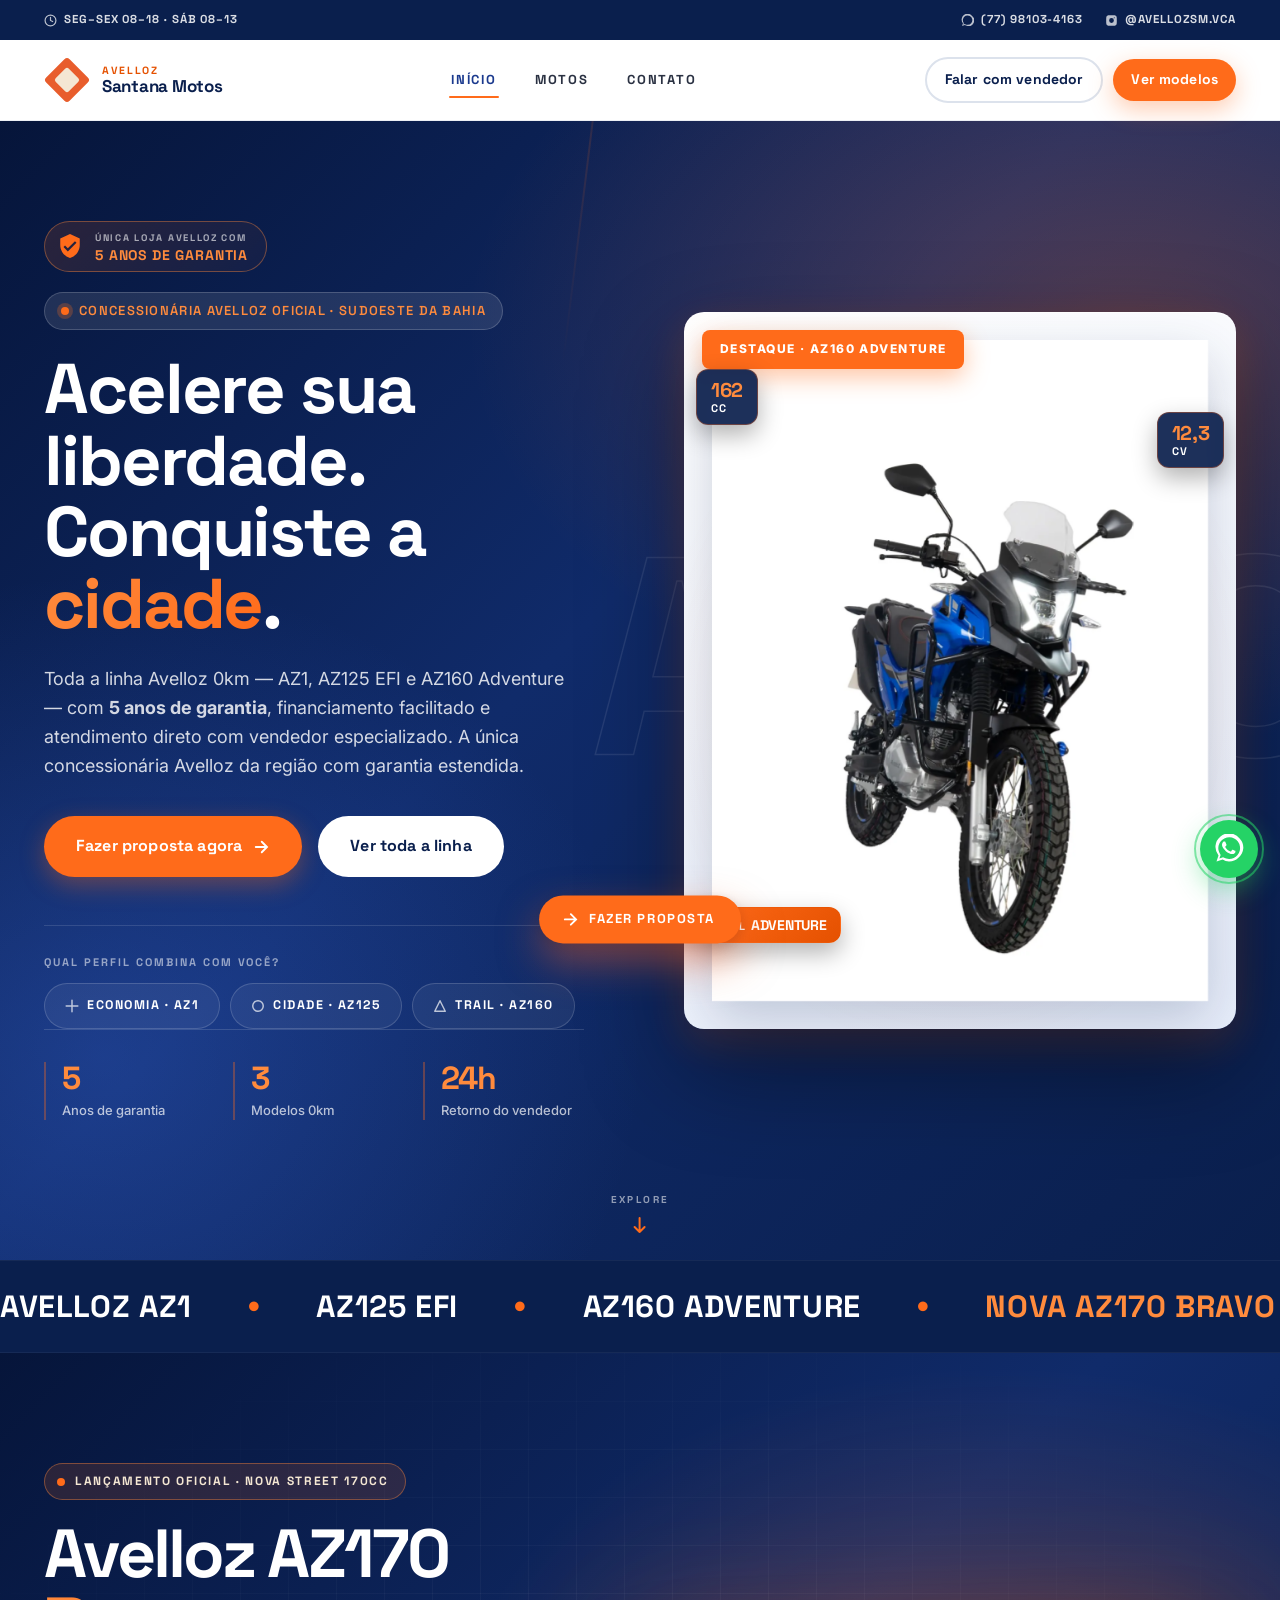
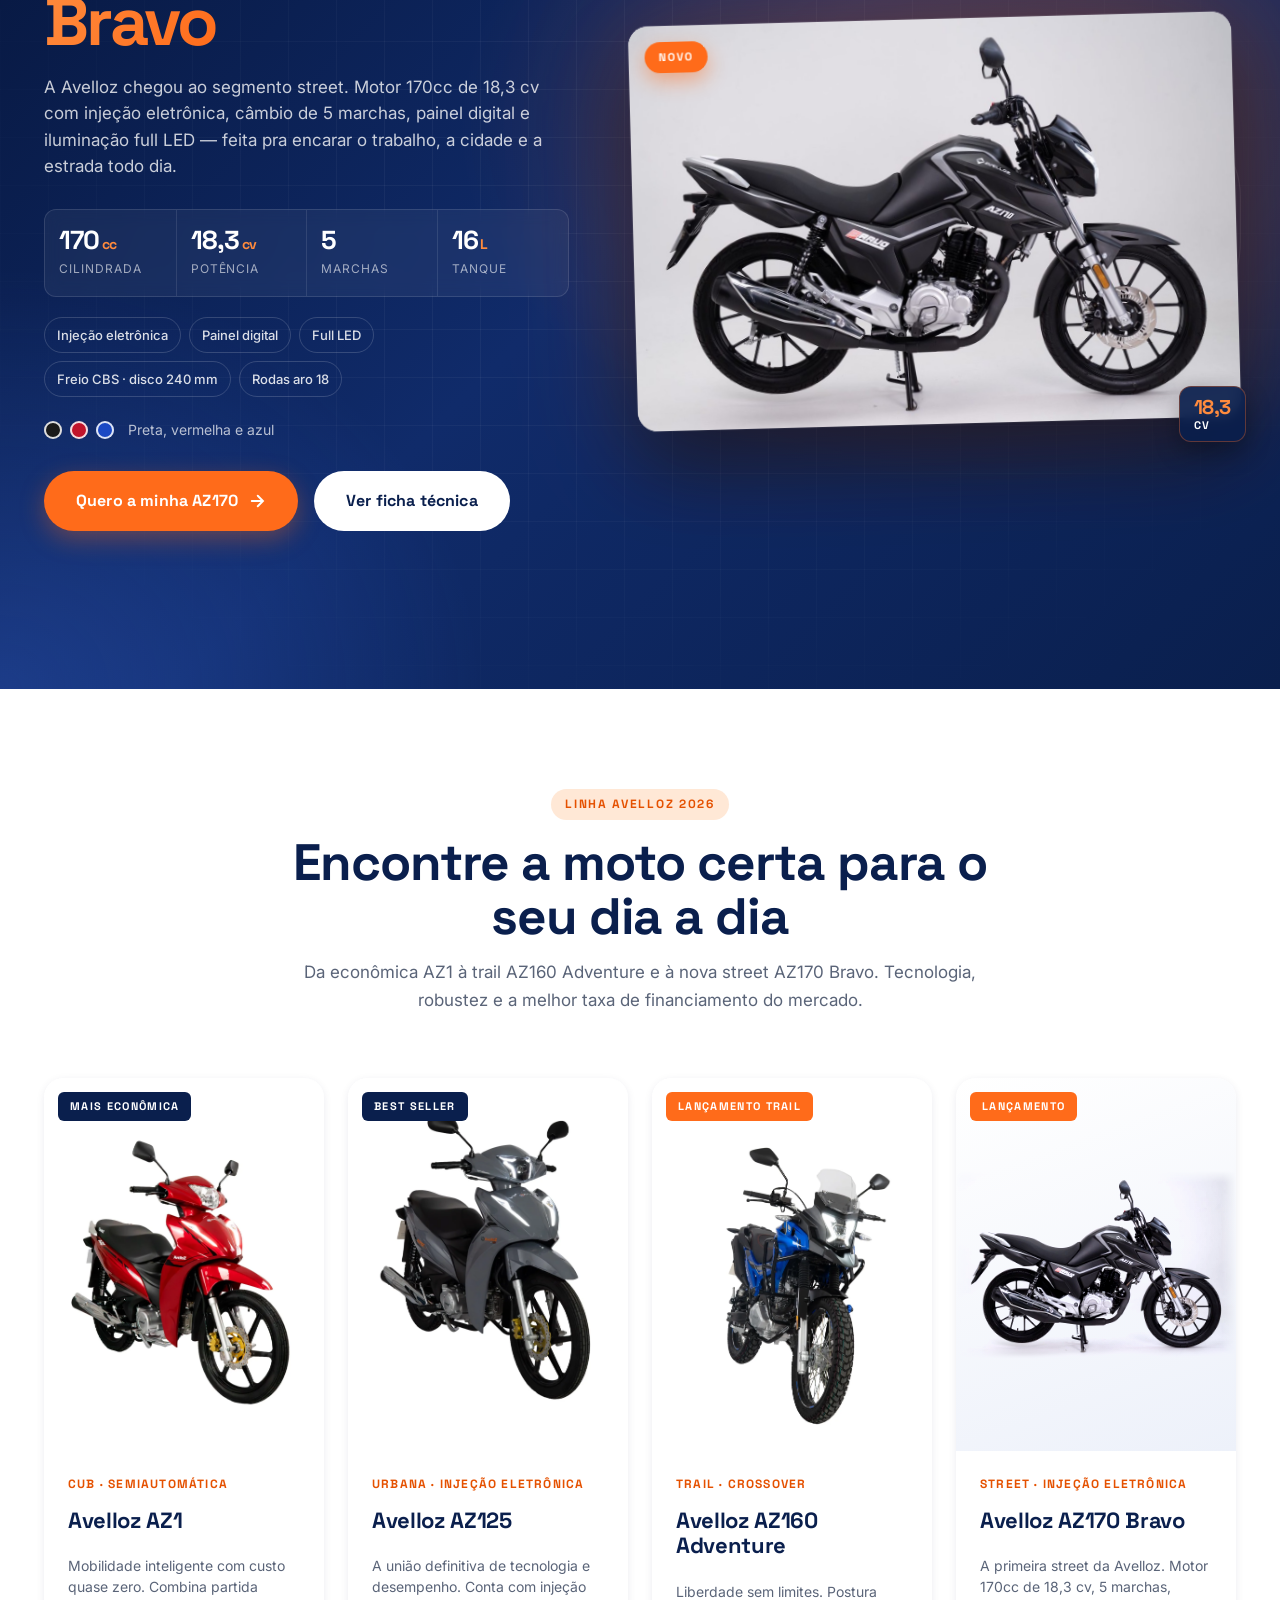
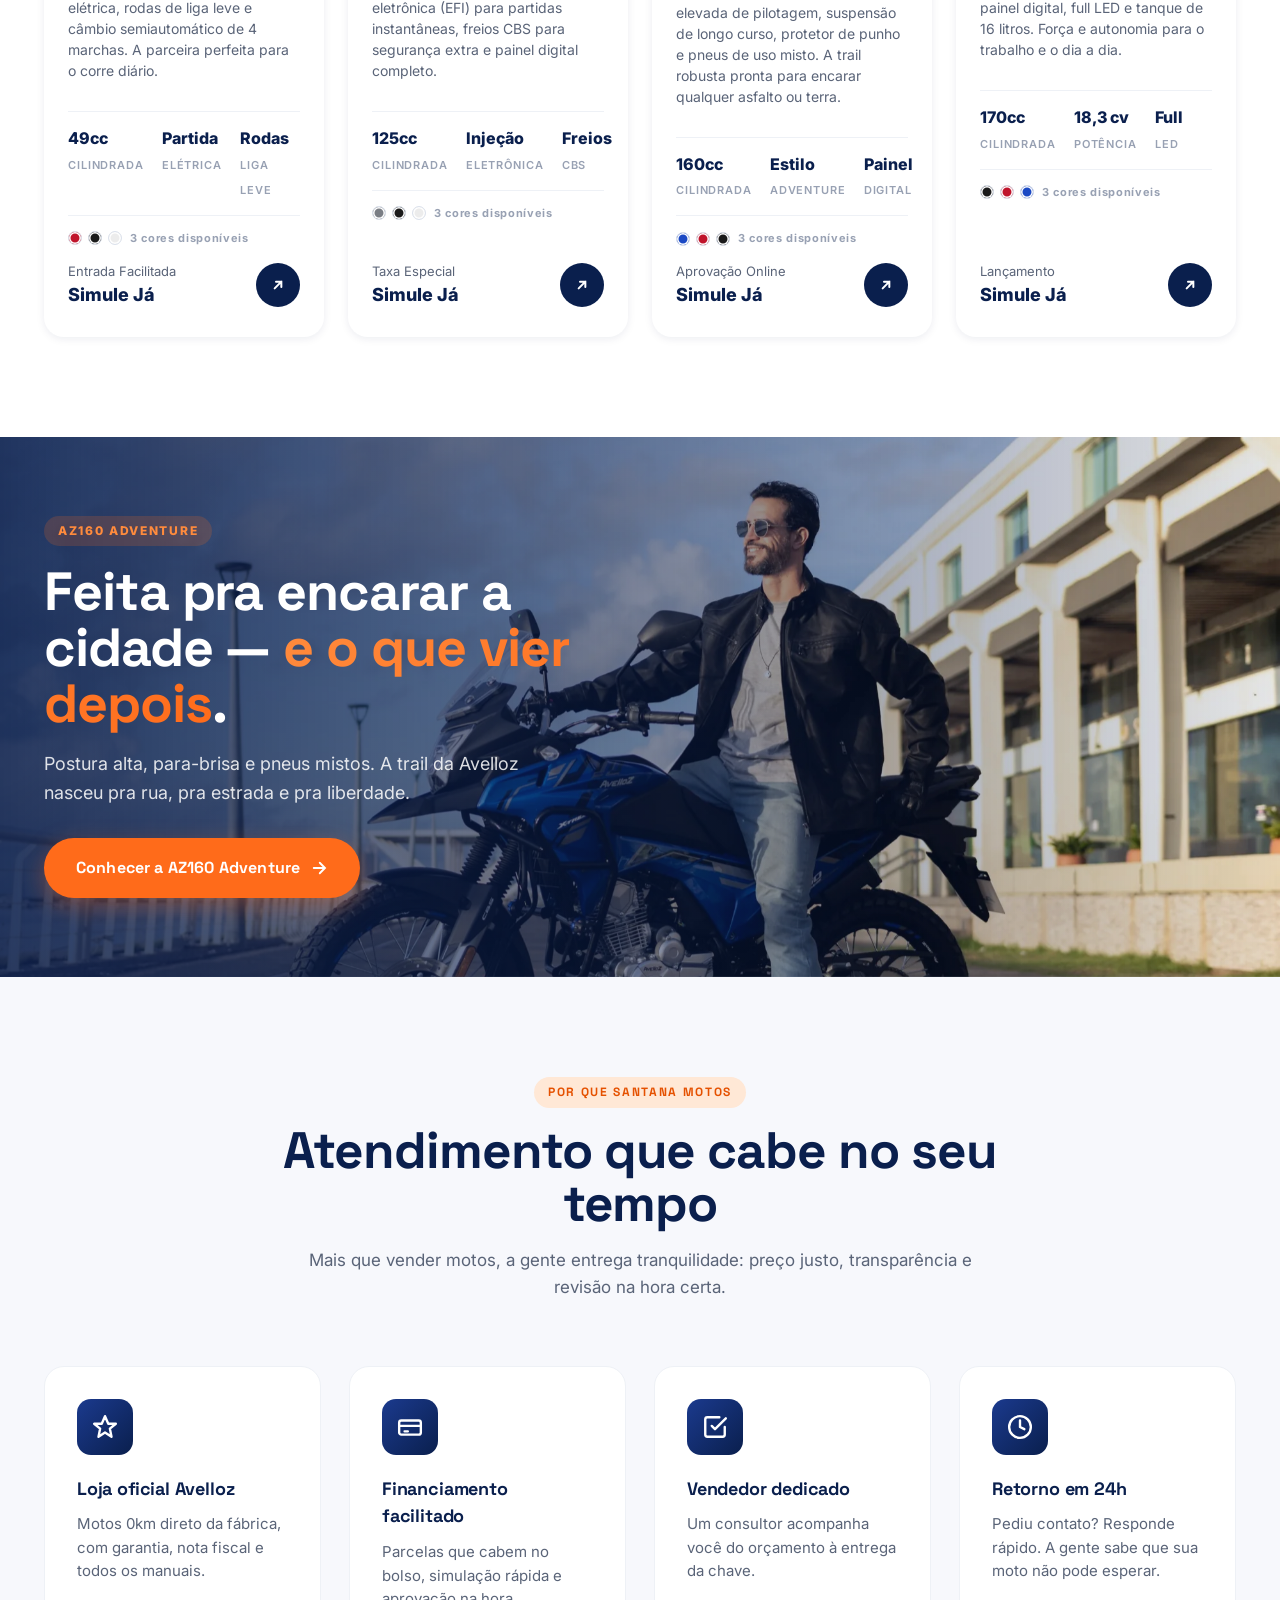
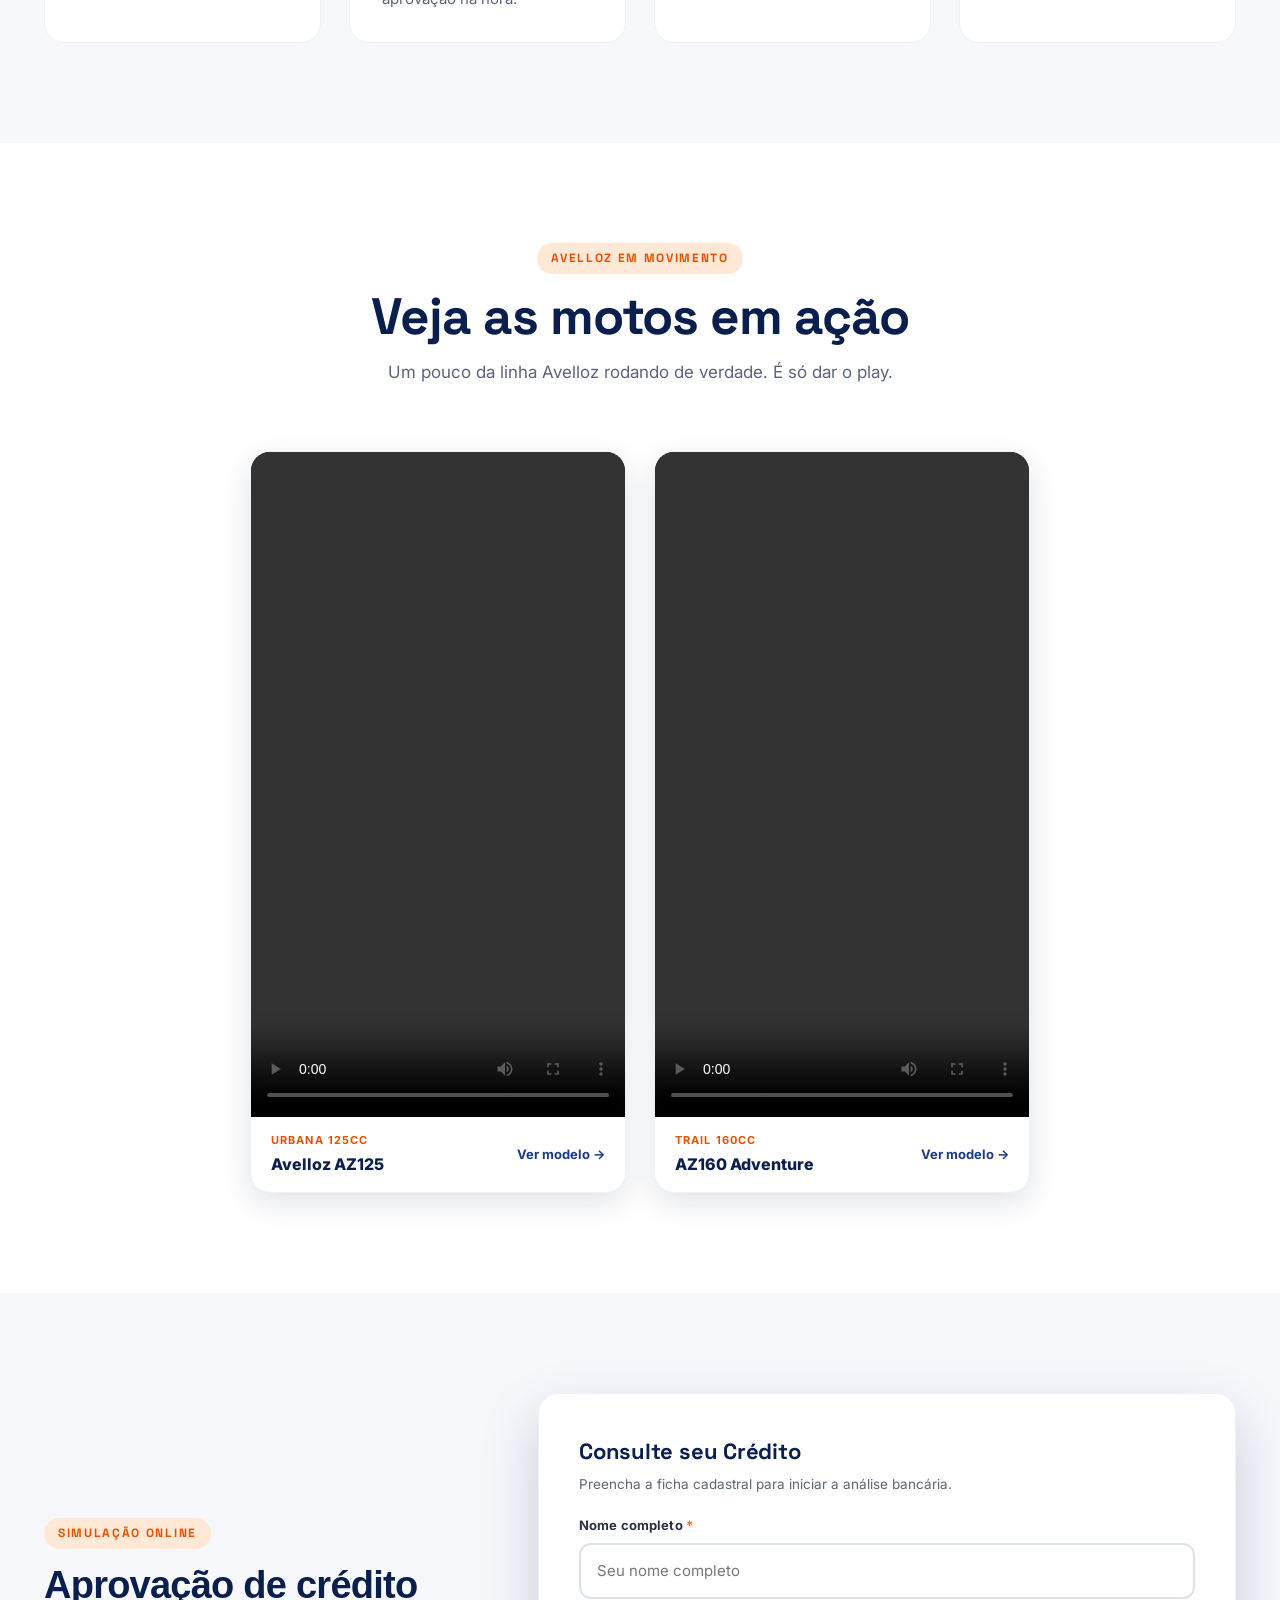
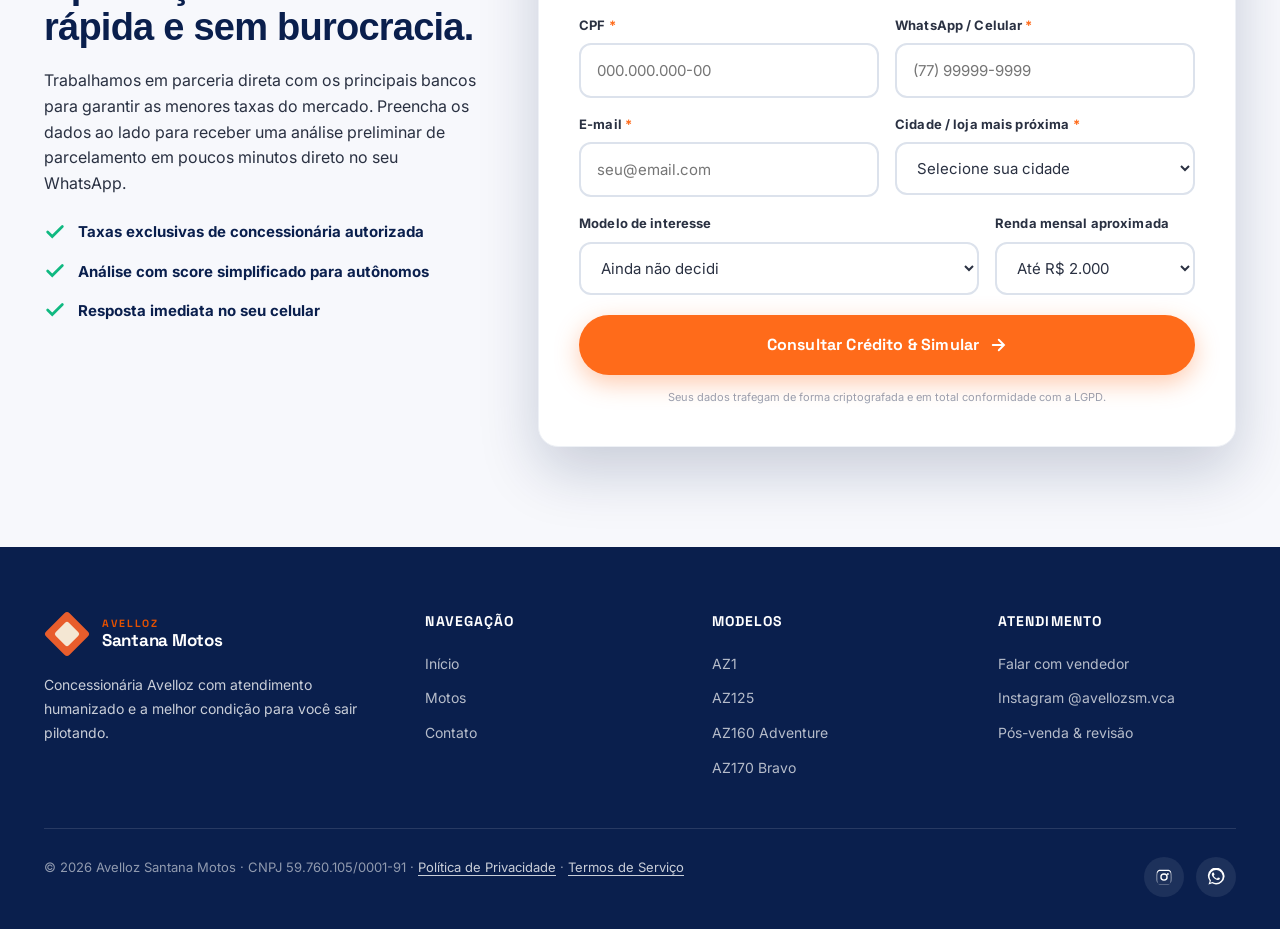
==== commit 27cd4bee: "feat(forms): envia leads para o formulário nortee com roteamento por cidade - Endpoint novo (forms/." ====
--- a/index.html
+++ b/index.html
@@ -86,6 +86,24 @@
     ]
   }
   </script>
+
+  <!-- Meta Pixel Code -->
+  <script>
+  !function(f,b,e,v,n,t,s)
+  {if(f.fbq)return;n=f.fbq=function(){n.callMethod?
+  n.callMethod.apply(n,arguments):n.queue.push(arguments)};
+  if(!f._fbq)f._fbq=n;n.push=n;n.loaded=!0;n.version='2.0';
+  n.queue=[];t=b.createElement(e);t.async=!0;
+  t.src=v;s=b.getElementsByTagName(e)[0];
+  s.parentNode.insertBefore(t,s)}(window, document,'script',
+  'https://connect.facebook.net/en_US/fbevents.js');
+  fbq('init', '1850502926298813');
+  fbq('track', 'PageView');
+  </script>
+  <noscript><img height="1" width="1" style="display:none"
+  src="https://www.facebook.com/tr?id=1850502926298813&ev=PageView&noscript=1"
+  /></noscript>
+  <!-- End Meta Pixel Code -->
 </head>
 <body>
 
@@ -546,6 +564,7 @@
 
             <form id="lead-form" autocomplete="on" novalidate>
               <input type="hidden" name="form_type" value="simulation" />
+              <input type="text" name="company_website" tabindex="-1" autocomplete="off" style="position:absolute;left:-9999px" aria-hidden="true" /><!-- anti-spam (nortee), não remova -->
 
               <div class="form-row">
                 <div class="field full">
@@ -562,6 +581,24 @@
                 <div class="field">
                   <label for="telefone">WhatsApp / Celular <span class="req">*</span></label>
                   <input type="tel" id="telefone" name="telefone" placeholder="(77) 99999-9999" inputmode="tel" required />
+                </div>
+              </div>
+
+              <div class="form-row">
+                <div class="field">
+                  <label for="email_sim">E-mail <span class="req">*</span></label>
+                  <input type="email" id="email_sim" name="email_sim" placeholder="seu@email.com" inputmode="email" required />
+                </div>
+                <div class="field">
+                  <label for="cidade">Cidade / loja mais próxima <span class="req">*</span></label>
+                  <select id="cidade" name="cidade" required>
+                    <option value="">Selecione sua cidade</option>
+                    <option value="Vitória da Conquista">Vitória da Conquista</option>
+                    <option value="Ilhéus">Ilhéus</option>
+                    <option value="Itabuna">Itabuna</option>
+                    <option value="Jequié">Jequié</option>
+                    <option value="Itapetinga">Itapetinga</option>
+                  </select>
                 </div>
               </div>
 
